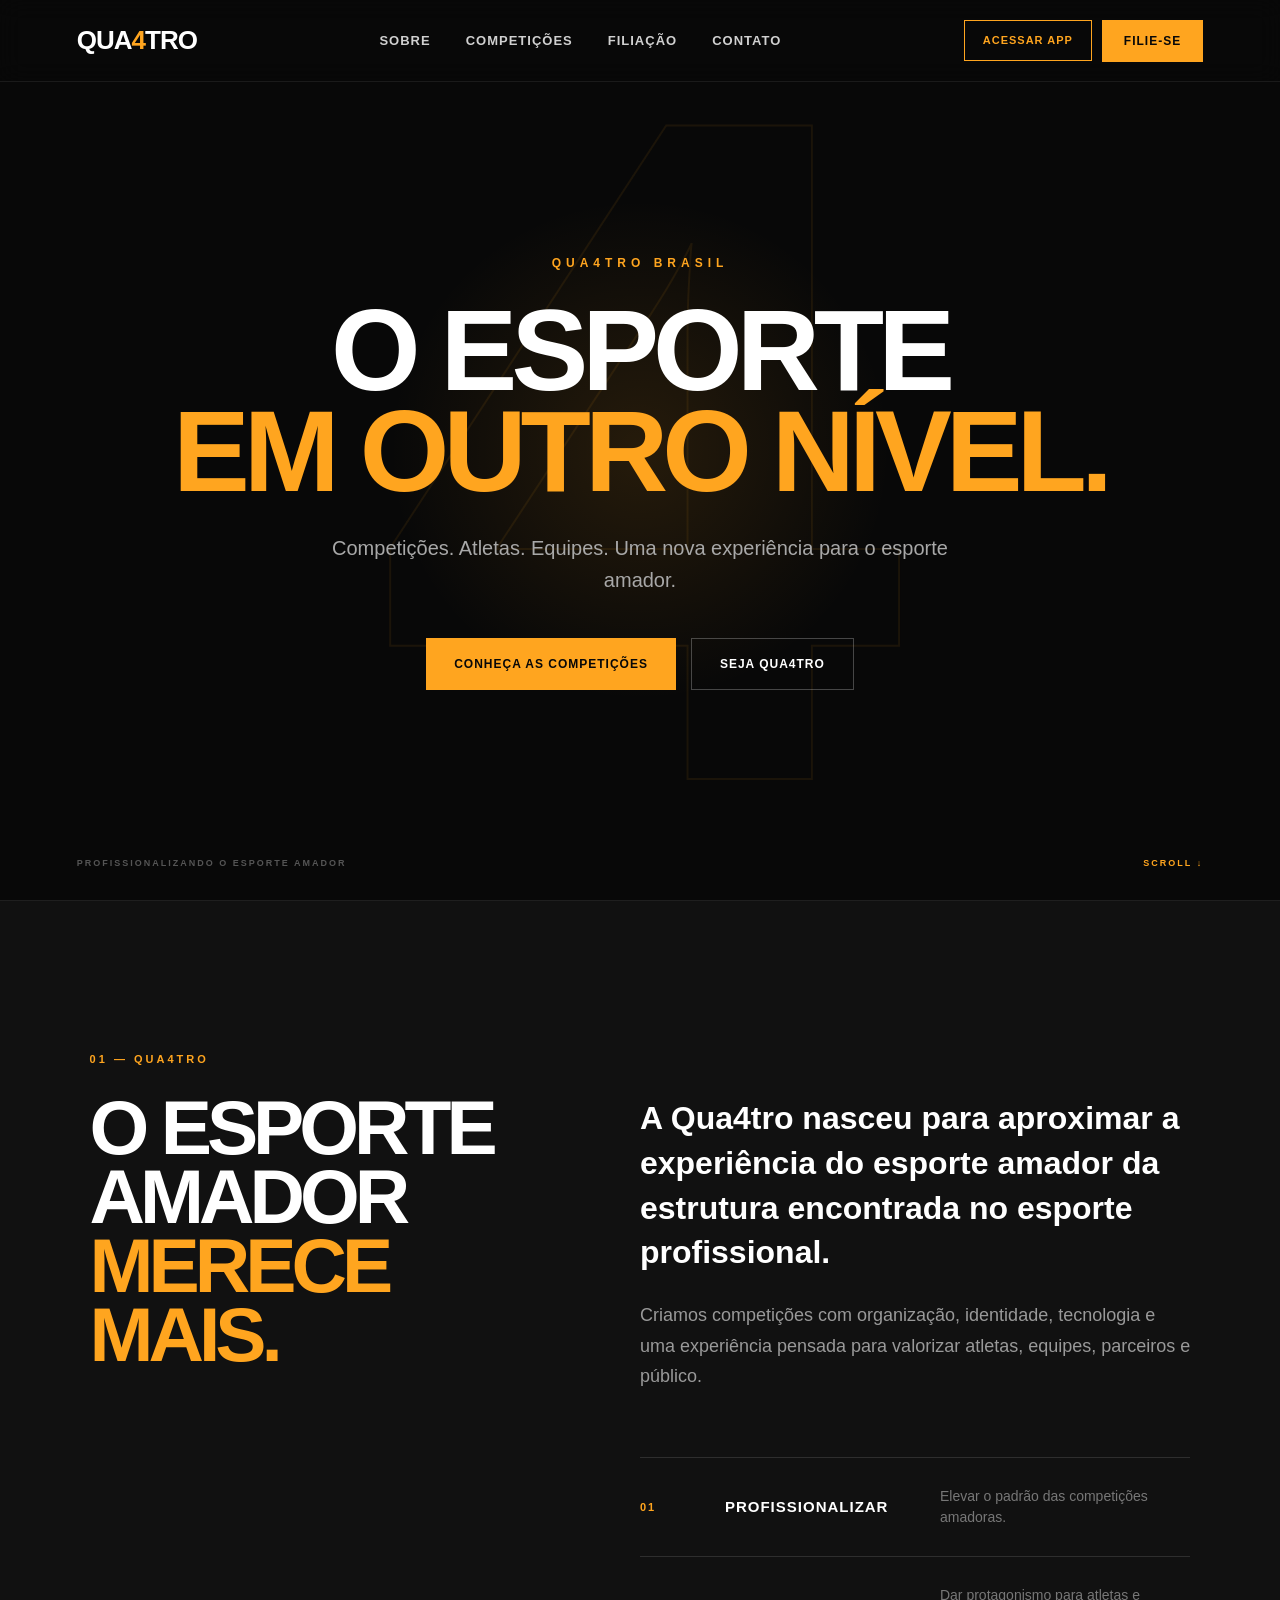
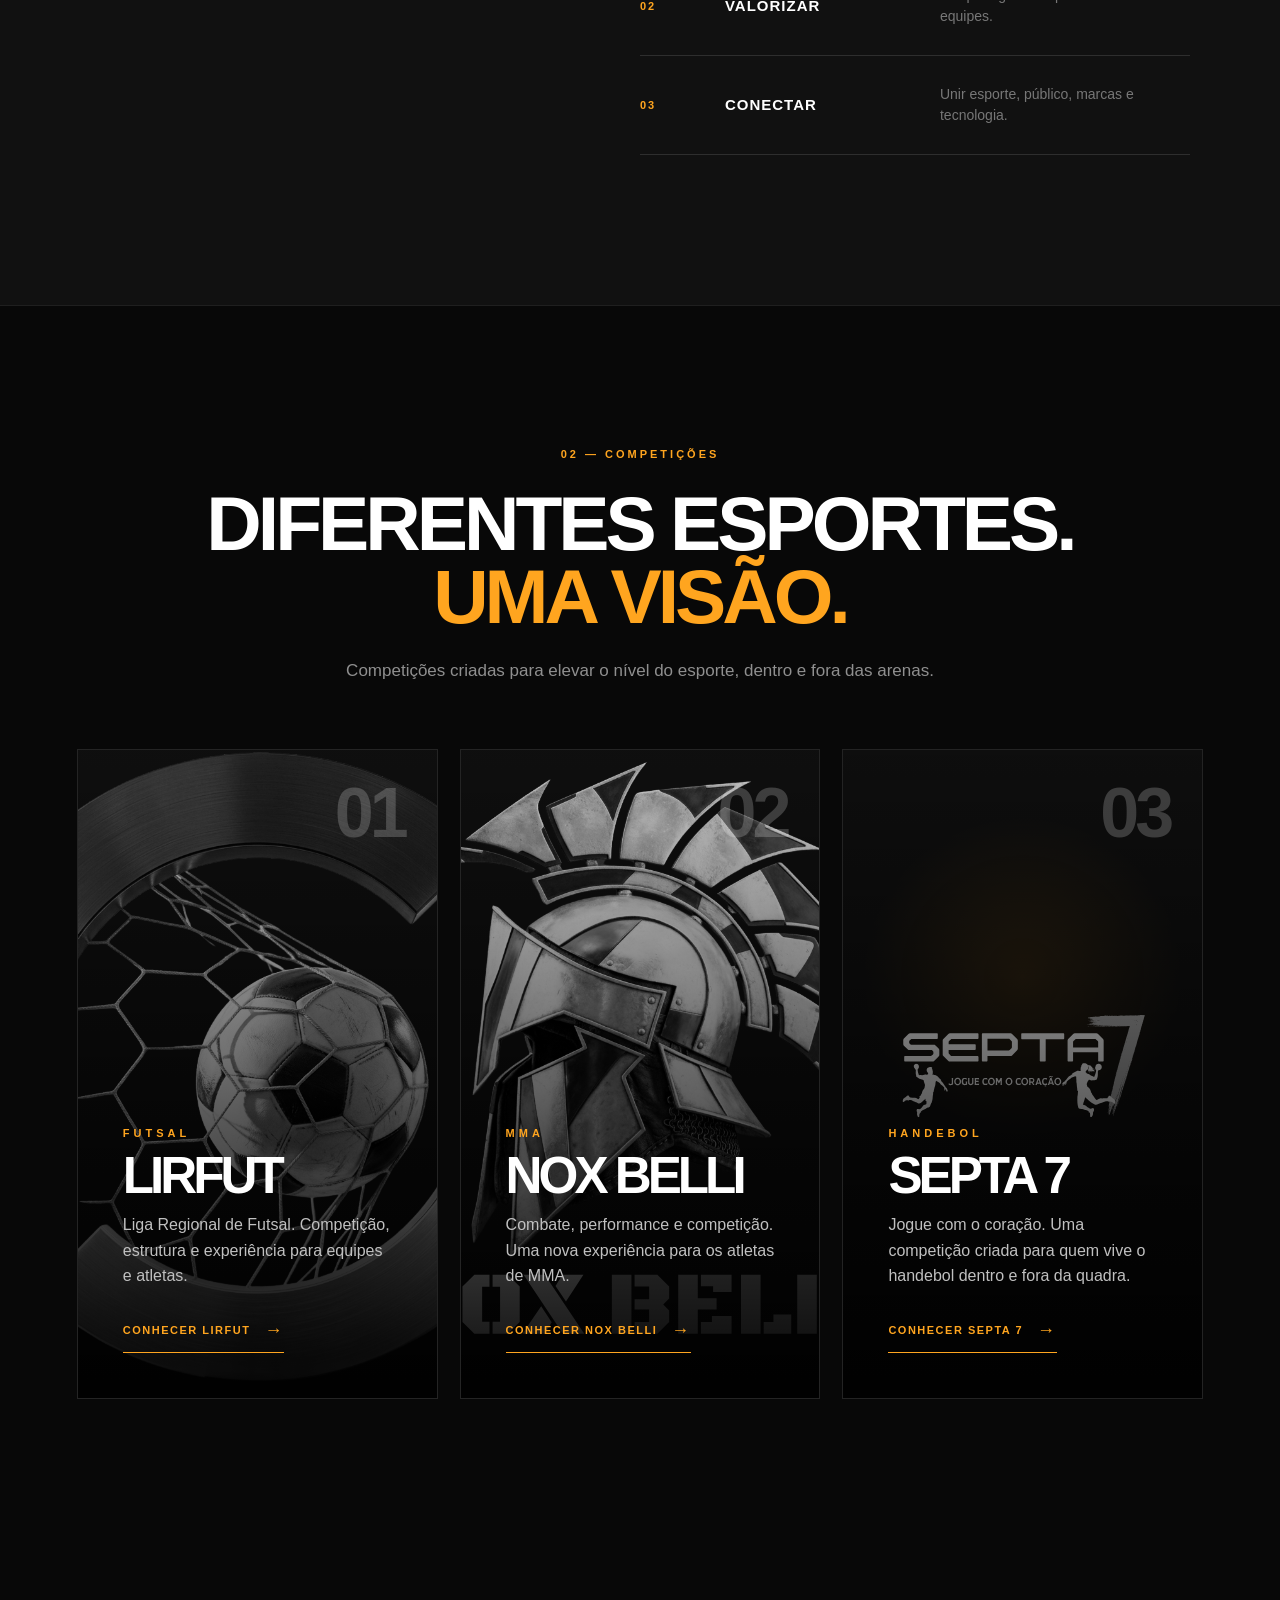
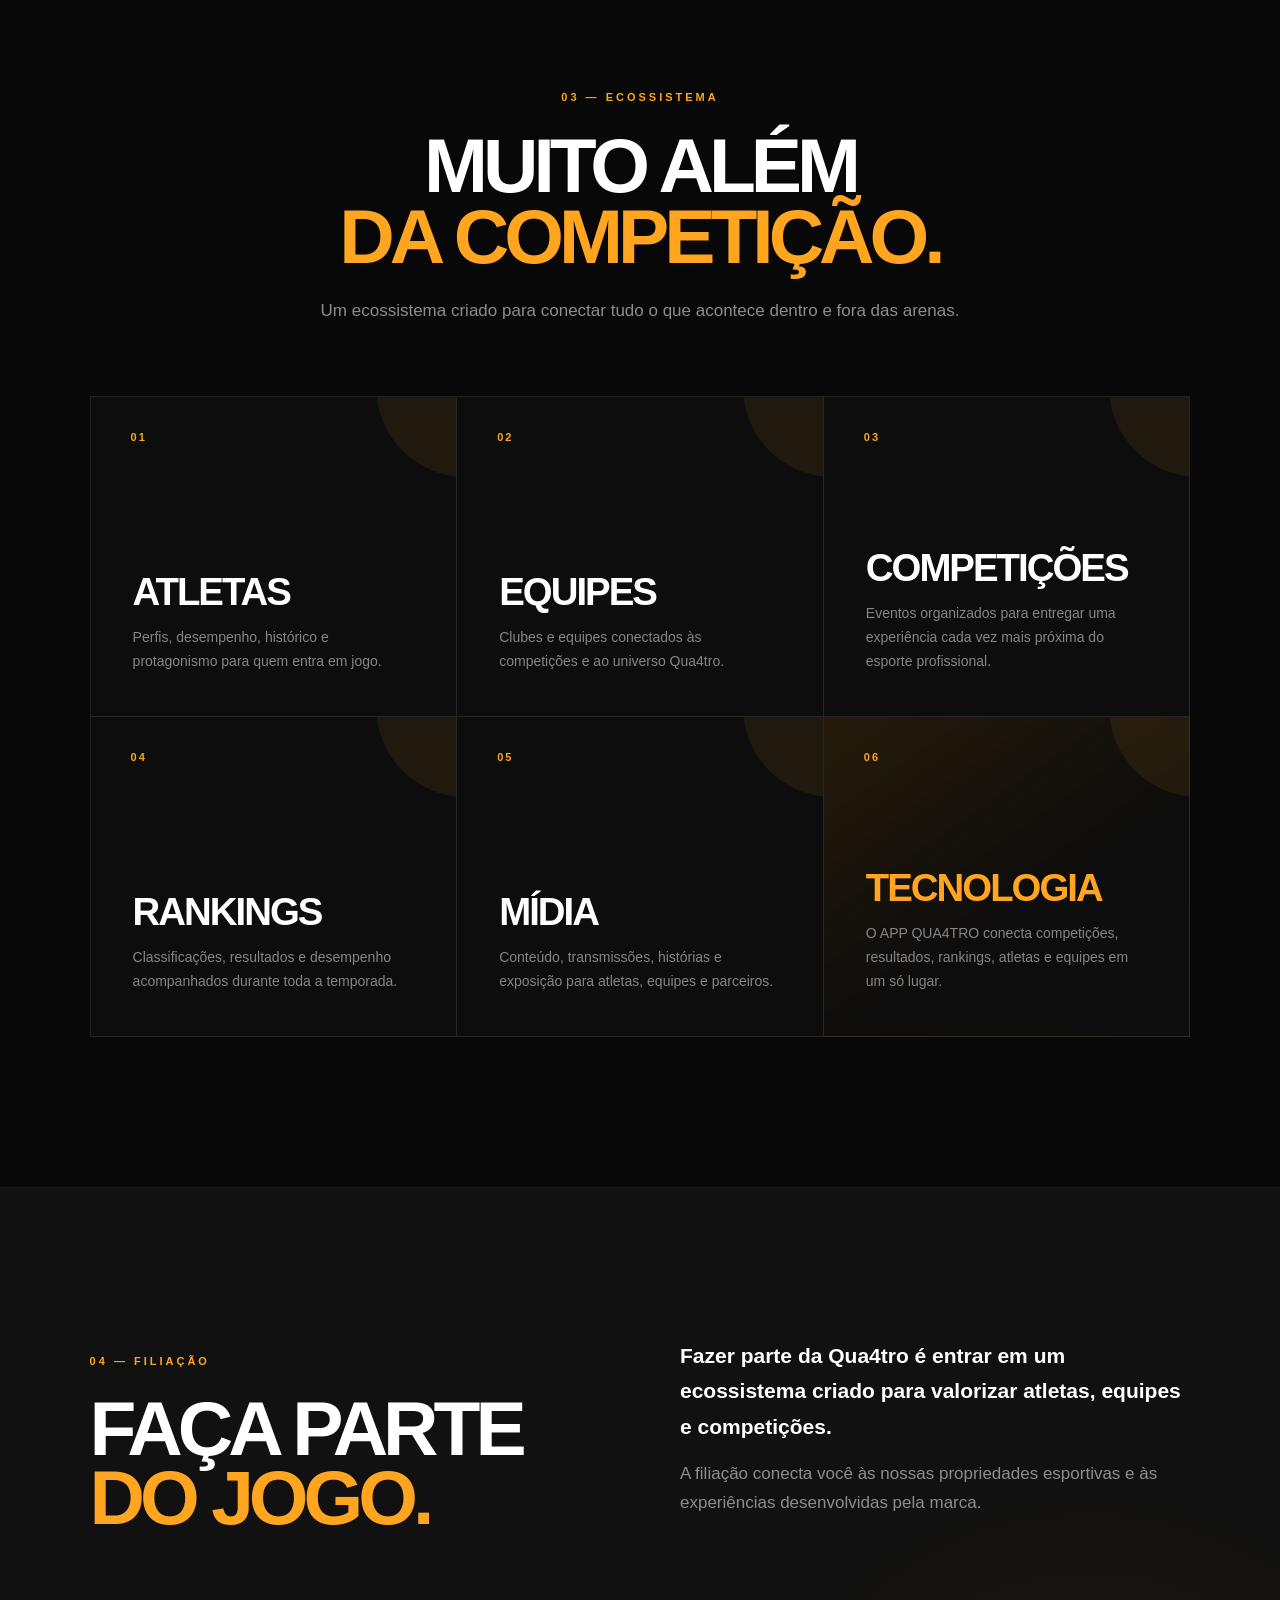
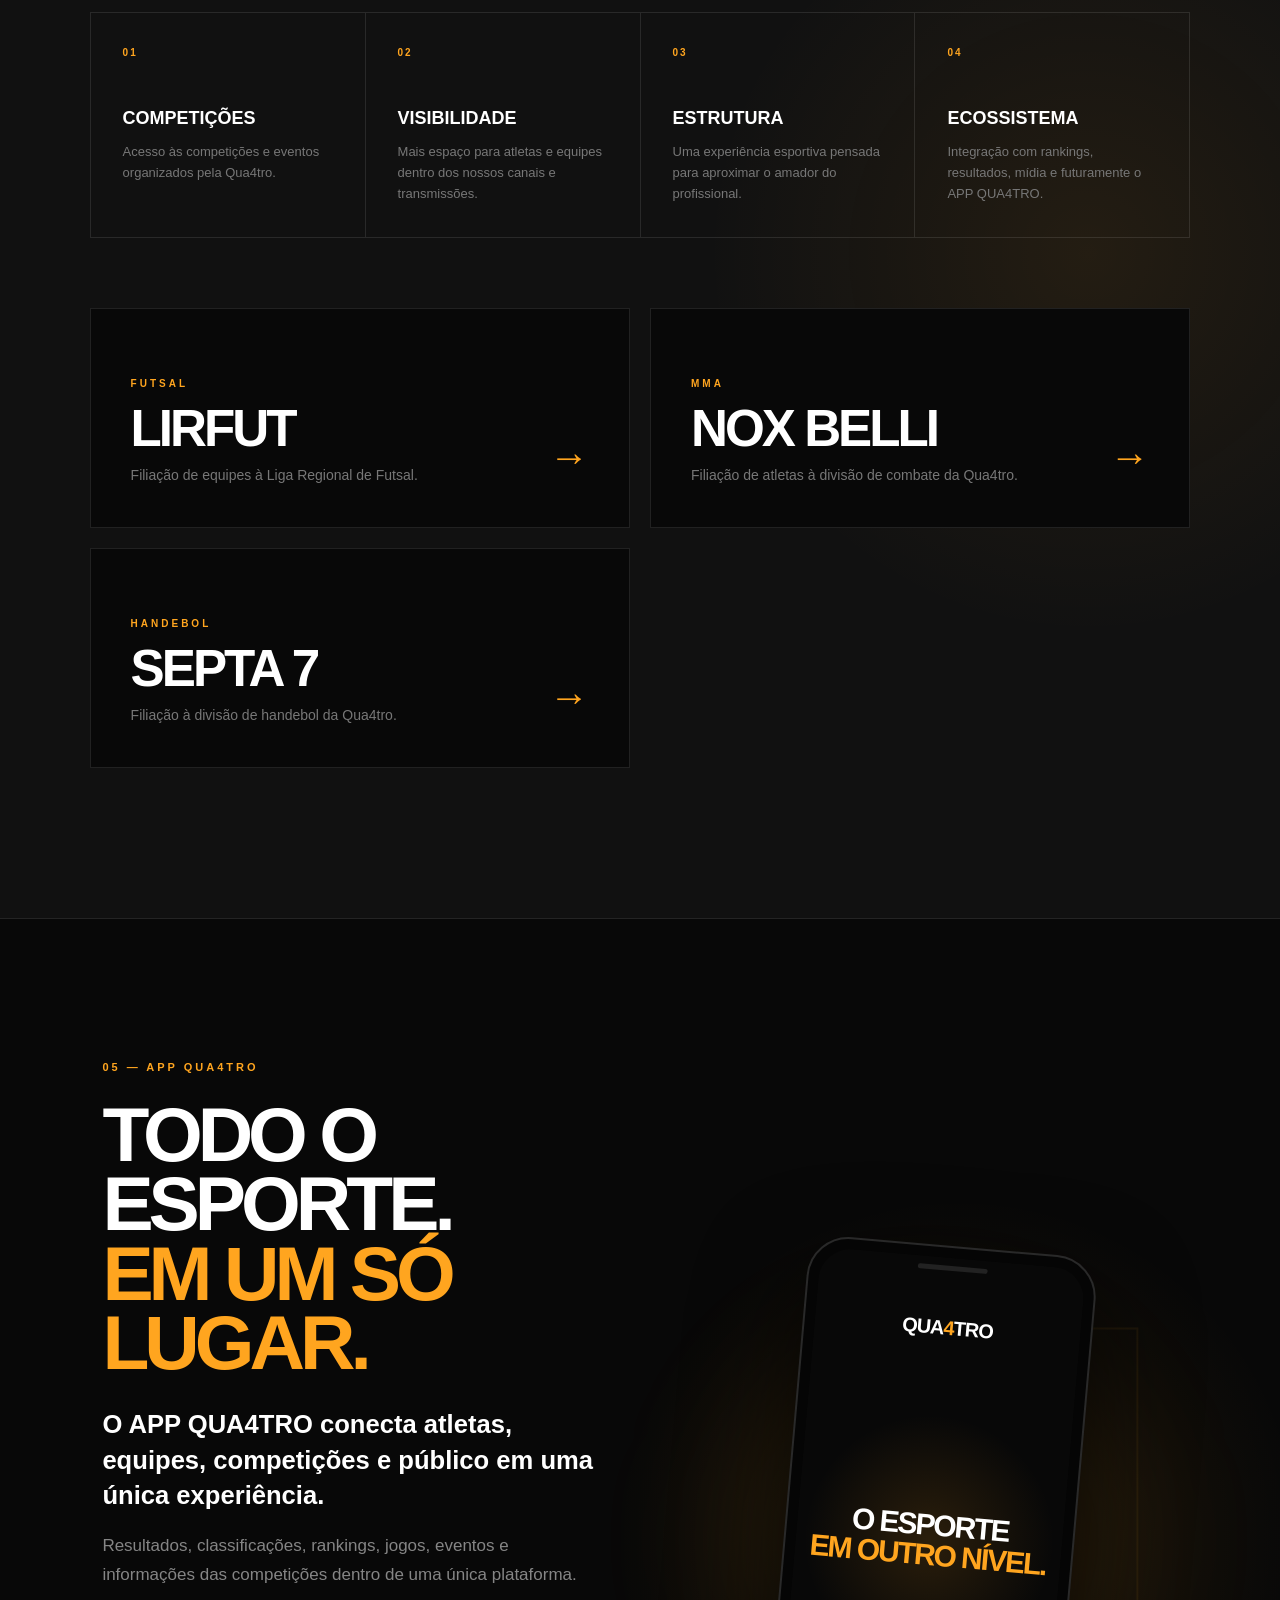
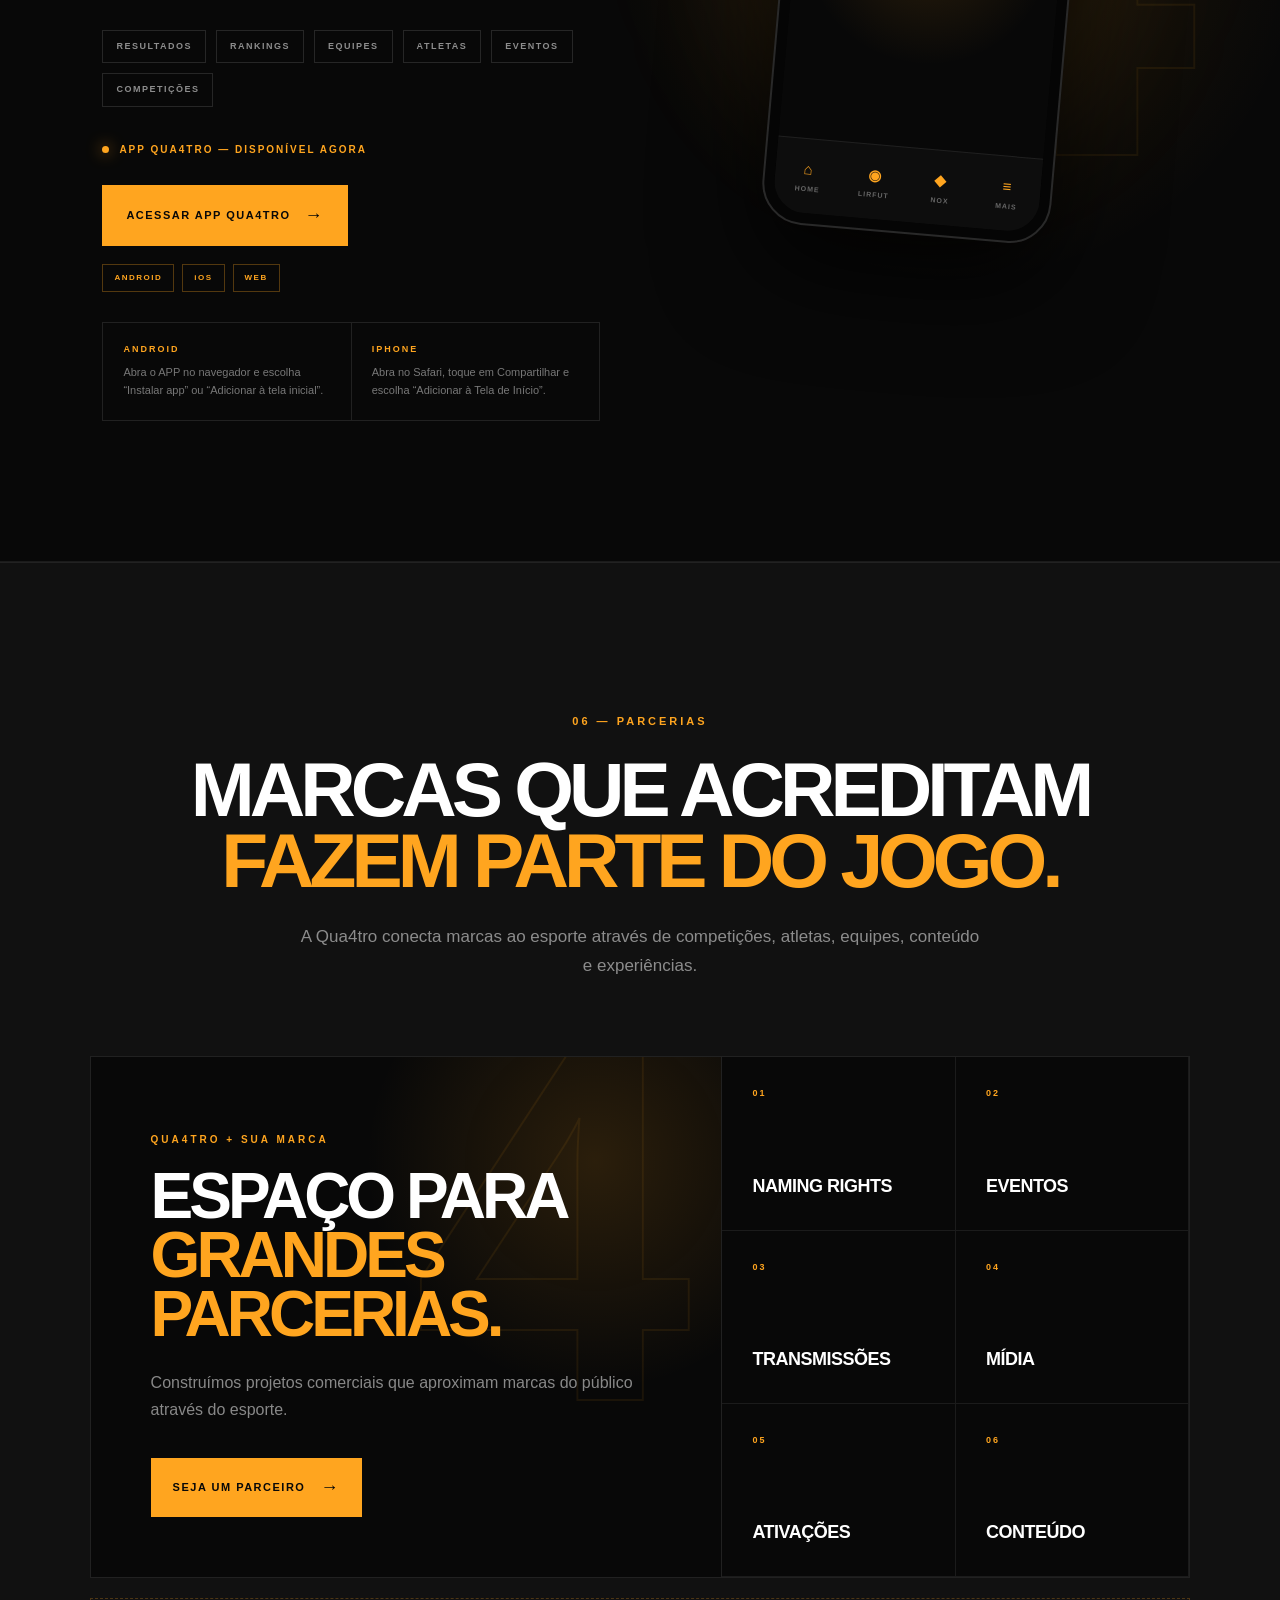
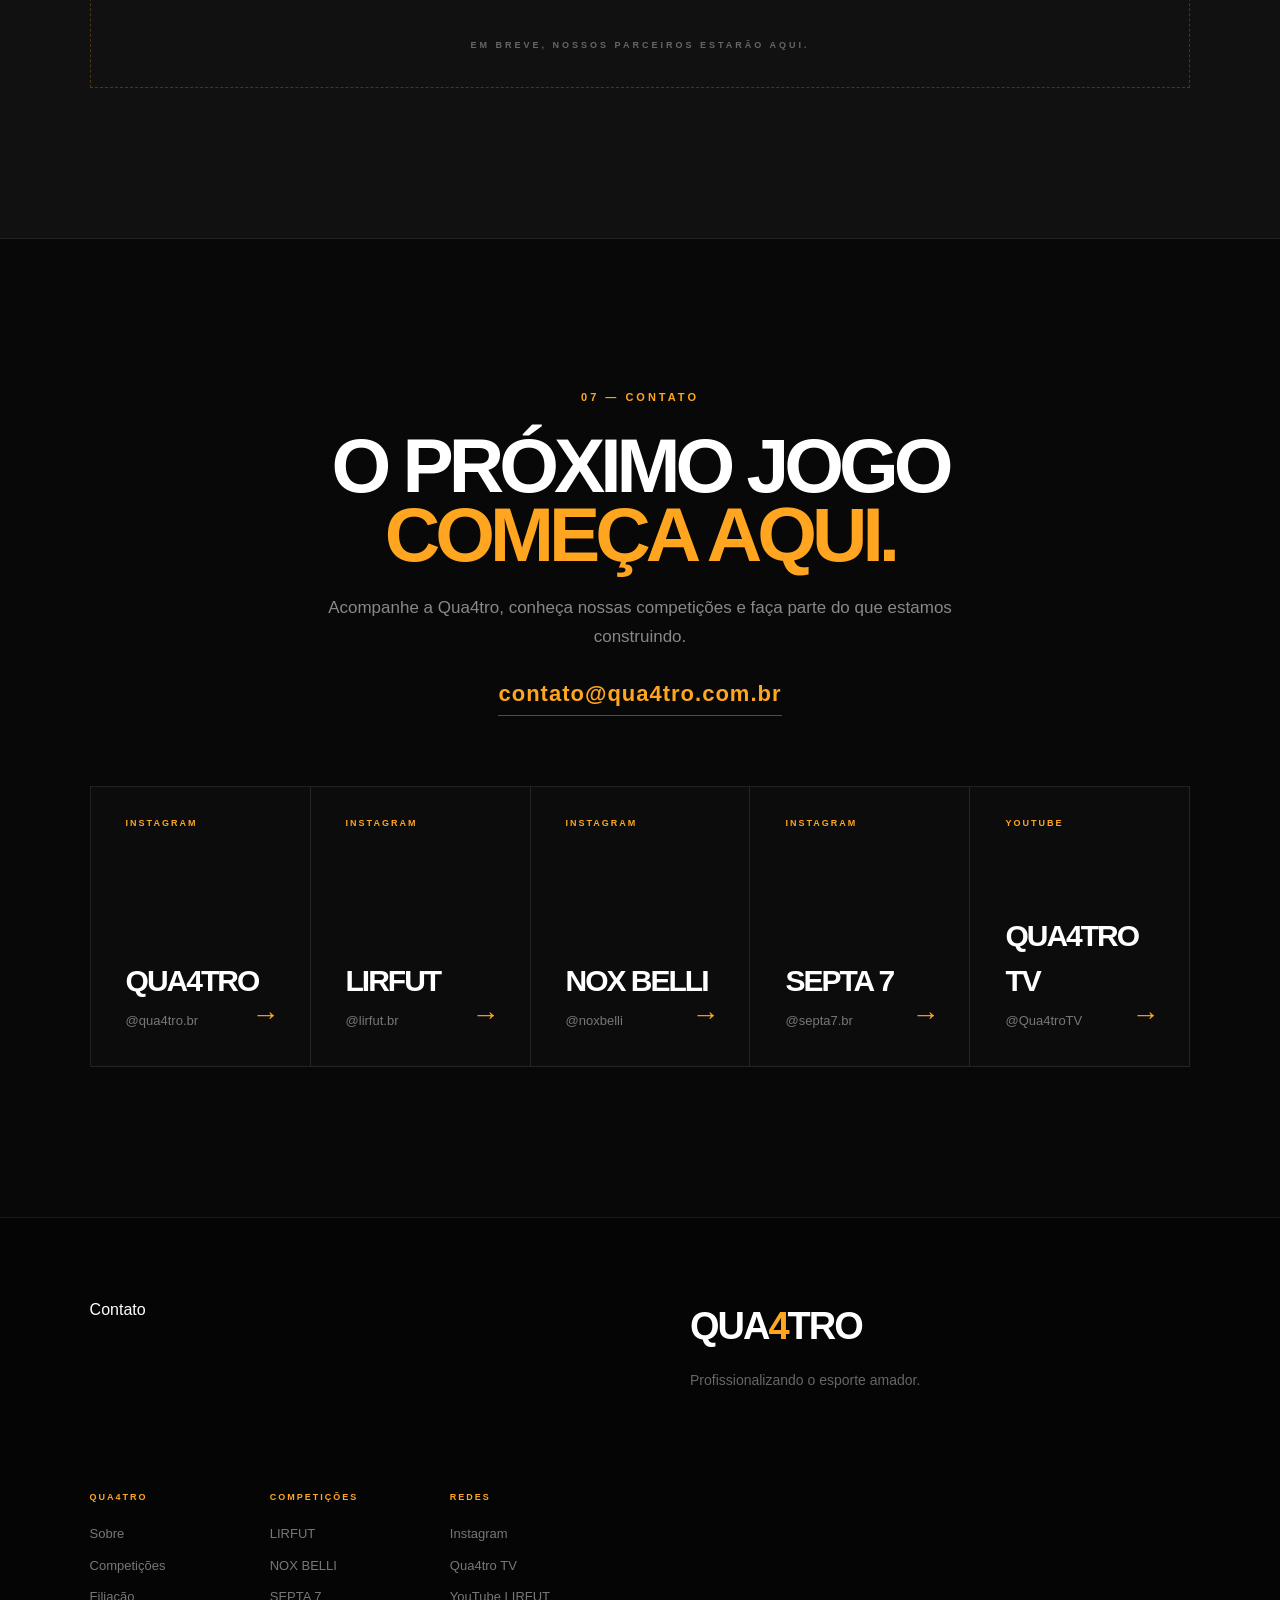
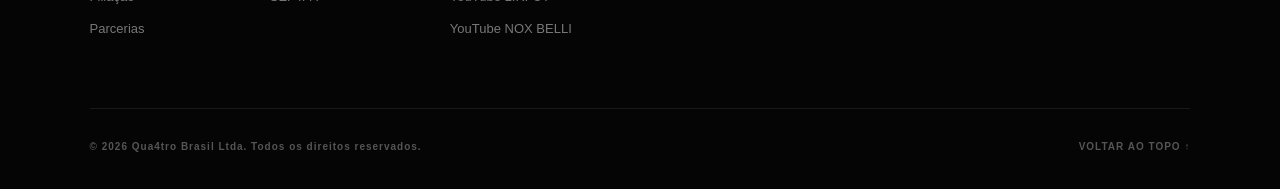
==== index.html @ bdc30b6c "Update index.html" ====
<!DOCTYPE html>
<html lang="pt-BR">

<head>
    <!-- Google tag (gtag.js) -->
<script async src="https://www.googletagmanager.com/gtag/js?id=G-982VR130YJ"></script>

<script>
    window.dataLayer = window.dataLayer || [];

    function gtag() {
        dataLayer.push(arguments);
    }

    gtag('js', new Date());

    gtag('config', 'G-982VR130YJ');
    unction trackQua4tro(eventName, locationName) {
    gtag('event', eventName, {
        cta_location: locationName
    });
}
</script>
    <meta charset="UTF-8">
    <meta name="viewport" content="width=device-width, initial-scale=1.0">

    <title>Qua4tro | Profissionalizando o esporte amador</title>

    <meta name="description"
        content="Qua4tro — Profissionalizando o esporte amador através de competições, atletas, equipes e experiências esportivas.">

<link rel="stylesheet" href="css/style.css?v=19">
</head>

<body>

    <!-- ==============================
         MENU
         ============================== -->

    <header class="header">

        <a href="#" class="logo">
            QUA<span>4</span>TRO
        </a>

        <nav class="nav">
            <a href="#sobre">Sobre</a>
            <a href="#competicoes">Competições</a>
            <a href="#filiacao">Filiação</a>
            <a href="#contato">Contato</a>
        </nav>

        <div class="header-actions">

    <a
        href="https://qua4tro.expo.app/"
        target="_blank"
        rel="noopener"
        class="nav-app-button"
        onclick="trackQua4tro('acessar_app', 'header')"
    >
        ACESSAR APP
    </a>

    <a
        href="#filiacao"
        class="nav-button"
        onclick="trackQua4tro('filie_se', 'header')"
    >
        FILIE-SE
    </a>

</div>
        </header>

    <!-- ==============================
         HERO
         ============================== -->

    <main>

<section class="hero">

    <div class="hero-background-number">
        4
    </div>

    <div class="hero-lines"></div>

    <div class="hero-content">

        <div class="hero-tag">
            QUA4TRO BRASIL
        </div>

        <h1>
            O ESPORTE
            <span>EM OUTRO NÍVEL.</span>
        </h1>

        <p class="hero-description">
            Competições. Atletas. Equipes.
            Uma nova experiência para o esporte amador.
        </p>

        <div class="hero-buttons">

            <a href="#competicoes" class="button button-primary">
                CONHEÇA AS COMPETIÇÕES
            </a>

            <a href="#filiacao" class="button button-secondary">
                SEJA QUA4TRO
            </a>

        </div>

    </div>

    <div class="hero-bottom">

        <span>
            PROFISSIONALIZANDO O ESPORTE AMADOR
        </span>

        <span class="hero-scroll">
            SCROLL ↓
        </span>

    </div>

</section>


        <!-- ==============================
             SOBRE
             ============================== -->
        
<section id="sobre" class="about-section">

    <div class="about-left">

        <div class="section-label">
            01 — QUA4TRO
        </div>

        <h2>
            O ESPORTE AMADOR
            <span>MERECE MAIS.</span>
        </h2>

    </div>


    <div class="about-right">

        <p class="about-intro">
            A Qua4tro nasceu para aproximar a experiência
            do esporte amador da estrutura encontrada
            no esporte profissional.
        </p>

        <p>
            Criamos competições com organização, identidade,
            tecnologia e uma experiência pensada para valorizar
            atletas, equipes, parceiros e público.
        </p>


        <div class="about-pillars">

            <div class="about-pillar">
                <span>01</span>
                <h3>PROFISSIONALIZAR</h3>
                <p>
                    Elevar o padrão das competições amadoras.
                </p>
            </div>

            <div class="about-pillar">
                <span>02</span>
                <h3>VALORIZAR</h3>
                <p>
                    Dar protagonismo para atletas e equipes.
                </p>
            </div>

            <div class="about-pillar">
                <span>03</span>
                <h3>CONECTAR</h3>
                <p>
                    Unir esporte, público, marcas e tecnologia.
                </p>
            </div>

        </div>

    </div>

</section>

        <!-- ==============================
             COMPETIÇÕES
             ============================== -->

<section id="competicoes" class="competitions-section">

    <div class="competitions-heading">

        <div class="section-label">
            02 — COMPETIÇÕES
        </div>

        <h2>
            DIFERENTES ESPORTES.
            <span>UMA VISÃO.</span>
        </h2>

        <p>
            Competições criadas para elevar o nível do esporte,
            dentro e fora das arenas.
        </p>

    </div>


    <div class="division-grid">


        <!-- ==============================
             LIRFUT
             ============================== -->

        <article class="division-card">

            <img
                src="images/Logo Lirfut.svg"
                alt="LIRFUT — Liga Regional de Futsal"
                class="division-image"
            >

            <div class="division-overlay"></div>

            <div class="division-number">
                01
            </div>

            <div class="division-content">

                <div class="division-category">
                    FUTSAL
                </div>

                <h3>
                    LIRFUT
                </h3>

                <p>
                    Liga Regional de Futsal.
                    Competição, estrutura e experiência
                    para equipes e atletas.
                </p>

                <a
                   href="https://www.instagram.com/lirfut.br/"
                   target="_blank"
                   rel="noopener"
                   class="division-button"
                   onclick="trackQua4tro('conhecer_lirfut', 'competicoes')"
                  >
                   CONHECER LIRFUT
                   <span>→</span>
                </a>

            </div>

        </article>


        <!-- ==============================
             NOX BELLI
             ============================== -->

        <article class="division-card">

            <img
                src="images/Logo Noxbelli.svg"
                alt="NOX BELLI — divisão de MMA da Qua4tro"
                class="division-image"
            >

            <div class="division-overlay"></div>

            <div class="division-number">
                02
            </div>

            <div class="division-content">

                <div class="division-category">
                    MMA
                </div>

                <h3>
                    NOX BELLI
                </h3>

                <p>
                    Combate, performance e competição.
                    Uma nova experiência para os atletas
                    de MMA.
                </p>

                <a
    href="https://www.instagram.com/noxbelli/"
    target="_blank"
    rel="noopener"
    class="division-button"
    onclick="trackQua4tro('conhecer_nox_belli', 'competicoes')"
>
    CONHECER NOX BELLI
    <span>→</span>
</a>

            </div>

        </article>

        
<!-- ==============================
     SEPTA 7
     ============================== -->

<article class="division-card septa-card">

   <img
    src="images/Logo Septa7.svg"
    alt="SEPTA 7 — Handebol"
    class="division-image septa-logo"
>

    <div class="division-overlay"></div>

    <div class="division-number">
        03
    </div>

    <div class="division-content">

        <div class="division-category">
            HANDEBOL
        </div>

        <h3>
            SEPTA 7
        </h3>

        <p>
            Jogue com o coração.
            Uma competição criada para quem vive
            o handebol dentro e fora da quadra.
        </p>

        <a
    href="https://www.instagram.com/septa7.br/"
    target="_blank"
    rel="noopener"
    class="division-button"
    onclick="trackQua4tro('conhecer_septa7', 'competicoes')"
>
    CONHECER SEPTA 7
    <span>→</span>
</a>

    </div>

</article>

    </div>

</section>
        <!-- ==============================
             FILIAÇÃO
             ============================== -->

   <!-- ==============================
     ECOSSISTEMA QUA4TRO
     ============================== -->

<section class="ecosystem-section">

    <div class="ecosystem-heading">

        <div class="section-label">
            03 — ECOSSISTEMA
        </div>

        <h2>
            MUITO ALÉM
            <span>DA COMPETIÇÃO.</span>
        </h2>

        <p>
            Um ecossistema criado para conectar tudo o que
            acontece dentro e fora das arenas.
        </p>

    </div>


    <div class="ecosystem-grid">

        <div class="ecosystem-card">
            <span class="ecosystem-number">01</span>

            <h3>ATLETAS</h3>

            <p>
                Perfis, desempenho, histórico e protagonismo
                para quem entra em jogo.
            </p>
        </div>


        <div class="ecosystem-card">
            <span class="ecosystem-number">02</span>

            <h3>EQUIPES</h3>

            <p>
                Clubes e equipes conectados às competições
                e ao universo Qua4tro.
            </p>
        </div>


        <div class="ecosystem-card">
            <span class="ecosystem-number">03</span>

            <h3>COMPETIÇÕES</h3>

            <p>
                Eventos organizados para entregar uma experiência
                cada vez mais próxima do esporte profissional.
            </p>
        </div>


        <div class="ecosystem-card">
            <span class="ecosystem-number">04</span>

            <h3>RANKINGS</h3>

            <p>
                Classificações, resultados e desempenho
                acompanhados durante toda a temporada.
            </p>
        </div>


        <div class="ecosystem-card">
            <span class="ecosystem-number">05</span>

            <h3>MÍDIA</h3>

            <p>
                Conteúdo, transmissões, histórias e exposição
                para atletas, equipes e parceiros.
            </p>
        </div>


        <div class="ecosystem-card ecosystem-card-featured">
            <span class="ecosystem-number">06</span>

         
            <h3>TECNOLOGIA</h3>

            <p>
                O APP QUA4TRO conecta competições, resultados,
                rankings, atletas e equipes em um só lugar.
            </p>
        </div>

    </div>

</section>
        
<section id="filiacao" class="affiliation-section">

    <div class="affiliation-top">

        <div class="affiliation-heading">

            <div class="section-label">
                04 — FILIAÇÃO
            </div>

            <h2>
                FAÇA PARTE
                <span>DO JOGO.</span>
            </h2>

        </div>

        <div class="affiliation-intro">

            <p>
                Fazer parte da Qua4tro é entrar em um ecossistema
                criado para valorizar atletas, equipes e competições.
            </p>

            <p>
                A filiação conecta você às nossas propriedades
                esportivas e às experiências desenvolvidas pela marca.
            </p>

        </div>

    </div>


    <div class="benefits-grid">

        <div class="benefit">
            <span>01</span>
            <h3>COMPETIÇÕES</h3>
            <p>
                Acesso às competições e eventos organizados
                pela Qua4tro.
            </p>
        </div>

        <div class="benefit">
            <span>02</span>
            <h3>VISIBILIDADE</h3>
            <p>
                Mais espaço para atletas e equipes dentro
                dos nossos canais e transmissões.
            </p>
        </div>

        <div class="benefit">
            <span>03</span>
            <h3>ESTRUTURA</h3>
            <p>
                Uma experiência esportiva pensada para aproximar
                o amador do profissional.
            </p>
        </div>

        <div class="benefit">
            <span>04</span>
            <h3>ECOSSISTEMA</h3>
            <p>
                Integração com rankings, resultados, mídia
                e futuramente o APP QUA4TRO.
            </p>
        </div>

    </div>


    <div class="affiliation-options">

        <a
            href="https://forms.gle/EaRvEnEHtddZzC7U7"
            target="_blank"
            class="affiliation-option"
            onclick="trackQua4tro('filiacao_lirfut', 'filiacao')"
        >

            <div>
                <span class="option-category">
                    FUTSAL
                </span>

                <h3>
                    LIRFUT
                </h3>

                <p>
                    Filiação de equipes à Liga Regional de Futsal.
                </p>
            </div>

            <span class="option-arrow">
                →
            </span>

        </a>


        <a
            href="https://forms.gle/BhDsDBAVzpL3pBuFA"
            target="_blank"
            class="affiliation-option"
            onclick="trackQua4tro('filiacao_nox_belli', 'filiacao')"
        >

            <div>
                <span class="option-category">
                    MMA
                </span>

                <h3>
                    NOX BELLI
                </h3>

                <p>
                    Filiação de atletas à divisão de combate da Qua4tro.
                </p>
            </div>

            <span class="option-arrow">
                →
            </span>

        </a>
<a
    href="https://forms.gle/gKg9cev3rkhZyomo6"
    target="_blank"
    rel="noopener"
    class="affiliation-option"
     onclick="trackQua4tro('filiacao_septa7', 'filiacao')"
>

    <div>

        <span class="option-category">
            HANDEBOL
        </span>

        <h3>
            SEPTA 7
        </h3>

        <p>
            Filiação à divisão de handebol da Qua4tro.
        </p>

    </div>

    <span class="option-arrow">
        →
    </span>

</a>
        
    </div>

</section>
        <!-- ==============================
             APP
             ============================== -->
<section class="app-showcase">

    <!-- LADO ESQUERDO -->

    <div class="app-info">

        <div class="section-label">
            05 — APP QUA4TRO
        </div>

        <h2>
            TODO O ESPORTE.
            <span>EM UM SÓ LUGAR.</span>
        </h2>

        <p class="app-intro">
            O APP QUA4TRO conecta atletas, equipes,
            competições e público em uma única experiência.
        </p>

        <p>
            Resultados, classificações, rankings, jogos, eventos
            e informações das competições dentro de uma única plataforma.
        </p>

        <div class="app-features">

            <span>RESULTADOS</span>
            <span>RANKINGS</span>
            <span>EQUIPES</span>
            <span>ATLETAS</span>
            <span>EVENTOS</span>
            <span>COMPETIÇÕES</span>

        </div>


        <div class="app-status">

            <span class="app-status-dot"></span>

            APP QUA4TRO — DISPONÍVEL AGORA

        </div>


        <a
            href="https://qua4tro.expo.app/"
            target="_blank"
            rel="noopener"
            class="app-download-button"
            onclick="trackQua4tro('acessar_app', 'secao_app')"
        >
            ACESSAR APP QUA4TRO
            <span>→</span>
        </a>


        <div class="app-platforms">

            <span>ANDROID</span>
            <span>iOS</span>
            <span>WEB</span>

        </div>


        <div class="app-install-guide">

            <div>
                <strong>ANDROID</strong>

                <p>
                    Abra o APP no navegador e escolha
                    “Instalar app” ou “Adicionar à tela inicial”.
                </p>
            </div>

            <div>
                <strong>IPHONE</strong>

                <p>
                    Abra no Safari, toque em Compartilhar
                    e escolha “Adicionar à Tela de Início”.
                </p>
            </div>

        </div>

    </div>


    <!-- LADO DIREITO -->

    <div class="app-visual">

        <div class="phone-glow"></div>

        <div class="phone">

            <div class="phone-top">
                <div class="phone-speaker"></div>
            </div>

            <div class="phone-screen">

                <div class="phone-logo">
                    QUA<span>4</span>TRO
                </div>

                <div class="phone-message">
                    O ESPORTE<br>
                    <strong>EM OUTRO NÍVEL.</strong>
                </div>

                <div class="phone-nav">

                    <div>
                        <span>⌂</span>
                        HOME
                    </div>

                    <div>
                        <span>◉</span>
                        LIRFUT
                    </div>

                    <div>
                        <span>◆</span>
                        NOX
                    </div>

                    <div>
                        <span>≡</span>
                        MAIS
                    </div>

                </div>

            </div>

        </div>

        <div class="app-background-number">
            4
        </div>

    </div>

</section>
        
        <!-- ==============================
             CONTATO
             ============================== -->
<!-- ==============================
     PATROCINADORES
     ============================== -->

<section id="patrocinadores" class="partners-section">

    <div class="partners-heading">

        <div class="section-label">
            06 — PARCERIAS
        </div>

        <h2>
            MARCAS QUE ACREDITAM
            <span>FAZEM PARTE DO JOGO.</span>
        </h2>

        <p>
            A Qua4tro conecta marcas ao esporte através de
            competições, atletas, equipes, conteúdo e experiências.
        </p>

    </div>


    <div class="partners-showcase">

        <div class="partners-main">

            <span class="partners-small">
                QUA4TRO + SUA MARCA
            </span>

            <h3>
                ESPAÇO PARA
                <strong>GRANDES PARCERIAS.</strong>
            </h3>

            <p>
                Construímos projetos comerciais que aproximam marcas
                do público através do esporte.
            </p>

            <a href="#contato" class="partners-button">
                SEJA UM PARCEIRO
                <span>→</span>
            </a>

        </div>


        <div class="partners-properties">

            <div class="partner-property">
                <span>01</span>
                <h4>NAMING RIGHTS</h4>
            </div>

            <div class="partner-property">
                <span>02</span>
                <h4>EVENTOS</h4>
            </div>

            <div class="partner-property">
                <span>03</span>
                <h4>TRANSMISSÕES</h4>
            </div>

            <div class="partner-property">
                <span>04</span>
                <h4>MÍDIA</h4>
            </div>

            <div class="partner-property">
                <span>05</span>
                <h4>ATIVAÇÕES</h4>
            </div>

            <div class="partner-property">
                <span>06</span>
                <h4>CONTEÚDO</h4>
            </div>

        </div>

    </div>


    <div class="partners-logos">

        <span>
            EM BREVE, NOSSOS PARCEIROS ESTARÃO AQUI.
        </span>

    </div>

</section>

        <section id="contato" class="contact-section">

    <div class="contact-heading">

        <div class="section-label">
            07 — CONTATO
        </div>

        <h2>
            O PRÓXIMO JOGO
            <span>COMEÇA AQUI.</span>
        </h2>

        <p>
            Acompanhe a Qua4tro, conheça nossas competições
            e faça parte do que estamos construindo.
        </p>
        <a
    href="mailto:contato@qua4tro.com.br"
    class="contact-email"
    onclick="trackQua4tro('email_contato', 'contato')"
>
    contato@qua4tro.com.br
</a>

    </div>


<div class="social-grid">

    <a
        href="https://www.instagram.com/qua4tro.br/"
        target="_blank"
        class="social-card"
        onclick="trackQua4tro('instagram_qua4tro', 'redes')"
    >
        <span class="social-type">INSTAGRAM</span>
        <h3>QUA4TRO</h3>
        <p>@qua4tro.br</p>
        <span class="social-arrow">→</span>
    </a>

    <a
        href="https://www.instagram.com/lirfut.br/"
        target="_blank"
        class="social-card"
        onclick="trackQua4tro('instagram_lirfut', 'redes')"
    >
        <span class="social-type">INSTAGRAM</span>
        <h3>LIRFUT</h3>
        <p>@lirfut.br</p>
        <span class="social-arrow">→</span>
    </a>

    <a
        href="https://www.instagram.com/noxbelli/"
        target="_blank"
        class="social-card"
        onclick="trackQua4tro('instagram_nox_belli', 'redes')"
    >
        <span class="social-type">INSTAGRAM</span>
        <h3>NOX BELLI</h3>
        <p>@noxbelli</p>
        <span class="social-arrow">→</span>
    </a>

    <a
        href="https://www.instagram.com/septa7.br/"
        target="_blank"
        class="social-card"
        onclick="trackQua4tro('instagram_septa7', 'redes')"
    >
        <span class="social-type">INSTAGRAM</span>
        <h3>SEPTA 7</h3>
        <p>@septa7.br</p>
        <span class="social-arrow">→</span>
    </a>

    <a
        href="https://www.youtube.com/@Qua4troTV"
        target="_blank"
        class="social-card"
        onclick="trackQua4tro('youtube_qua4trotv', 'redes')"
    >
        <span class="social-type">YOUTUBE</span>
        <h3>QUA4TRO TV</h3>
        <p>@Qua4troTV</p>
        <span class="social-arrow">→</span>
    </a>

</div>

</section>

    </main>


    <!-- ==============================
         FOOTER
         ============================== -->

  <footer class="footer-final">

    <div class="footer-top">

        <a href="mailto:contato@qua4tro.com.br">
    Contato
</a>
        <div class="footer-brand">

            <div class="footer-logo">
                QUA<span>4</span>TRO
            </div>

            <p>
                Profissionalizando o esporte amador.
            </p>

        </div>


        <div class="footer-links">

            <div>
                <span>QUA4TRO</span>

                <a href="#sobre">Sobre</a>
                <a href="#competicoes">Competições</a>
                <a href="#filiacao">Filiação</a>
                <a href="#patrocinadores">Parcerias</a>
            </div>


            <div>
                <span>COMPETIÇÕES</span>

                <a href="#competicoes">LIRFUT</a>
                <a href="#competicoes">NOX BELLI</a>
                <a href="#competicoes">SEPTA 7</a>
            </div>


            <div>
                <span>REDES</span>

    <a
        href="https://www.instagram.com/qua4tro.br/"
        target="_blank"
    >
        Instagram
    </a>

    <a
        href="https://www.youtube.com/@Qua4troTV"
        target="_blank"
    >
        Qua4tro TV
    </a>

    <a
        href="https://youtube.com/@lirfut"
        target="_blank"
    >
        YouTube LIRFUT
    </a>

    <a
        href="https://www.youtube.com/@NoxBelli"
        target="_blank"
    >
        YouTube NOX BELLI
    </a>
</div>

</div>

</div>

    <div class="footer-bottom">

        <p>
            © 2026 Qua4tro Brasil Ltda. Todos os direitos reservados.
        </p>

        <a href="#">
            VOLTAR AO TOPO ↑
        </a>

    </div>

</footer>

</body>

</html>
---- css/style.css ----
:root {
    --black: #080808;
    --black-soft: #111111;
    --white: #ffffff;
    --gray: #a5a5a5;
    --orange: #ffa51f;
}


/* =========================================
   RESET
   ========================================= */

* {
    margin: 0;
    padding: 0;
    box-sizing: border-box;
}

html {
    scroll-behavior: smooth;
}

body {
    font-family: Arial, Helvetica, sans-serif;
    background: var(--black);
    color: var(--white);
    line-height: 1.5;
}

a {
    color: inherit;
    text-decoration: none;
}


/* =========================================
   HEADER
   ========================================= */

.header {
    position: fixed;
    top: 0;
    left: 0;

    width: 100%;
    height: 82px;

    padding: 0 6%;

    display: flex;
    align-items: center;
    justify-content: space-between;

    background: rgba(8, 8, 8, 0.88);
    backdrop-filter: blur(12px);

    border-bottom: 1px solid rgba(255, 255, 255, 0.08);

    z-index: 1000;
}

.logo {
    font-size: 26px;
    font-weight: 900;
    letter-spacing: -1px;
}

.logo span,
.footer-logo span {
    color: var(--orange);
}

.nav {
    display: flex;
    align-items: center;
    gap: 35px;
}

.nav a {
    font-size: 13px;
    font-weight: 700;
    letter-spacing: 1px;
    text-transform: uppercase;
    color: #d0d0d0;
    transition: 0.3s;
}

.nav a:hover {
    color: var(--orange);
}

.nav-button {
    padding: 12px 22px;
    background: var(--orange);
    color: var(--black);

    font-size: 12px;
    font-weight: 900;
    letter-spacing: 1px;

    transition: 0.3s;
}

.nav-button:hover {
    transform: translateY(-2px);
}


/* =========================================
   HERO
   ========================================= */

.hero {
    min-height: 100vh;

    position: relative;
    overflow: hidden;

    display: flex;
    align-items: center;
    justify-content: center;

    text-align: center;

    padding: 140px 7% 100px;

    background:
        radial-gradient(
            circle at 50% 50%,
            rgba(255, 165, 31, 0.12),
            transparent 32%
        ),
        #080808;
}

.hero-background-number {
    position: absolute;

    top: 50%;
    left: 50%;

    transform: translate(-50%, -50%);

    font-size: min(75vw, 950px);

    font-weight: 900;

    line-height: 0.8;

    color: transparent;

    -webkit-text-stroke: 2px rgba(255, 165, 31, 0.08);

    user-select: none;

    z-index: 0;

    pointer-events: none;
}

.hero-lines {
    position: absolute;

    top: 0;
    left: 0;

    width: 100%;
    height: 100%;

    opacity: 0.25;

    background-image:
        linear-gradient(
            90deg,
            transparent 49.9%,
            rgba(255, 255, 255, 0.04) 50%,
            transparent 50.1%
        ),
        linear-gradient(
            transparent 49.9%,
            rgba(255, 255, 255, 0.04) 50%,
            transparent 50.1%
        );

    background-size: 100px 100px;

    z-index: 0;

    pointer-events: none;
}

.hero-content {
    position: relative;
    z-index: 2;

    max-width: 1200px;

    animation: heroAppear 1s ease forwards;
}

.hero-tag {
    display: inline-block;

    margin-bottom: 28px;

    color: var(--orange);

    font-size: 12px;
    font-weight: 900;

    letter-spacing: 5px;
}

.hero h1 {
    margin-bottom: 30px;

    font-size: clamp(55px, 9vw, 125px);

    font-weight: 900;

    line-height: 0.88;

    letter-spacing: -6px;

    text-transform: uppercase;
}

.hero h1 span {
    display: block;
    color: var(--orange);
}

.hero-description {
    max-width: 650px;

    margin: 0 auto 42px;

    color: #a8a8a8;

    font-size: clamp(16px, 2vw, 20px);

    line-height: 1.6;
}

.hero-buttons {
    display: flex;

    justify-content: center;
    align-items: center;

    gap: 15px;

    flex-wrap: wrap;
}

.hero-bottom {
    position: absolute;

    left: 6%;
    right: 6%;
    bottom: 30px;

    display: flex;

    justify-content: space-between;
    align-items: center;

    color: #555;

    font-size: 9px;

    font-weight: 900;

    letter-spacing: 2px;

    z-index: 5;
}

.hero-scroll {
    color: var(--orange);
}


/* =========================================
   ANIMAÇÃO
   ========================================= */

@keyframes heroAppear {

    from {
        opacity: 0;
        transform: translateY(25px);
    }

    to {
        opacity: 1;
        transform: translateY(0);
    }

}


/* =========================================
   BOTÕES
   ========================================= */

.button {
    display: inline-flex;

    align-items: center;
    justify-content: center;

    min-height: 52px;

    padding: 0 28px;

    font-size: 12px;

    font-weight: 900;

    letter-spacing: 1px;

    transition: 0.3s;
}

.button-primary {
    background: var(--orange);
    color: var(--black);
}

.button-primary:hover {
    transform: translateY(-3px);

    box-shadow:
        0 10px 35px rgba(255, 165, 31, 0.2);
}

.button-secondary {
    border: 1px solid rgba(255, 255, 255, 0.25);

    color: var(--white);
}

.button-secondary:hover {
    border-color: var(--orange);
    color: var(--orange);
}


/* =========================================
   COMPETIÇÕES
   ========================================= */

.competitions-section {
    position: relative;

    padding: 140px 6%;

    background: var(--black);

    overflow: hidden;
}


/* Cabeçalho */

.competitions-heading {
    max-width: 1000px;

    margin: 0 auto 65px;

    text-align: center;
}

.section-label {
    color: var(--orange);

    font-size: 11px;

    font-weight: 900;

    letter-spacing: 3px;

    margin-bottom: 25px;
}

.competitions-heading h2 {
    margin-bottom: 25px;

    font-size: clamp(42px, 6vw, 80px);

    line-height: 0.95;

    letter-spacing: -4px;

    font-weight: 900;
}

.competitions-heading h2 span {
    display: block;

    color: var(--orange);
}

.competitions-heading p {
    max-width: 650px;

    margin: 0 auto;

    color: #8f8f8f;

    font-size: 17px;
}


/* =========================================
   GRID — AQUI ESTÁ A CORREÇÃO
   ========================================= */

.division-grid {
    width: 100%;
    max-width: 1500px;

    margin: 0 auto;

    display: grid;

    grid-template-columns: repeat(2, minmax(0, 1fr));

    gap: 22px;
}


/* =========================================
   CARDS
   ========================================= */

.division-card {
    position: relative;

    width: 100%;
    min-width: 0;

    height: 650px;

    overflow: hidden;

    background: #111111;

    border: 1px solid rgba(255, 255, 255, 0.08);

    isolation: isolate;

    cursor: pointer;

    transition:
        transform 0.5s ease,
        border-color 0.5s ease;
}

.division-card:hover {
    transform: translateY(-8px);

    border-color: rgba(255, 165, 31, 0.45);
}


/* Imagem */

.division-image {
    position: absolute;

    inset: 0;

    width: 100%;
    height: 100%;

    object-fit: cover;

    z-index: -3;

    filter: grayscale(100%);

    transform: scale(1.02);

    transition:
        transform 0.8s ease,
        filter 0.8s ease;
}

.division-card:hover .division-image {
    transform: scale(1.08);

    filter: grayscale(0%);
}


/* Overlay */

.division-overlay {
    position: absolute;

    inset: 0;

    z-index: -2;

    background:
        linear-gradient(
            to top,
            rgba(0, 0, 0, 0.96) 0%,
            rgba(0, 0, 0, 0.65) 42%,
            rgba(0, 0, 0, 0.15) 100%
        );
}


/* Número */

.division-number {
    position: absolute;

    top: 28px;
    right: 32px;

    color: rgba(255, 255, 255, 0.2);

    font-size: 70px;

    font-weight: 900;

    line-height: 1;

    letter-spacing: -4px;
}


/* Conteúdo */

.division-content {
    position: absolute;

    left: 45px;
    right: 45px;
    bottom: 45px;

    z-index: 2;
}

.division-category {
    margin-bottom: 12px;

    color: var(--orange);

    font-size: 11px;

    font-weight: 900;

    letter-spacing: 4px;
}

.division-content h3 {
    margin-bottom: 15px;

    font-size: clamp(55px, 6vw, 90px);

    font-weight: 900;

    line-height: 0.85;

    letter-spacing: -4px;
}

.division-content p {
    max-width: 500px;

    margin-bottom: 28px;

    color: #c0c0c0;

    font-size: 16px;

    line-height: 1.6;
}


/* Botão */

.division-button {
    display: inline-flex;

    align-items: center;

    gap: 14px;

    padding-bottom: 8px;

    border-bottom: 1px solid var(--orange);

    color: var(--orange);

    font-size: 11px;

    font-weight: 900;

    letter-spacing: 1.5px;
}

.division-button span {
    font-size: 18px;
}


/* =========================================
   FILIAÇÃO / APP / CONTATO
   ========================================= */

.section {
    padding: 130px 8%;

    position: relative;

    text-align: center;
}

.section h2 {
    font-size: clamp(38px, 5vw, 70px);

    line-height: 1;

    letter-spacing: -3px;

    text-transform: uppercase;

    margin-bottom: 30px;
}

.section h2 span {
    color: var(--orange);
}

.section p {
    max-width: 760px;

    margin: 0 auto 20px;

    color: var(--gray);

    font-size: 18px;
}

.about,
.affiliation,
.contact {
    background: var(--black-soft);
}

.app-section {
    background: var(--black);
}

.app-coming {
    display: inline-block;

    margin-top: 35px;

    padding: 12px 25px;

    border: 1px solid var(--orange);

    color: var(--orange);

    font-size: 11px;

    font-weight: 900;

    letter-spacing: 3px;
}


/* =========================================
   FOOTER
   ========================================= */

.footer {
    padding: 50px 8%;

    display: flex;

    justify-content: space-between;
    align-items: center;

    gap: 20px;

    border-top: 1px solid rgba(255, 255, 255, 0.08);

    background: #050505;
}

.footer-logo {
    font-size: 24px;

    font-weight: 900;
}

.footer p {
    color: #666;

    font-size: 12px;
}


/* =========================================
   DESKTOP
   ========================================= */

@media (min-width: 901px) {

    .division-grid {
        display: grid;

        grid-template-columns:
            minmax(0, 1fr)
            minmax(0, 1fr);

        gap: 22px;
    }

}


/* =========================================
   TABLET
   ========================================= */

@media (max-width: 900px) {

    .nav {
        display: none;
    }

    .division-grid {
        display: grid;

        grid-template-columns: 1fr;

        gap: 22px;
    }

    .division-card {
        height: 580px;
    }

}


/* =========================================
   CELULAR
   ========================================= */

@media (max-width: 600px) {

    .header {
        height: 70px;

        padding: 0 20px;
    }

    .nav-button {
        padding: 10px 15px;
    }

    .hero {
        padding: 120px 20px 100px;
    }

    .hero-background-number {
        font-size: 100vw;
    }

    .hero h1 {
        font-size: clamp(48px, 14vw, 80px);

        letter-spacing: -4px;
    }

    .hero-description {
        font-size: 16px;
    }

    .hero-bottom {
        left: 20px;
        right: 20px;
    }

    .hero-bottom span:first-child {
        max-width: 180px;
    }

    .button {
        width: 100%;
    }

    .hero-buttons {
        width: 100%;
    }

    .competitions-section {
        padding: 90px 18px;
    }

    .competitions-heading h2 {
        letter-spacing: -2px;
    }

    .division-card {
        height: 520px;
    }

    .division-content {
        left: 28px;
        right: 28px;
        bottom: 30px;
    }

    .division-content h3 {
        font-size: 55px;

        letter-spacing: -3px;
    }

    .division-number {
        top: 22px;
        right: 22px;

        font-size: 55px;
    }

    .footer {
        flex-direction: column;

        text-align: center;
    }

    }
/* =========================================
   SOBRE A QUA4TRO
   ========================================= */

.about-section {
    padding: 150px 7%;

    display: grid;
    grid-template-columns: 0.9fr 1.1fr;

    gap: 100px;

    align-items: start;

    background: #111111;

    border-top: 1px solid rgba(255,255,255,0.06);
    border-bottom: 1px solid rgba(255,255,255,0.06);
}


/* LADO ESQUERDO */

.about-left {
    position: sticky;
    top: 140px;
}

.about-left h2 {
    max-width: 650px;

    font-size: clamp(50px, 6vw, 90px);

    line-height: 0.9;

    letter-spacing: -5px;

    font-weight: 900;
}

.about-left h2 span {
    display: block;

    color: #ffa51f;
}


/* LADO DIREITO */

.about-right {
    padding-top: 45px;
}

.about-right > p {
    max-width: 700px;

    color: #999999;

    font-size: 18px;

    line-height: 1.7;

    margin-bottom: 25px;
}

.about-right .about-intro {
    color: #ffffff;

    font-size: clamp(22px, 2.5vw, 32px);

    font-weight: 700;

    line-height: 1.4;
}


/* PILARES */

.about-pillars {
    margin-top: 65px;

    border-top: 1px solid rgba(255,255,255,0.12);
}

.about-pillar {
    display: grid;

    grid-template-columns: 60px 190px 1fr;

    gap: 25px;

    align-items: center;

    padding: 28px 0;

    border-bottom: 1px solid rgba(255,255,255,0.12);

    transition: 0.3s ease;
}

.about-pillar:hover {
    padding-left: 12px;
}

.about-pillar > span {
    color: #ffa51f;

    font-size: 11px;

    font-weight: 900;

    letter-spacing: 2px;
}

.about-pillar h3 {
    font-size: 15px;

    font-weight: 900;

    letter-spacing: 1px;
}

.about-pillar p {
    color: #777777;

    font-size: 14px;

    margin: 0;
}


/* =========================================
   SOBRE — RESPONSIVO
   ========================================= */

@media (max-width: 900px) {

    .about-section {
        grid-template-columns: 1fr;

        gap: 40px;

        padding: 100px 25px;
    }

    .about-left {
        position: static;
    }

    .about-right {
        padding-top: 0;
    }

}


@media (max-width: 600px) {

    .about-section {
        padding: 90px 20px;
    }

    .about-left h2 {
        font-size: 52px;

        letter-spacing: -3px;
    }

    .about-pillar {
        grid-template-columns: 35px 1fr;

        gap: 15px;
    }

    .about-pillar p {
        grid-column: 2;
    }

}
/* =========================================
   ECOSSISTEMA QUA4TRO
   ========================================= */

.ecosystem-section {
    padding: 150px 7%;

    background: #080808;

    border-bottom: 1px solid rgba(255,255,255,0.07);
}


/* CABEÇALHO */

.ecosystem-heading {
    max-width: 950px;

    margin: 0 auto 70px;

    text-align: center;
}

.ecosystem-heading h2 {
    font-size: clamp(48px, 6vw, 85px);

    line-height: 0.92;

    letter-spacing: -5px;

    font-weight: 900;

    margin-bottom: 25px;
}

.ecosystem-heading h2 span {
    display: block;

    color: #ffa51f;
}

.ecosystem-heading > p {
    max-width: 650px;

    margin: 0 auto;

    color: #8c8c8c;

    font-size: 17px;

    line-height: 1.7;
}


/* =========================================
   GRID
   ========================================= */

.ecosystem-grid {
    max-width: 1500px;

    margin: 0 auto;

    display: grid;

    grid-template-columns: repeat(3, minmax(0, 1fr));

    border-top: 1px solid rgba(255,255,255,0.1);

    border-left: 1px solid rgba(255,255,255,0.1);
}


/* =========================================
   CARDS
   ========================================= */

.ecosystem-card {
    position: relative;

    min-height: 320px;

    padding: 42px;

    display: flex;

    flex-direction: column;

    justify-content: flex-end;

    background: #0d0d0d;

    border-right: 1px solid rgba(255,255,255,0.1);

    border-bottom: 1px solid rgba(255,255,255,0.1);

    overflow: hidden;

    transition: 0.4s ease;
}

.ecosystem-card::before {
    content: "";

    position: absolute;

    width: 180px;
    height: 180px;

    top: -100px;
    right: -100px;

    border-radius: 50%;

    background: rgba(255,165,31,0.08);

    transition: 0.5s ease;
}

.ecosystem-card:hover {
    background: #141414;

    transform: translateY(-5px);
}

.ecosystem-card:hover::before {
    transform: scale(1.8);
}


/* NÚMEROS */

.ecosystem-number {
    position: absolute;

    top: 32px;
    left: 40px;

    color: #ffa51f;

    font-size: 11px;

    font-weight: 900;

    letter-spacing: 2px;
}


/* TÍTULOS */

.ecosystem-card h3 {
    position: relative;

    margin-bottom: 15px;

    font-size: clamp(28px, 3vw, 42px);

    line-height: 1;

    letter-spacing: -2px;

    font-weight: 900;
}


/* TEXTO */

.ecosystem-card p {
    position: relative;

    max-width: 360px;

    color: #858585;

    font-size: 14px;

    line-height: 1.7;
}


/* =========================================
   CARD TECNOLOGIA
   ========================================= */

.ecosystem-card-featured {
    background:
        linear-gradient(
            145deg,
            rgba(255,165,31,0.12),
            #0d0d0d 60%
        );
}

.ecosystem-card-featured h3 {
    color: #ffa51f;
}

.ecosystem-badge {
    position: absolute;

    top: 28px;
    right: 28px;

    padding: 7px 12px;

    border: 1px solid rgba(255,165,31,0.5);

    color: #ffa51f;

    font-size: 8px;

    font-weight: 900;

    letter-spacing: 2px;
}


/* =========================================
   RESPONSIVO
   ========================================= */

@media (max-width: 1000px) {

    .ecosystem-grid {
        grid-template-columns: repeat(2, minmax(0, 1fr));
    }

}


@media (max-width: 650px) {

    .ecosystem-section {
        padding: 90px 18px;
    }

    .ecosystem-heading h2 {
        letter-spacing: -3px;
    }

    .ecosystem-grid {
        grid-template-columns: 1fr;
    }

    .ecosystem-card {
        min-height: 270px;

        padding: 32px;
    }

    .ecosystem-number {
        top: 25px;
        left: 30px;
    }

}
/* =========================================
   FILIAÇÃO QUA4TRO
   ========================================= */

.affiliation-section {
    padding: 150px 7%;

    background:
        radial-gradient(
            circle at 85% 50%,
            rgba(255,165,31,0.08),
            transparent 30%
        ),
        #111111;

    border-bottom: 1px solid rgba(255,255,255,0.08);
}


/* =========================================
   CABEÇALHO
   ========================================= */

.affiliation-top {
    max-width: 1500px;

    margin: 0 auto 80px;

    display: grid;

    grid-template-columns: 1fr 1fr;

    gap: 80px;

    align-items: end;
}

.affiliation-heading h2 {
    font-size: clamp(50px, 6vw, 90px);

    font-weight: 900;

    line-height: 0.9;

    letter-spacing: -5px;
}

.affiliation-heading h2 span {
    display: block;

    color: #ffa51f;
}

.affiliation-intro p {
    max-width: 600px;

    color: #8d8d8d;

    font-size: 17px;

    line-height: 1.7;

    margin-bottom: 15px;
}

.affiliation-intro p:first-child {
    color: #ffffff;

    font-size: 21px;

    font-weight: 700;
}


/* =========================================
   BENEFÍCIOS
   ========================================= */

.benefits-grid {
    max-width: 1500px;

    margin: 0 auto 70px;

    display: grid;

    grid-template-columns: repeat(4, minmax(0, 1fr));

    border-top: 1px solid rgba(255,255,255,0.1);

    border-left: 1px solid rgba(255,255,255,0.1);
}

.benefit {
    min-height: 220px;

    padding: 32px;

    border-right: 1px solid rgba(255,255,255,0.1);

    border-bottom: 1px solid rgba(255,255,255,0.1);

    transition: 0.3s ease;
}

.benefit:hover {
    background: rgba(255,165,31,0.05);
}

.benefit > span {
    display: block;

    margin-bottom: 45px;

    color: #ffa51f;

    font-size: 10px;

    font-weight: 900;

    letter-spacing: 2px;
}

.benefit h3 {
    margin-bottom: 10px;

    font-size: 18px;

    font-weight: 900;
}

.benefit p {
    color: #777777;

    font-size: 13px;

    line-height: 1.6;
}


/* =========================================
   OPÇÕES DE FILIAÇÃO
   ========================================= */

.affiliation-options {
    max-width: 1500px;

    margin: 0 auto;

    display: grid;

    grid-template-columns: repeat(2, minmax(0, 1fr));

    gap: 20px;
}

.affiliation-option {
    min-height: 220px;

    padding: 40px;

    display: flex;

    align-items: flex-end;

    justify-content: space-between;

    gap: 30px;

    background: #080808;

    border: 1px solid rgba(255,255,255,0.1);

    transition: 0.4s ease;
}

.affiliation-option:hover {
    transform: translateY(-6px);

    border-color: rgba(255,165,31,0.55);

    background: #0d0d0d;
}

.option-category {
    display: block;

    margin-bottom: 12px;

    color: #ffa51f;

    font-size: 10px;

    font-weight: 900;

    letter-spacing: 3px;
}

.affiliation-option h3 {
    margin-bottom: 10px;

    font-size: clamp(35px, 4vw, 55px);

    line-height: 1;

    font-weight: 900;

    letter-spacing: -3px;
}

.affiliation-option p {
    max-width: 430px;

    color: #777777;

    font-size: 14px;

    line-height: 1.6;
}

.option-arrow {
    color: #ffa51f;

    font-size: 40px;

    transition: 0.3s ease;
}

.affiliation-option:hover .option-arrow {
    transform: translateX(8px);
}


/* =========================================
   FILIAÇÃO — RESPONSIVO
   ========================================= */

@media (max-width: 1000px) {

    .benefits-grid {
        grid-template-columns: repeat(2, minmax(0, 1fr));
    }

}


@media (max-width: 800px) {

    .affiliation-top {
        grid-template-columns: 1fr;

        gap: 35px;
    }

    .affiliation-options {
        grid-template-columns: 1fr;
    }

}


@media (max-width: 600px) {

    .affiliation-section {
        padding: 90px 18px;
    }

    .affiliation-heading h2 {
        letter-spacing: -3px;
    }

    .benefits-grid {
        grid-template-columns: 1fr;
    }

    .benefit {
        min-height: 190px;
    }

    .affiliation-option {
        min-height: 200px;

        padding: 28px;
    }

}
/* =========================================
   APP QUA4TRO
   ========================================= */

.app-showcase {
    position: relative;

    min-height: 850px;

    padding: 140px 8%;

    display: grid;

    grid-template-columns: 1fr 1fr;

    align-items: center;

    gap: 80px;

    overflow: hidden;

    background:
        radial-gradient(
            circle at 75% 50%,
            rgba(255,165,31,0.10),
            transparent 30%
        ),
        #080808;

    border-bottom: 1px solid rgba(255,255,255,0.08);
}


/* =========================================
   TEXTO APP
   ========================================= */

.app-info {
    position: relative;

    z-index: 3;

    max-width: 700px;
}

.app-info h2 {
    margin-bottom: 30px;

    font-size: clamp(50px, 6vw, 90px);

    font-weight: 900;

    line-height: 0.9;

    letter-spacing: -5px;
}

.app-info h2 span {
    display: block;

    color: #ffa51f;
}

.app-info > p {
    max-width: 620px;

    margin-bottom: 18px;

    color: #858585;

    font-size: 17px;

    line-height: 1.7;
}

.app-info .app-intro {
    color: #ffffff;

    font-size: clamp(21px, 2vw, 28px);

    font-weight: 700;

    line-height: 1.4;
}


/* =========================================
   FUNCIONALIDADES
   ========================================= */

.app-features {
    margin-top: 40px;

    display: flex;

    flex-wrap: wrap;

    gap: 10px;
}

.app-features span {
    padding: 9px 13px;

    border: 1px solid rgba(255,255,255,0.12);

    color: #8d8d8d;

    font-size: 9px;

    font-weight: 900;

    letter-spacing: 1.5px;
}

.app-status {
    margin-top: 35px;

    display: flex;

    align-items: center;

    gap: 10px;

    color: #ffa51f;

    font-size: 10px;

    font-weight: 900;

    letter-spacing: 2px;
}

.app-status-dot {
    width: 7px;
    height: 7px;

    border-radius: 50%;

    background: #ffa51f;

    box-shadow:
        0 0 15px rgba(255,165,31,0.8);
}


/* =========================================
   VISUAL DO CELULAR
   ========================================= */

.app-visual {
    position: relative;

    min-height: 620px;

    display: flex;

    align-items: center;

    justify-content: center;
}

.phone {
    position: relative;

    width: 290px;
    height: 590px;

    padding: 10px;

    border: 2px solid #292929;

    border-radius: 42px;

    background: #050505;

    box-shadow:
        0 40px 100px rgba(0,0,0,0.8);

    z-index: 3;

    transform: rotate(5deg);

    transition: 0.5s ease;
}

.phone:hover {
    transform:
        rotate(0deg)
        translateY(-10px);
}

.phone-top {
    position: absolute;

    top: 18px;
    left: 50%;

    transform: translateX(-50%);

    z-index: 5;
}

.phone-speaker {
    width: 70px;
    height: 5px;

    border-radius: 10px;

    background: #222;
}

.phone-screen {
    position: relative;

    width: 100%;
    height: 100%;

    overflow: hidden;

    display: flex;

    flex-direction: column;

    justify-content: center;

    align-items: center;

    border-radius: 32px;

    background:
        radial-gradient(
            circle at center,
            rgba(255,165,31,0.14),
            transparent 40%
        ),
        #080808;
}

.phone-logo {
    position: absolute;

    top: 55px;

    font-size: 20px;

    font-weight: 900;

    letter-spacing: -1px;
}

.phone-logo span {
    color: #ffa51f;
}

.phone-message {
    text-align: center;

    color: #ffffff;

    font-size: 30px;

    font-weight: 900;

    line-height: 1;

    letter-spacing: -2px;
}

.phone-message strong {
    color: #ffa51f;
}

.phone-nav {
    position: absolute;

    bottom: 0;
    left: 0;

    width: 100%;

    height: 75px;

    display: grid;

    grid-template-columns: repeat(4,1fr);

    background: #0d0d0d;

    border-top: 1px solid rgba(255,255,255,0.08);
}

.phone-nav div {
    display: flex;

    flex-direction: column;

    align-items: center;

    justify-content: center;

    gap: 4px;

    color: #666;

    font-size: 7px;

    font-weight: 900;

    letter-spacing: 1px;
}

.phone-nav span {
    color: #ffa51f;

    font-size: 15px;
}


/* =========================================
   ELEMENTOS DE FUNDO
   ========================================= */

.phone-glow {
    position: absolute;

    width: 380px;
    height: 380px;

    border-radius: 50%;

    background: rgba(255,165,31,0.10);

    filter: blur(70px);

    z-index: 0;
}

.app-background-number {
    position: absolute;

    right: -20px;

    font-size: 620px;

    font-weight: 900;

    line-height: 1;

    color: transparent;

    -webkit-text-stroke:
        2px rgba(255,165,31,0.07);

    z-index: 1;

    pointer-events: none;
}


/* =========================================
   APP — RESPONSIVO
   ========================================= */

@media (max-width: 950px) {

    .app-showcase {
        grid-template-columns: 1fr;

        gap: 70px;

        padding: 100px 25px;
    }

    .app-info {
        margin: 0 auto;

        text-align: center;
    }

    .app-info > p {
        margin-left: auto;
        margin-right: auto;
    }

    .app-features,
    .app-status {
        justify-content: center;
    }

}


@media (max-width: 600px) {

    .app-showcase {
        padding: 90px 20px;
    }

    .app-info h2 {
        font-size: 52px;

        letter-spacing: -3px;
    }

    .app-visual {
        min-height: 520px;
    }

    .phone {
        width: 240px;
        height: 490px;
    }

    .phone-message {
        font-size: 25px;
    }

    .app-background-number {
        font-size: 430px;

        right: -150px;
    }

}
/* =========================================
   PATROCINADORES / PARCEIROS
   ========================================= */

.partners-section {
    padding: 150px 7%;

    background: #111111;

    border-top: 1px solid rgba(255,255,255,0.07);
    border-bottom: 1px solid rgba(255,255,255,0.07);
}


/* CABEÇALHO */

.partners-heading {
    max-width: 1050px;

    margin: 0 auto 75px;

    text-align: center;
}

.partners-heading h2 {
    margin-bottom: 28px;

    font-size: clamp(48px, 6vw, 85px);

    line-height: 0.92;

    letter-spacing: -5px;

    font-weight: 900;
}

.partners-heading h2 span {
    display: block;

    color: #ffa51f;
}

.partners-heading p {
    max-width: 680px;

    margin: 0 auto;

    color: #8c8c8c;

    font-size: 17px;

    line-height: 1.7;
}


/* =========================================
   ÁREA PRINCIPAL
   ========================================= */

.partners-showcase {
    max-width: 1500px;

    margin: 0 auto;

    display: grid;

    grid-template-columns: 1.15fr 0.85fr;

    border: 1px solid rgba(255,255,255,0.10);

    background: #080808;
}


/* BLOCO ESQUERDO */

.partners-main {
    position: relative;

    min-height: 520px;

    padding: 60px;

    display: flex;

    flex-direction: column;

    justify-content: flex-end;

    overflow: hidden;

    border-right: 1px solid rgba(255,255,255,0.10);

    background:
        radial-gradient(
            circle at 80% 20%,
            rgba(255,165,31,0.14),
            transparent 35%
        ),
        #080808;
}

.partners-main::before {
    content: "4";

    position: absolute;

    top: -80px;
    right: 30px;

    color: transparent;

    -webkit-text-stroke:
        2px rgba(255,165,31,0.08);

    font-size: 500px;

    font-weight: 900;

    line-height: 1;

    pointer-events: none;
}

.partners-small {
    position: relative;

    margin-bottom: 20px;

    color: #ffa51f;

    font-size: 10px;

    font-weight: 900;

    letter-spacing: 3px;
}

.partners-main h3 {
    position: relative;

    max-width: 750px;

    margin-bottom: 25px;

    font-size: clamp(45px, 5vw, 75px);

    line-height: 0.92;

    letter-spacing: -4px;

    font-weight: 900;
}

.partners-main h3 strong {
    display: block;

    color: #ffa51f;
}

.partners-main p {
    position: relative;

    max-width: 600px;

    margin-bottom: 35px;

    color: #888888;

    font-size: 16px;

    line-height: 1.7;
}


/* BOTÃO */

.partners-button {
    position: relative;

    width: fit-content;

    display: inline-flex;

    align-items: center;

    gap: 15px;

    padding: 16px 22px;

    background: #ffa51f;

    color: #080808;

    font-size: 11px;

    font-weight: 900;

    letter-spacing: 1.5px;

    transition: 0.3s ease;
}

.partners-button:hover {
    transform: translateY(-4px);
}

.partners-button span {
    font-size: 18px;
}


/* =========================================
   PROPRIEDADES COMERCIAIS
   ========================================= */

.partners-properties {
    display: grid;

    grid-template-columns: repeat(2, minmax(0, 1fr));
}

.partner-property {
    min-height: 170px;

    padding: 30px;

    display: flex;

    flex-direction: column;

    justify-content: space-between;

    border-right: 1px solid rgba(255,255,255,0.08);

    border-bottom: 1px solid rgba(255,255,255,0.08);

    transition: 0.3s ease;
}

.partner-property:hover {
    background: rgba(255,165,31,0.06);
}

.partner-property span {
    color: #ffa51f;

    font-size: 9px;

    font-weight: 900;

    letter-spacing: 2px;
}

.partner-property h4 {
    font-size: 18px;

    font-weight: 900;

    letter-spacing: -0.5px;
}


/* =========================================
   ÁREA DE LOGOS
   ========================================= */

.partners-logos {
    max-width: 1500px;

    margin: 20px auto 0;

    padding: 32px;

    text-align: center;

    border: 1px dashed rgba(255,165,31,0.25);
}

.partners-logos span {
    color: #666666;

    font-size: 9px;

    font-weight: 900;

    letter-spacing: 3px;
}


/* =========================================
   RESPONSIVO
   ========================================= */

@media (max-width: 950px) {

    .partners-showcase {
        grid-template-columns: 1fr;
    }

    .partners-main {
        border-right: none;

        border-bottom: 1px solid rgba(255,255,255,0.10);
    }

}


@media (max-width: 600px) {

    .partners-section {
        padding: 90px 18px;
    }

    .partners-heading h2 {
        letter-spacing: -3px;
    }

    .partners-main {
        min-height: 470px;

        padding: 35px 28px;
    }

    .partners-main h3 {
        letter-spacing: -3px;
    }

    .partners-main::before {
        font-size: 380px;

        right: -100px;
    }

    .partners-properties {
        grid-template-columns: 1fr;
    }

    .partner-property {
        min-height: 130px;
    }

}
/* =========================================
   CONTATO
   ========================================= */

.contact-section {
    padding: 150px 7%;

    background: #080808;
}


.contact-heading {
    max-width: 1000px;

    margin: 0 auto 70px;

    text-align: center;
}


.contact-heading h2 {
    margin-bottom: 25px;

    font-size: clamp(50px, 6vw, 90px);

    line-height: 0.9;

    letter-spacing: -5px;

    font-weight: 900;
}


.contact-heading h2 span {
    display: block;

    color: #ffa51f;
}


.contact-heading p {
    max-width: 650px;

    margin: 0 auto;

    color: #888888;

    font-size: 17px;

    line-height: 1.7;
}


/* =========================================
   REDES SOCIAIS
   ========================================= */

.social-grid {
    max-width: 1500px;

    margin: 0 auto;

    display: grid;

    grid-template-columns: repeat(4, minmax(0, 1fr));

    border-top: 1px solid rgba(255,255,255,0.10);

    border-left: 1px solid rgba(255,255,255,0.10);
}


.social-card {
    position: relative;

    min-height: 280px;

    padding: 35px;

    display: flex;

    flex-direction: column;

    justify-content: flex-end;

    border-right: 1px solid rgba(255,255,255,0.10);

    border-bottom: 1px solid rgba(255,255,255,0.10);

    background: #0c0c0c;

    transition: 0.4s ease;
}


.social-card:hover {
    background: #141414;

    transform: translateY(-6px);
}


.social-type {
    position: absolute;

    top: 30px;
    left: 35px;

    color: #ffa51f;

    font-size: 9px;

    font-weight: 900;

    letter-spacing: 2px;
}


.social-card h3 {
    margin-bottom: 8px;

    font-size: 30px;

    font-weight: 900;

    letter-spacing: -2px;
}


.social-card p {
    color: #777777;

    font-size: 13px;
}


.social-arrow {
    position: absolute;

    right: 30px;
    bottom: 30px;

    color: #ffa51f;

    font-size: 28px;

    transition: 0.3s ease;
}


.social-card:hover .social-arrow {
    transform: translateX(7px);
}


/* =========================================
   FOOTER FINAL
   ========================================= */

.footer-final {
    padding: 80px 7% 35px;

    background: #050505;

    border-top: 1px solid rgba(255,255,255,0.08);
}


.footer-top {
    max-width: 1500px;

    margin: 0 auto 70px;

    display: grid;

    grid-template-columns: 1fr 1fr;

    gap: 100px;
}


.footer-brand .footer-logo {
    margin-bottom: 15px;

    font-size: 38px;

    font-weight: 900;

    letter-spacing: -2px;
}


.footer-brand .footer-logo span {
    color: #ffa51f;
}


.footer-brand p {
    color: #666666;

    font-size: 14px;
}


.footer-links {
    display: grid;

    grid-template-columns: repeat(3, 1fr);

    gap: 40px;
}


.footer-links > div {
    display: flex;

    flex-direction: column;

    gap: 12px;
}


.footer-links span {
    margin-bottom: 8px;

    color: #ffa51f;

    font-size: 9px;

    font-weight: 900;

    letter-spacing: 2px;
}


.footer-links a {
    color: #777777;

    font-size: 13px;

    transition: 0.3s;
}


.footer-links a:hover {
    color: #ffffff;
}


.footer-bottom {
    max-width: 1500px;

    margin: 0 auto;

    padding-top: 30px;

    display: flex;

    justify-content: space-between;

    gap: 30px;

    border-top: 1px solid rgba(255,255,255,0.08);
}


.footer-bottom p,
.footer-bottom a {
    color: #555555;

    font-size: 10px;

    font-weight: 700;

    letter-spacing: 1px;
}


.footer-bottom a:hover {
    color: #ffa51f;
}


/* =========================================
   CONTATO / FOOTER RESPONSIVO
   ========================================= */

@media (max-width: 1000px) {

    .social-grid {
        grid-template-columns: repeat(2, minmax(0, 1fr));
    }

}


@media (max-width: 800px) {

    .footer-top {
        grid-template-columns: 1fr;

        gap: 50px;
    }

}


@media (max-width: 600px) {

    .contact-section {
        padding: 90px 18px;
    }

    .contact-heading h2 {
        letter-spacing: -3px;
    }

    .social-grid {
        grid-template-columns: 1fr;
    }

    .social-card {
        min-height: 220px;
    }

    .footer-final {
        padding: 65px 20px 30px;
    }

    .footer-links {
        grid-template-columns: 1fr 1fr;

        gap: 40px;
    }

    .footer-bottom {
        flex-direction: column;
    }

}
/* REDES — 3 CARDS POR LINHA */

.social-grid {
    grid-template-columns: repeat(3, minmax(0, 1fr));
}

@media (max-width: 1000px) {

    .social-grid {
        grid-template-columns: repeat(2, minmax(0, 1fr));
    }

}

@media (max-width: 600px) {

    .social-grid {
        grid-template-columns: 1fr;
    }

}
/* =========================================
   DOWNLOAD APP
   ========================================= */

.app-download-button {
    display: inline-flex;

    align-items: center;
    justify-content: center;

    gap: 14px;

    margin-top: 28px;

    padding: 17px 24px;

    background: #ffa51f;

    color: #080808;

    font-size: 11px;

    font-weight: 900;

    letter-spacing: 1.5px;

    transition: 0.3s ease;
}

.app-download-button:hover {
    transform: translateY(-4px);

    box-shadow:
        0 12px 35px rgba(255,165,31,0.20);
}

.app-download-button span {
    font-size: 18px;
}


@media (max-width: 950px) {

    .app-download-button {
        margin-left: auto;
        margin-right: auto;
    }

}


@media (max-width: 600px) {

    .app-download-button {
        width: 100%;
    }

}
/* =========================================
   AÇÕES DO HEADER
   ========================================= */

.header-actions {
    display: flex;
    align-items: center;
    gap: 10px;
}

.nav-app-button {
    padding: 11px 18px;

    border: 1px solid #ffa51f;

    color: #ffa51f;

    font-size: 11px;
    font-weight: 900;

    letter-spacing: 1px;

    transition: 0.3s ease;
}

.nav-app-button:hover {
    background: #ffa51f;
    color: #080808;
}


/* MOBILE */

@media (max-width: 600px) {

    .header-actions {
        gap: 6px;
    }

    .nav-app-button,
    .nav-button {
        padding: 9px 11px;

        font-size: 9px;
    }

}
/* iOS — EM BREVE */

.app-ios-note {
    margin-top: 16px;

    color: #777777;

    font-size: 10px;
    font-weight: 900;

    letter-spacing: 2px;
}
/* =========================================
   3 MODALIDADES
   ========================================= */

@media (min-width: 1001px) {

    .division-grid {
        grid-template-columns: repeat(3, minmax(0, 1fr));
    }

    .division-content h3 {
        font-size: clamp(42px, 4vw, 64px);
    }

}


/* =========================================
   SEPTA 7
   ========================================= */

.septa-card {
    background:
        radial-gradient(
            circle at 50% 35%,
            rgba(255,165,31,0.12),
            transparent 35%
        ),
        #101010;
}

.division-logo-image {
    position: absolute;

    top: 42%;
    left: 50%;

    width: 55%;
    max-width: 280px;
    height: auto;

    transform: translate(-50%, -50%);

    object-fit: contain;

    z-index: -1;

    /* VISUAL APAGADO */
    filter: grayscale(100%) brightness(0.65);
    opacity: 0.45;

    transition:
        transform 0.6s ease,
        filter 0.6s ease,
        opacity 0.6s ease;
}

septa-card:hover .division-logo-image,
.septa-card:focus-within .division-logo-image,
.septa-card:active .division-logo-image {
    transform:
        translate(-50%, -50%)
        scale(1.08);

    filter: grayscale(0%) brightness(1);

    opacity: 1;
}
/* =========================================
   LOGO SEPTA 7
   ========================================= */

.septa-logo {
    object-fit: contain !important;

    width: 70% !important;
    height: 70% !important;

    top: 15% !important;
    left: 15% !important;

    pointer-events: none;
}
/* =========================================
   REDES — 5 CARDS
   ========================================= */

.social-grid {
    grid-template-columns: repeat(5, minmax(0, 1fr));
}

@media (max-width: 1200px) {

    .social-grid {
        grid-template-columns: repeat(3, minmax(0, 1fr));
    }

}

@media (max-width: 800px) {

    .social-grid {
        grid-template-columns: repeat(2, minmax(0, 1fr));
    }

}

@media (max-width: 600px) {

    .social-grid {
        grid-template-columns: 1fr;
    }

}
/* =========================================
   APP — PWA / PLATAFORMAS
   ========================================= */

.app-platforms {
    margin-top: 18px;

    display: flex;

    align-items: center;

    gap: 8px;
}

.app-platforms span {
    padding: 7px 11px;

    border: 1px solid rgba(255,165,31,0.30);

    color: #ffa51f;

    font-size: 8px;

    font-weight: 900;

    letter-spacing: 1.5px;
}


/* GUIA DE INSTALAÇÃO */

.app-install-guide {
    max-width: 620px;

    margin-top: 30px;

    display: grid;

    grid-template-columns: repeat(2, minmax(0,1fr));

    border-top: 1px solid rgba(255,255,255,0.10);

    border-left: 1px solid rgba(255,255,255,0.10);
}

.app-install-guide > div {
    padding: 20px;

    border-right: 1px solid rgba(255,255,255,0.10);

    border-bottom: 1px solid rgba(255,255,255,0.10);
}

.app-install-guide strong {
    display: block;

    margin-bottom: 8px;

    color: #ffa51f;

    font-size: 9px;

    font-weight: 900;

    letter-spacing: 2px;
}

.app-install-guide p {
    margin: 0;

    color: #777777;

    font-size: 11px;

    line-height: 1.6;
}


/* MOBILE */

@media (max-width: 950px) {

    .app-platforms {
        justify-content: center;
    }

    .app-install-guide {
        margin-left: auto;
        margin-right: auto;

        text-align: left;
    }

}


@media (max-width: 600px) {

    .app-install-guide {
        grid-template-columns: 1fr;
    }

}
/* =========================================
   E-MAIL DE CONTATO
   ========================================= */

.contact-email {
    display: inline-block;

    margin-top: 25px;

    color: #ffa51f;

    font-size: clamp(16px, 2vw, 22px);

    font-weight: 900;

    letter-spacing: 1px;

    border-bottom: 1px solid rgba(255,165,31,0.4);

    padding-bottom: 5px;

    transition: 0.3s ease;
}

.contact-email:hover {
    color: #ffffff;
    border-color: #ffffff;
}
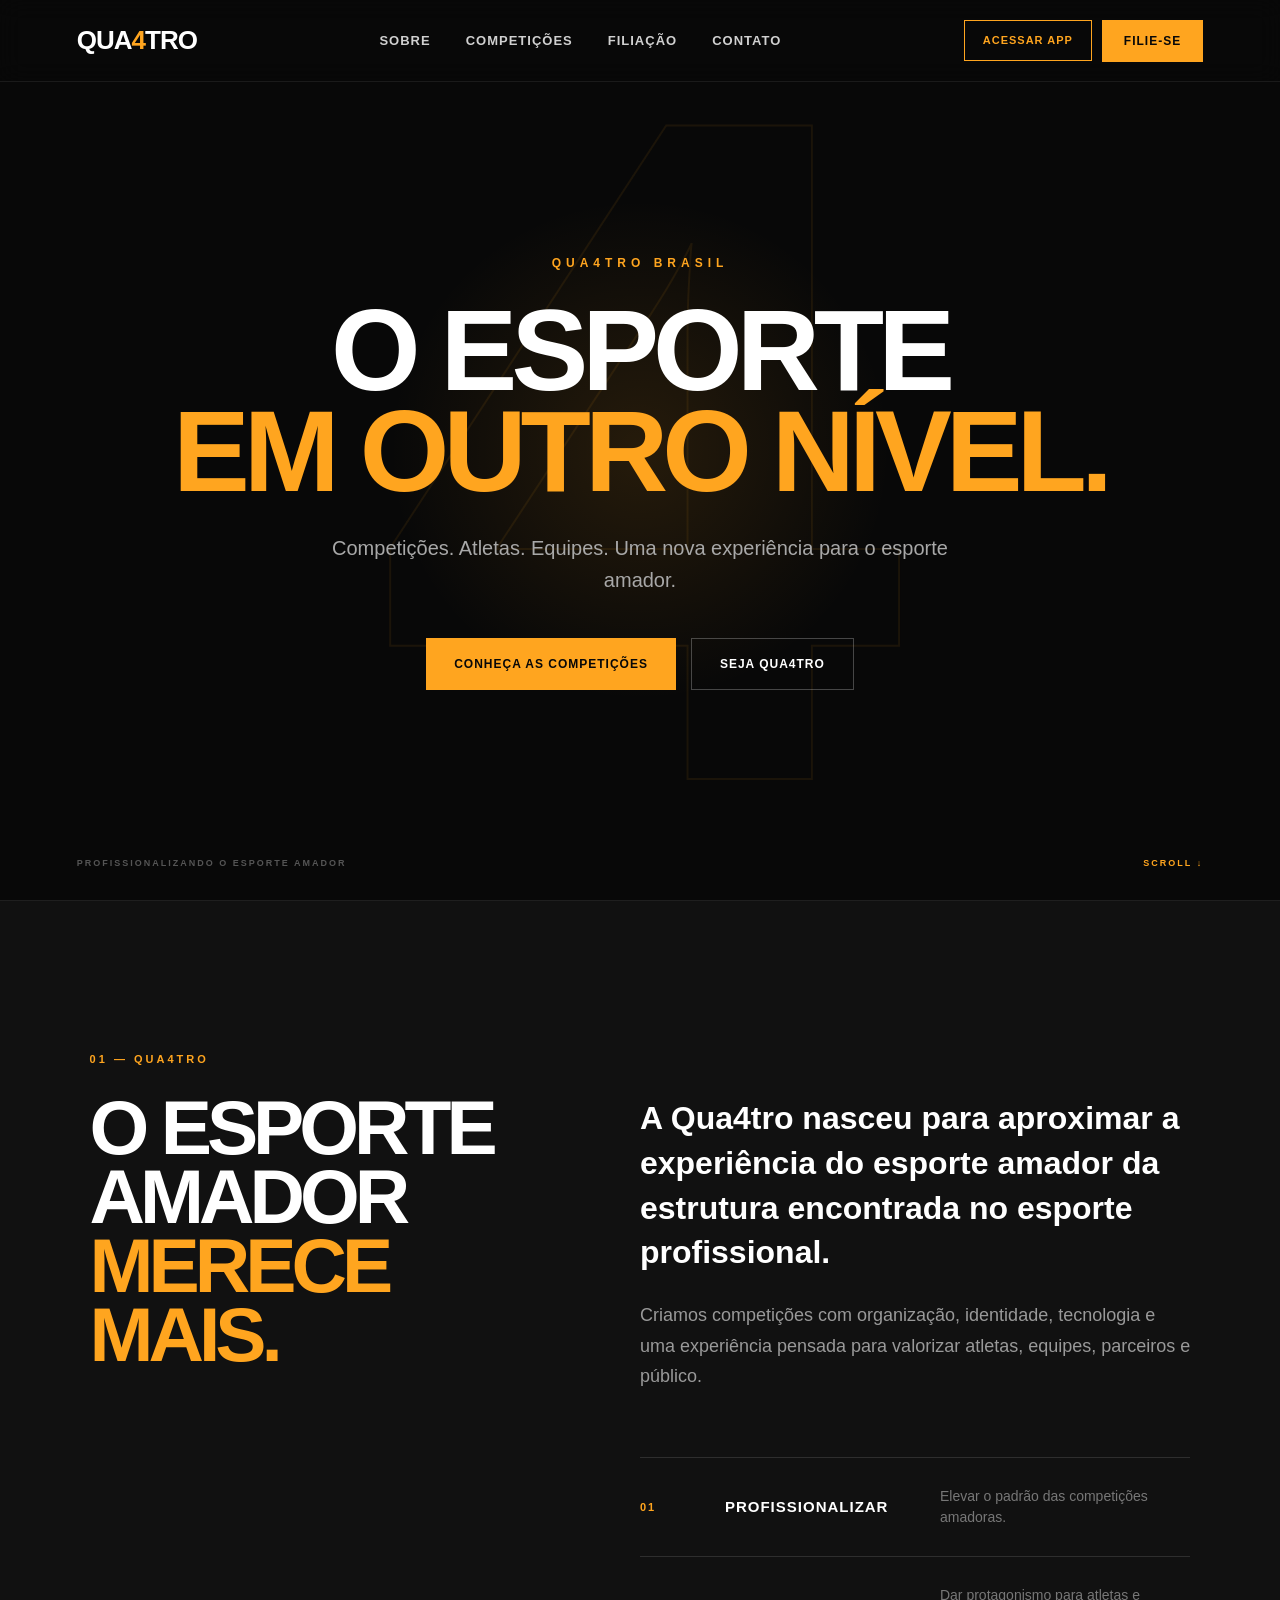
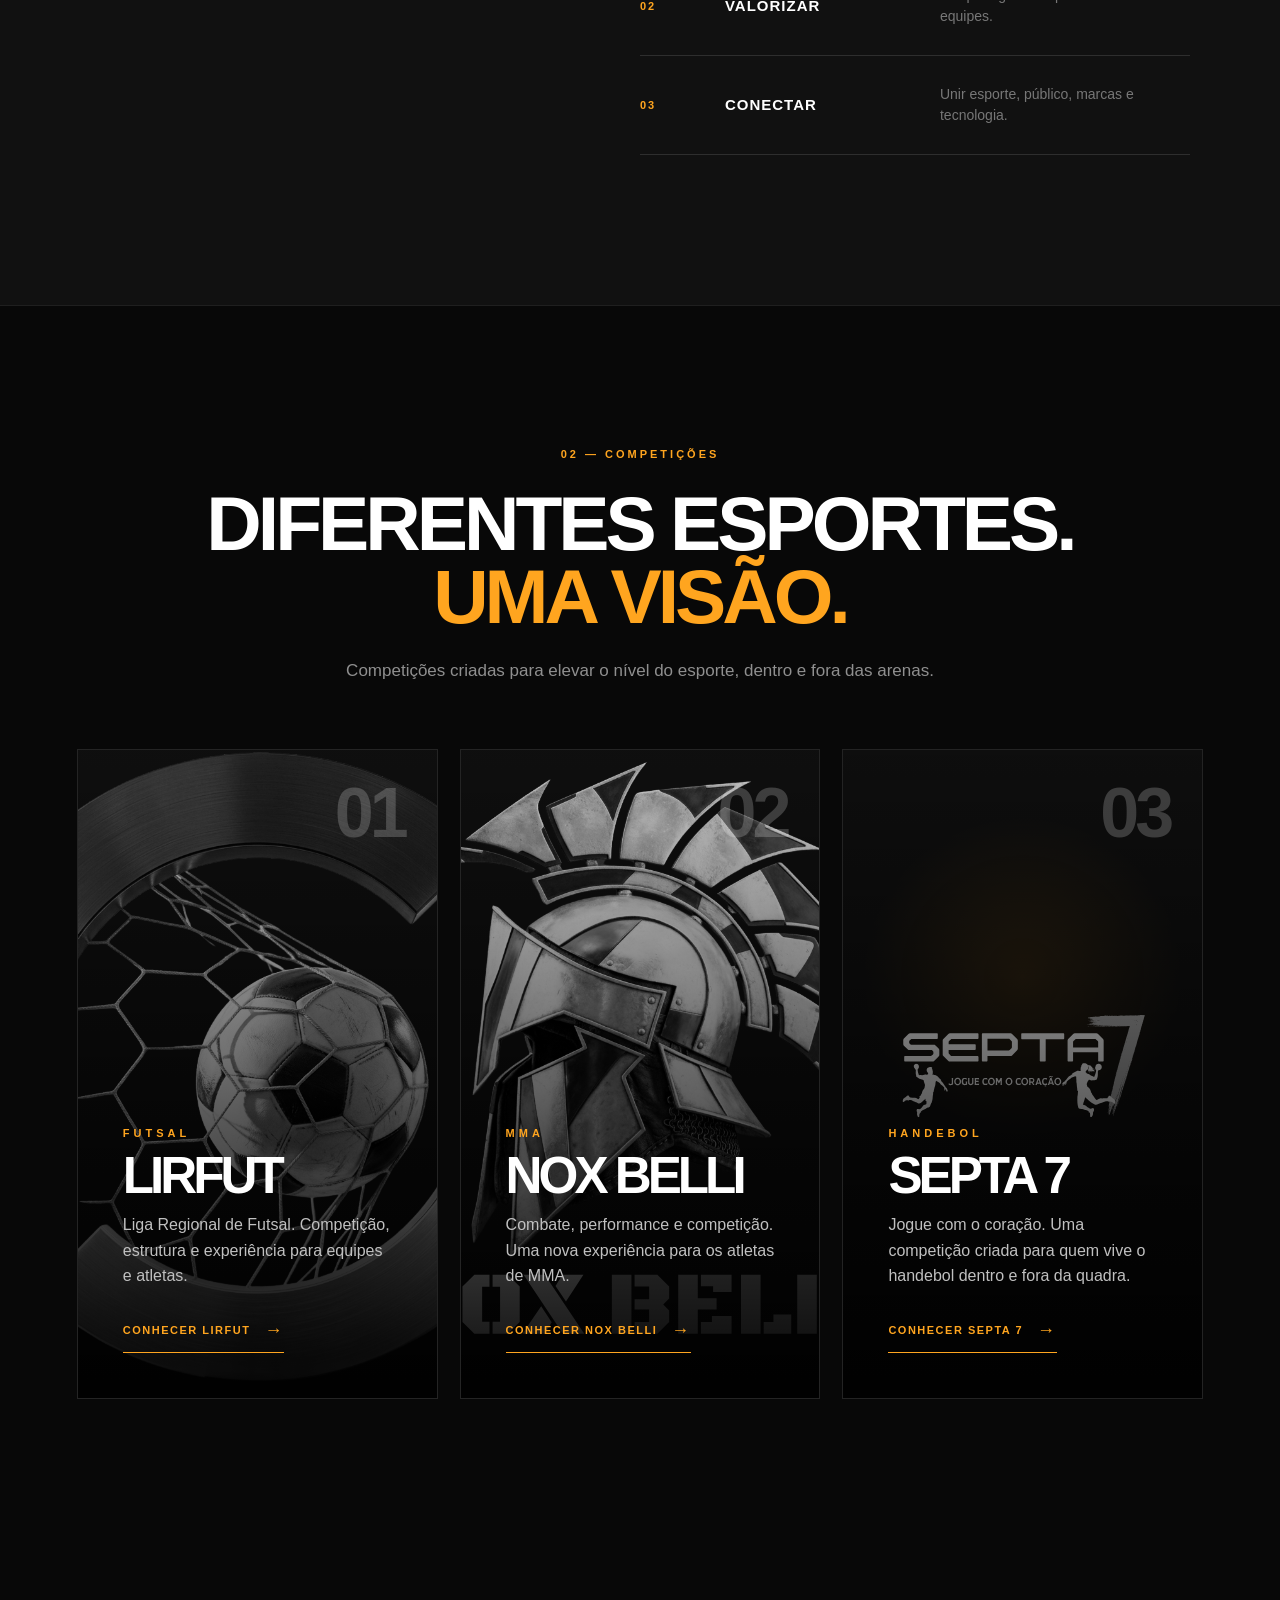
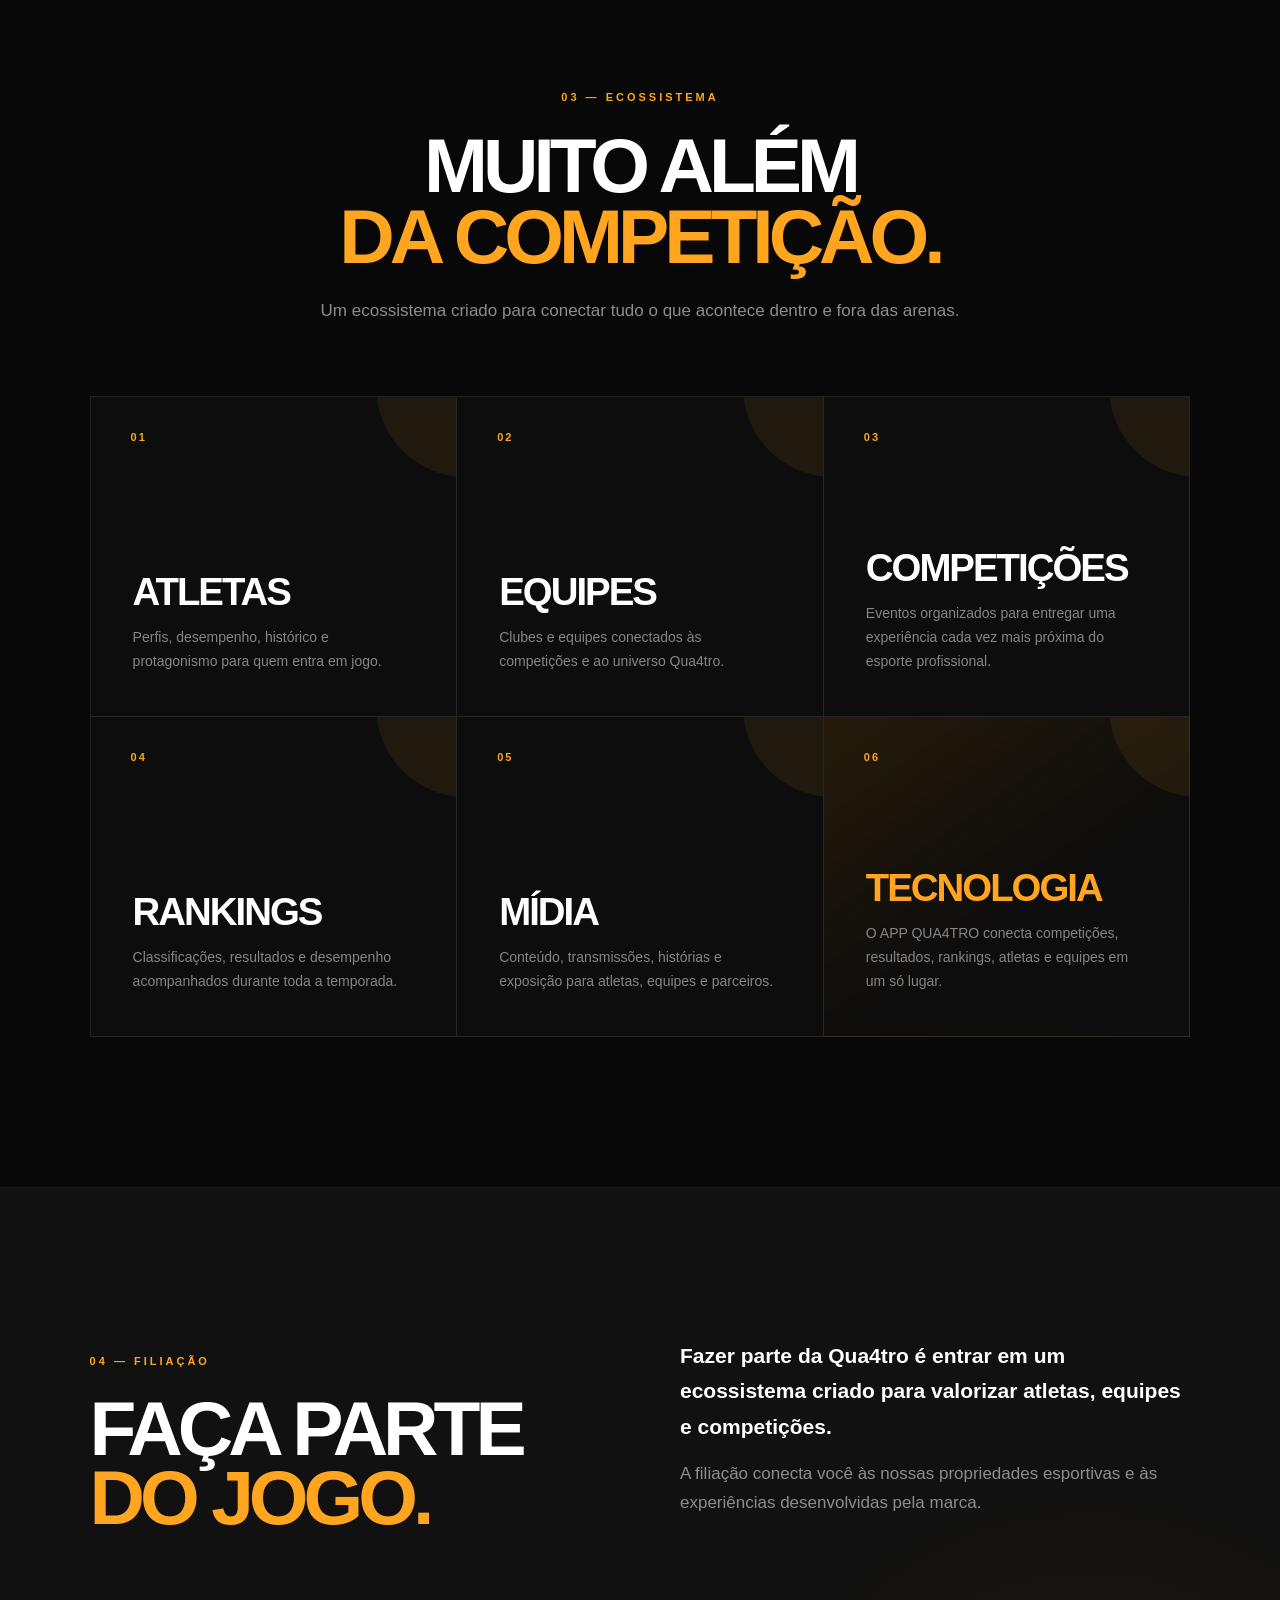
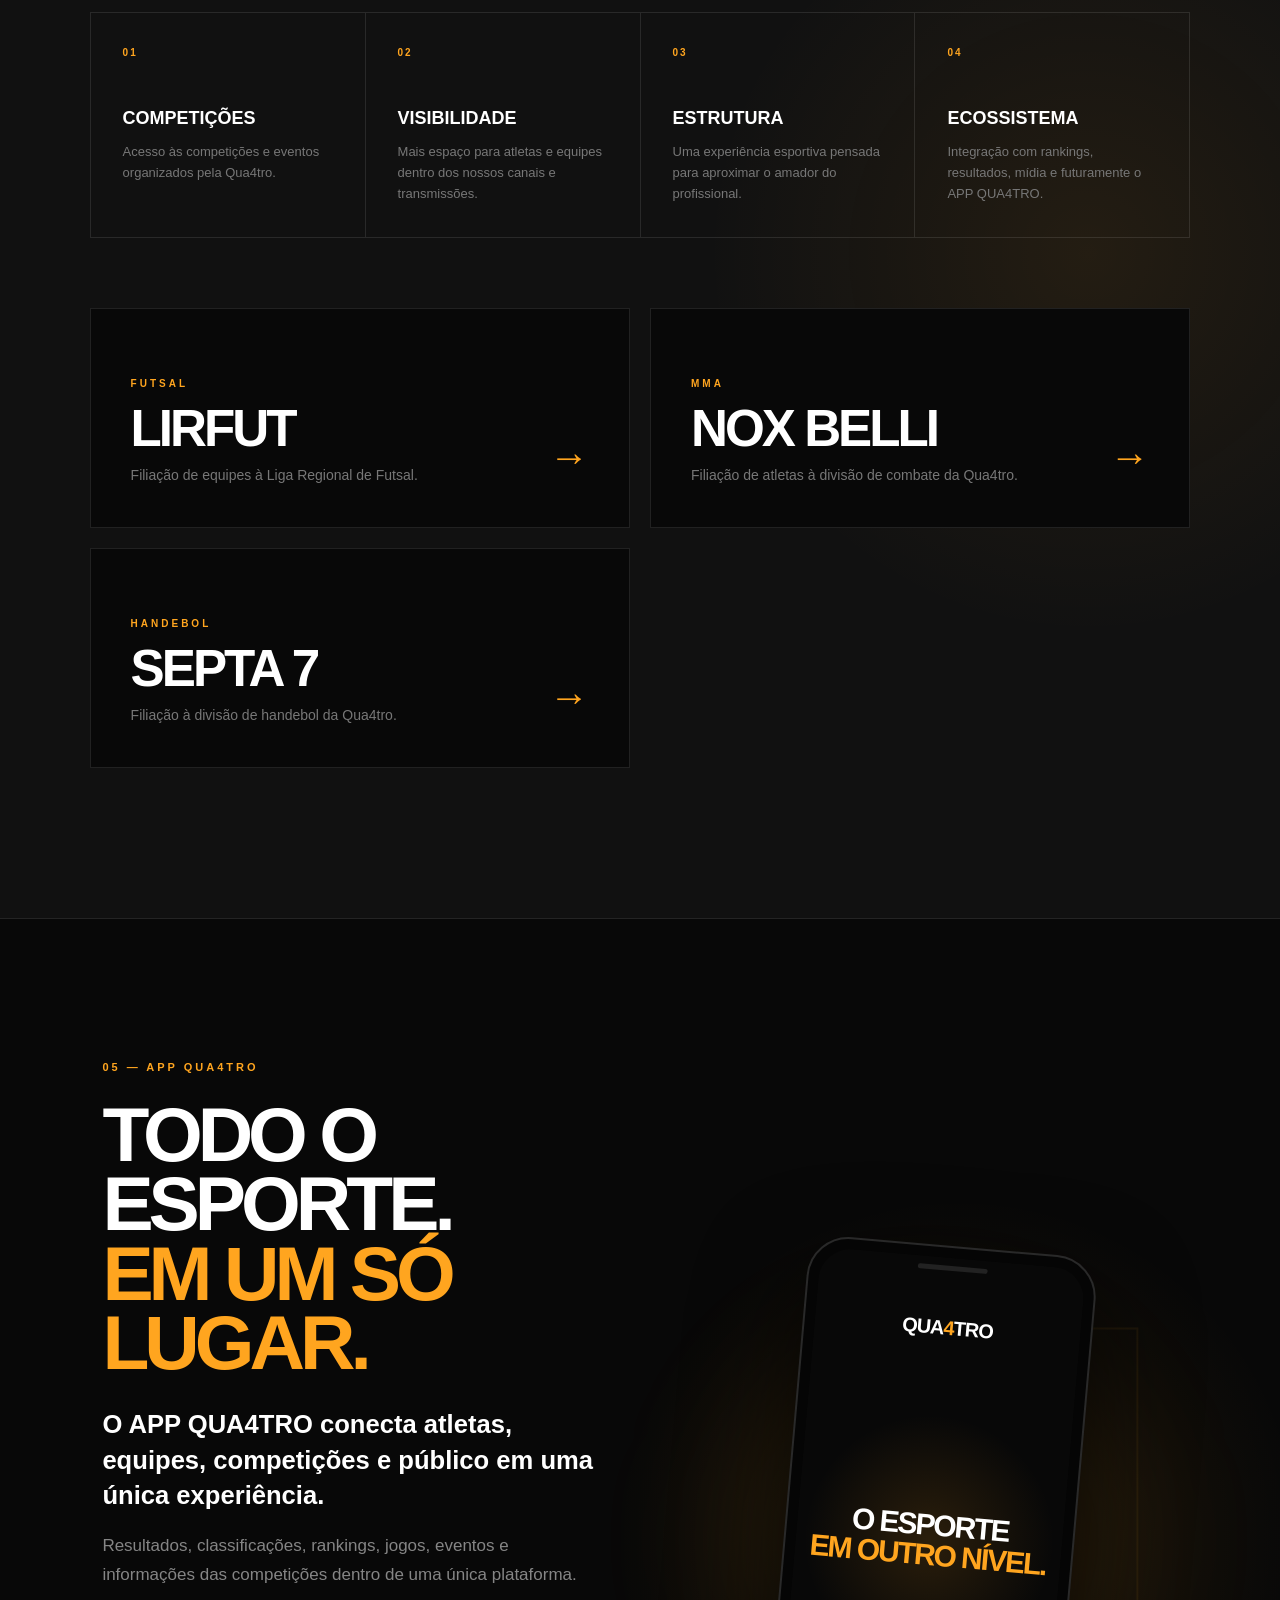
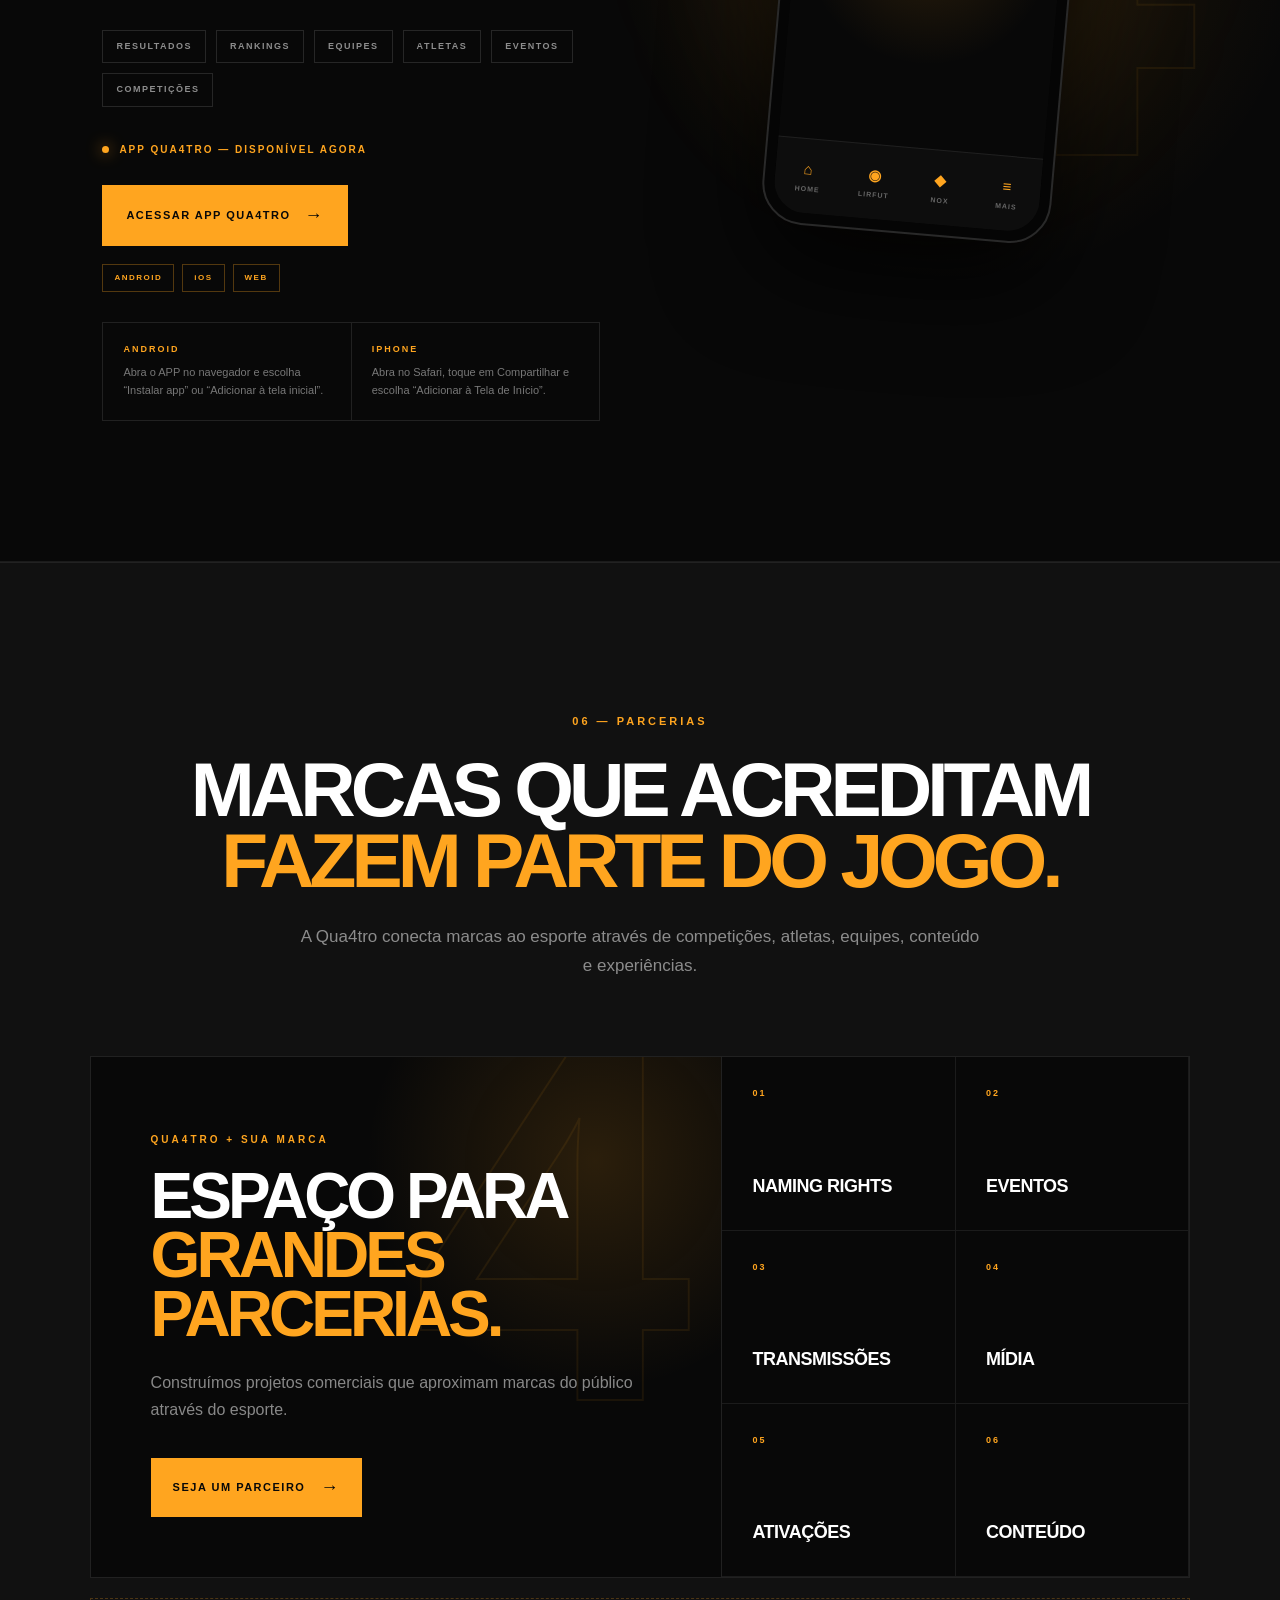
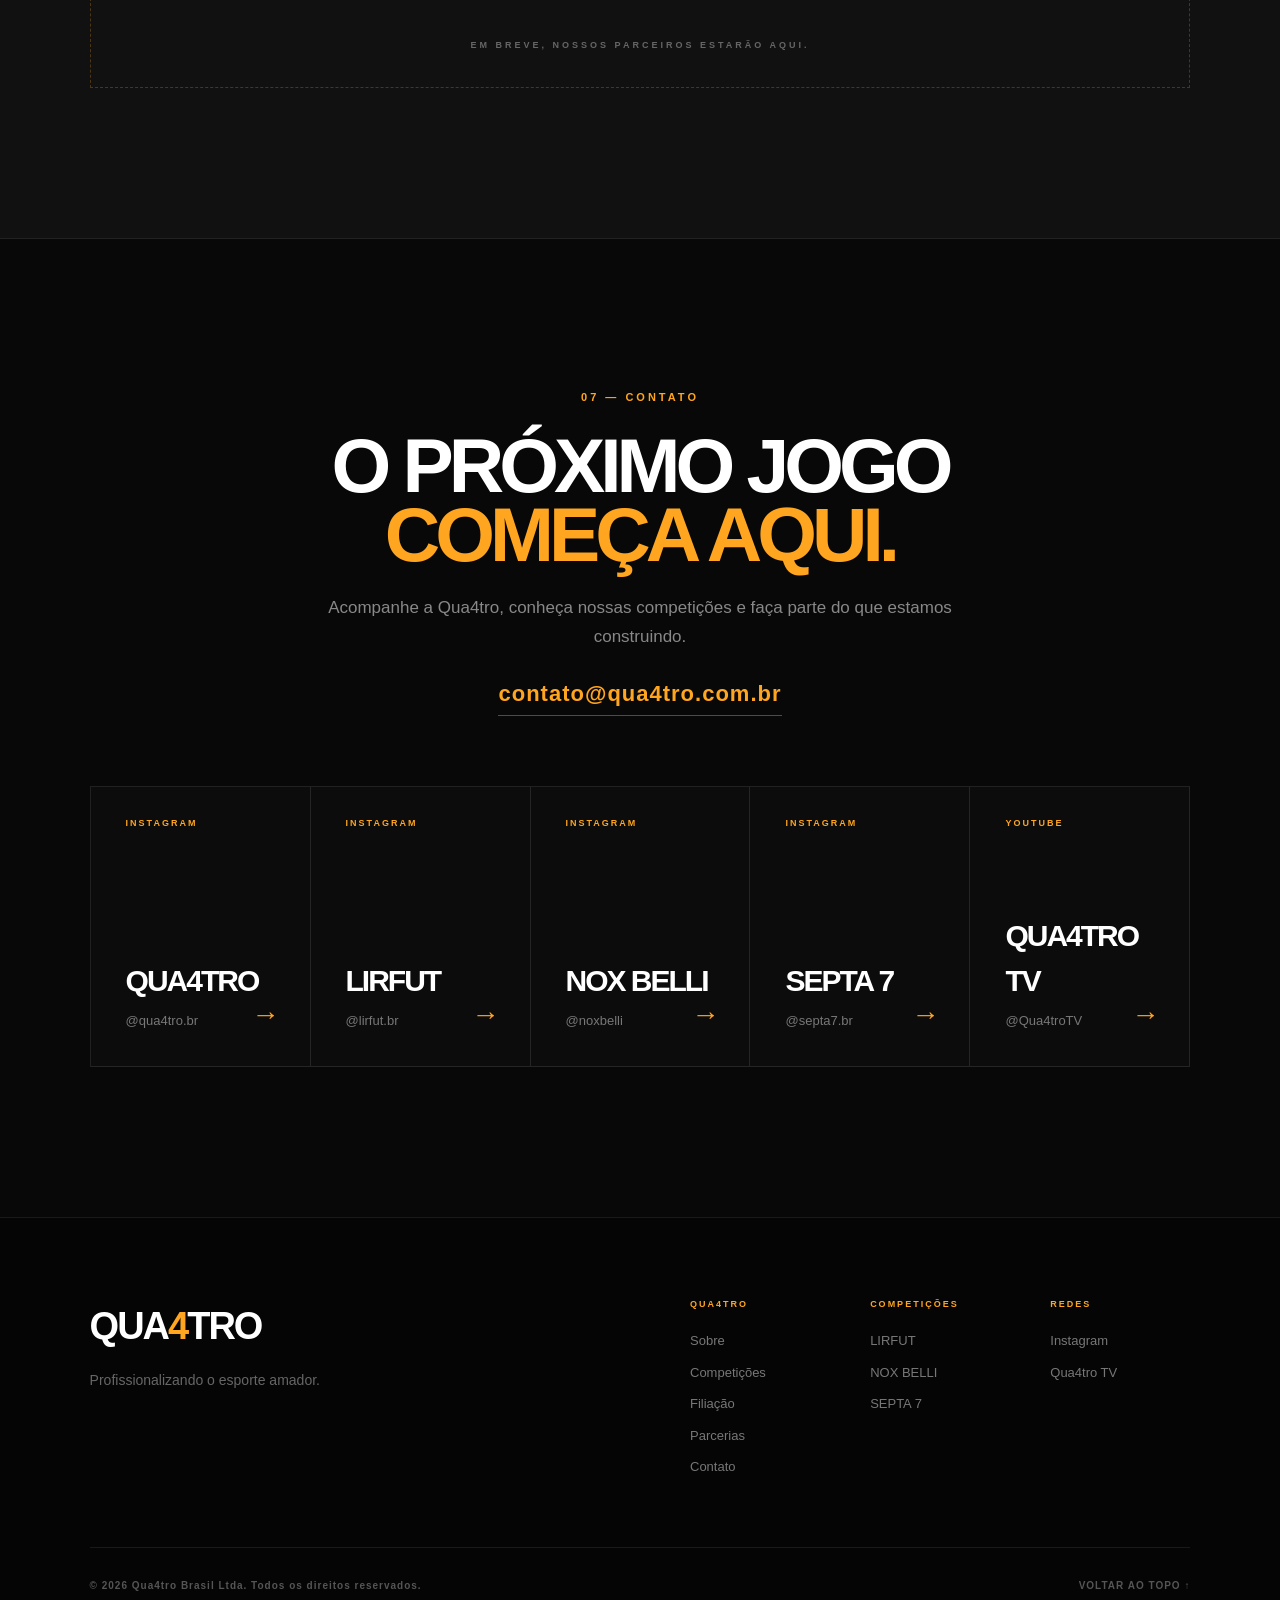
==== commit 90e397eb: "Update index.html" ====
--- a/index.html
+++ b/index.html
@@ -1007,13 +1007,10 @@
          FOOTER
          ============================== -->
 
-  <footer class="footer-final">
+ <footer class="footer-final">
 
     <div class="footer-top">
 
-        <a href="mailto:contato@qua4tro.com.br">
-    Contato
-</a>
         <div class="footer-brand">
 
             <div class="footer-logo">
@@ -1036,6 +1033,13 @@
                 <a href="#competicoes">Competições</a>
                 <a href="#filiacao">Filiação</a>
                 <a href="#patrocinadores">Parcerias</a>
+
+                <a
+                    href="mailto:contato@qua4tro.com.br"
+                    onclick="trackQua4tro('email_contato', 'footer')"
+                >
+                    Contato
+                </a>
             </div>
 
 
@@ -1051,38 +1055,28 @@
             <div>
                 <span>REDES</span>
 
-    <a
-        href="https://www.instagram.com/qua4tro.br/"
-        target="_blank"
-    >
-        Instagram
-    </a>
-
-    <a
-        href="https://www.youtube.com/@Qua4troTV"
-        target="_blank"
-    >
-        Qua4tro TV
-    </a>
-
-    <a
-        href="https://youtube.com/@lirfut"
-        target="_blank"
-    >
-        YouTube LIRFUT
-    </a>
-
-    <a
-        href="https://www.youtube.com/@NoxBelli"
-        target="_blank"
-    >
-        YouTube NOX BELLI
-    </a>
-</div>
-
-</div>
-
-</div>
+                <a
+                    href="https://www.instagram.com/qua4tro.br/"
+                    target="_blank"
+                    rel="noopener"
+                >
+                    Instagram
+                </a>
+
+             
+                <a
+                    href="https://www.youtube.com/@Qua4troTV"
+                    target="_blank"
+                    rel="noopener"
+                >
+                    Qua4tro TV
+                </a>
+            </div>
+
+        </div>
+
+    </div>
+
 
     <div class="footer-bottom">
 
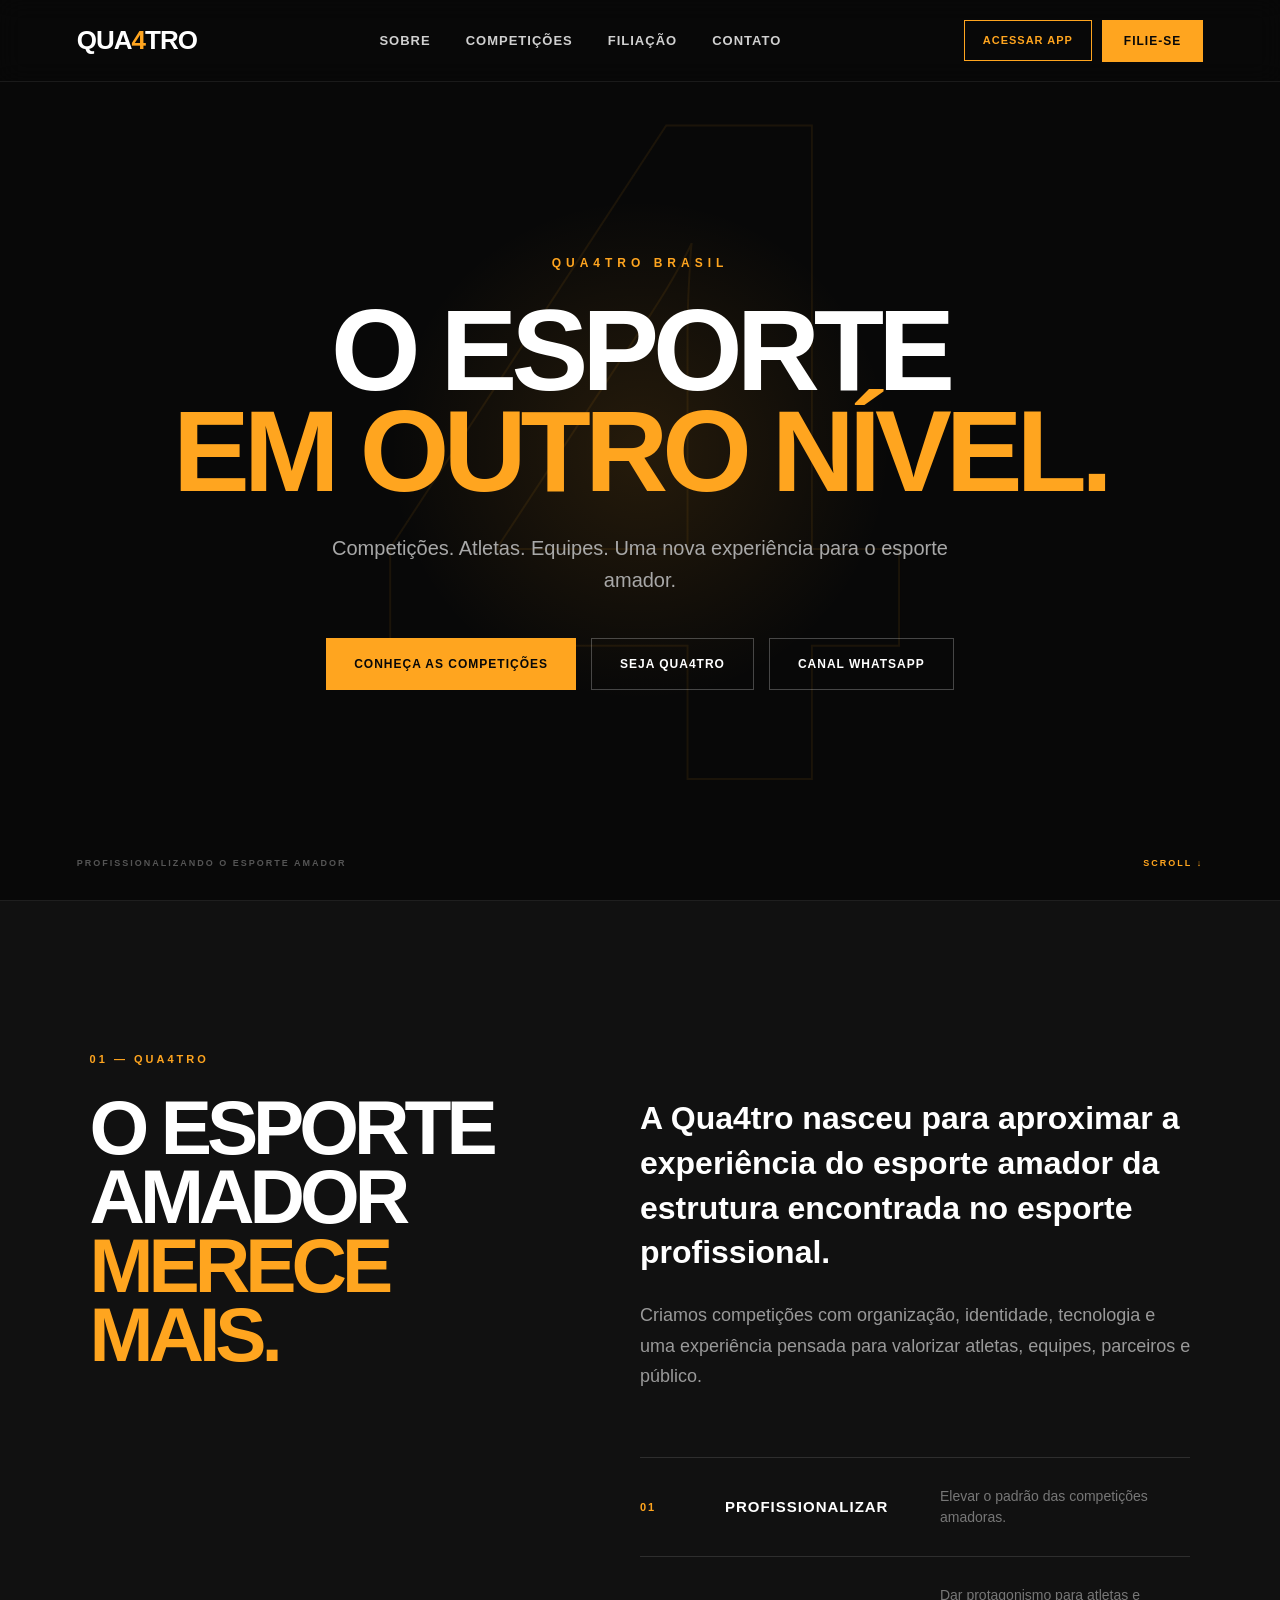
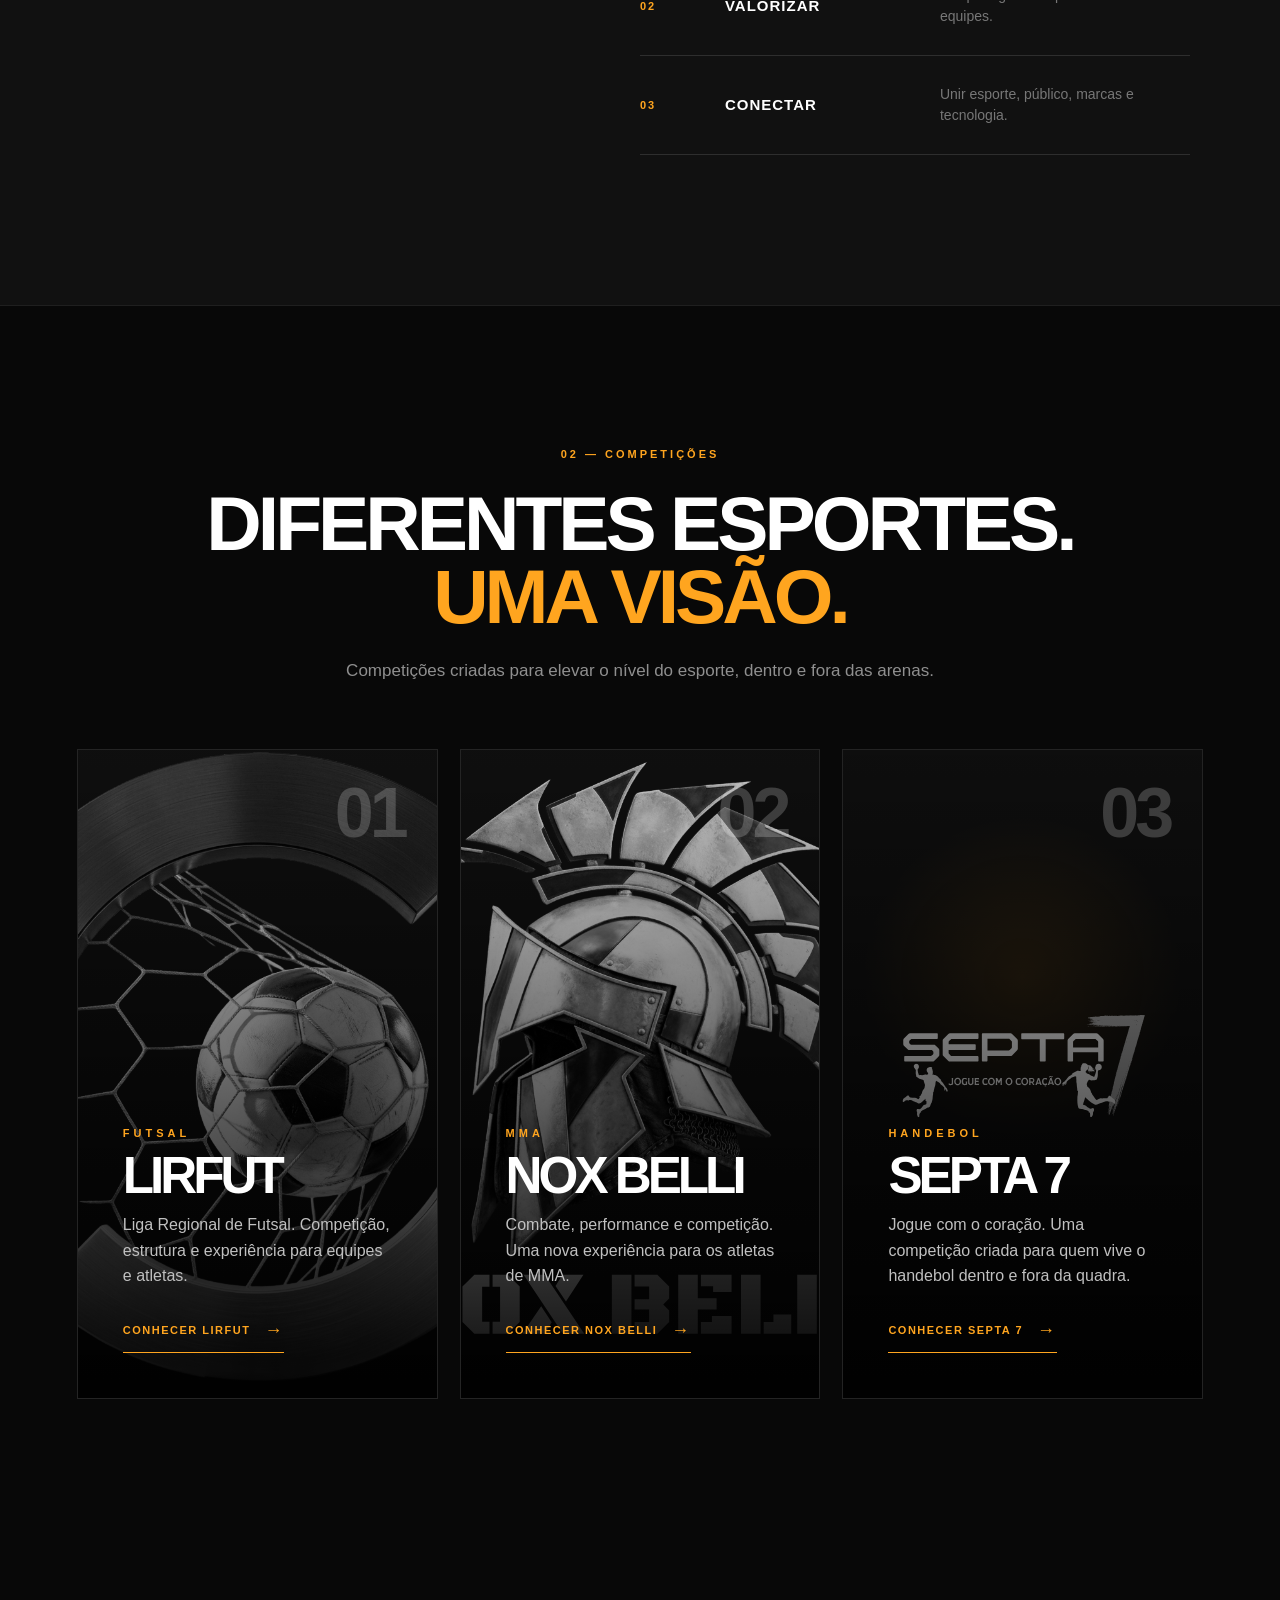
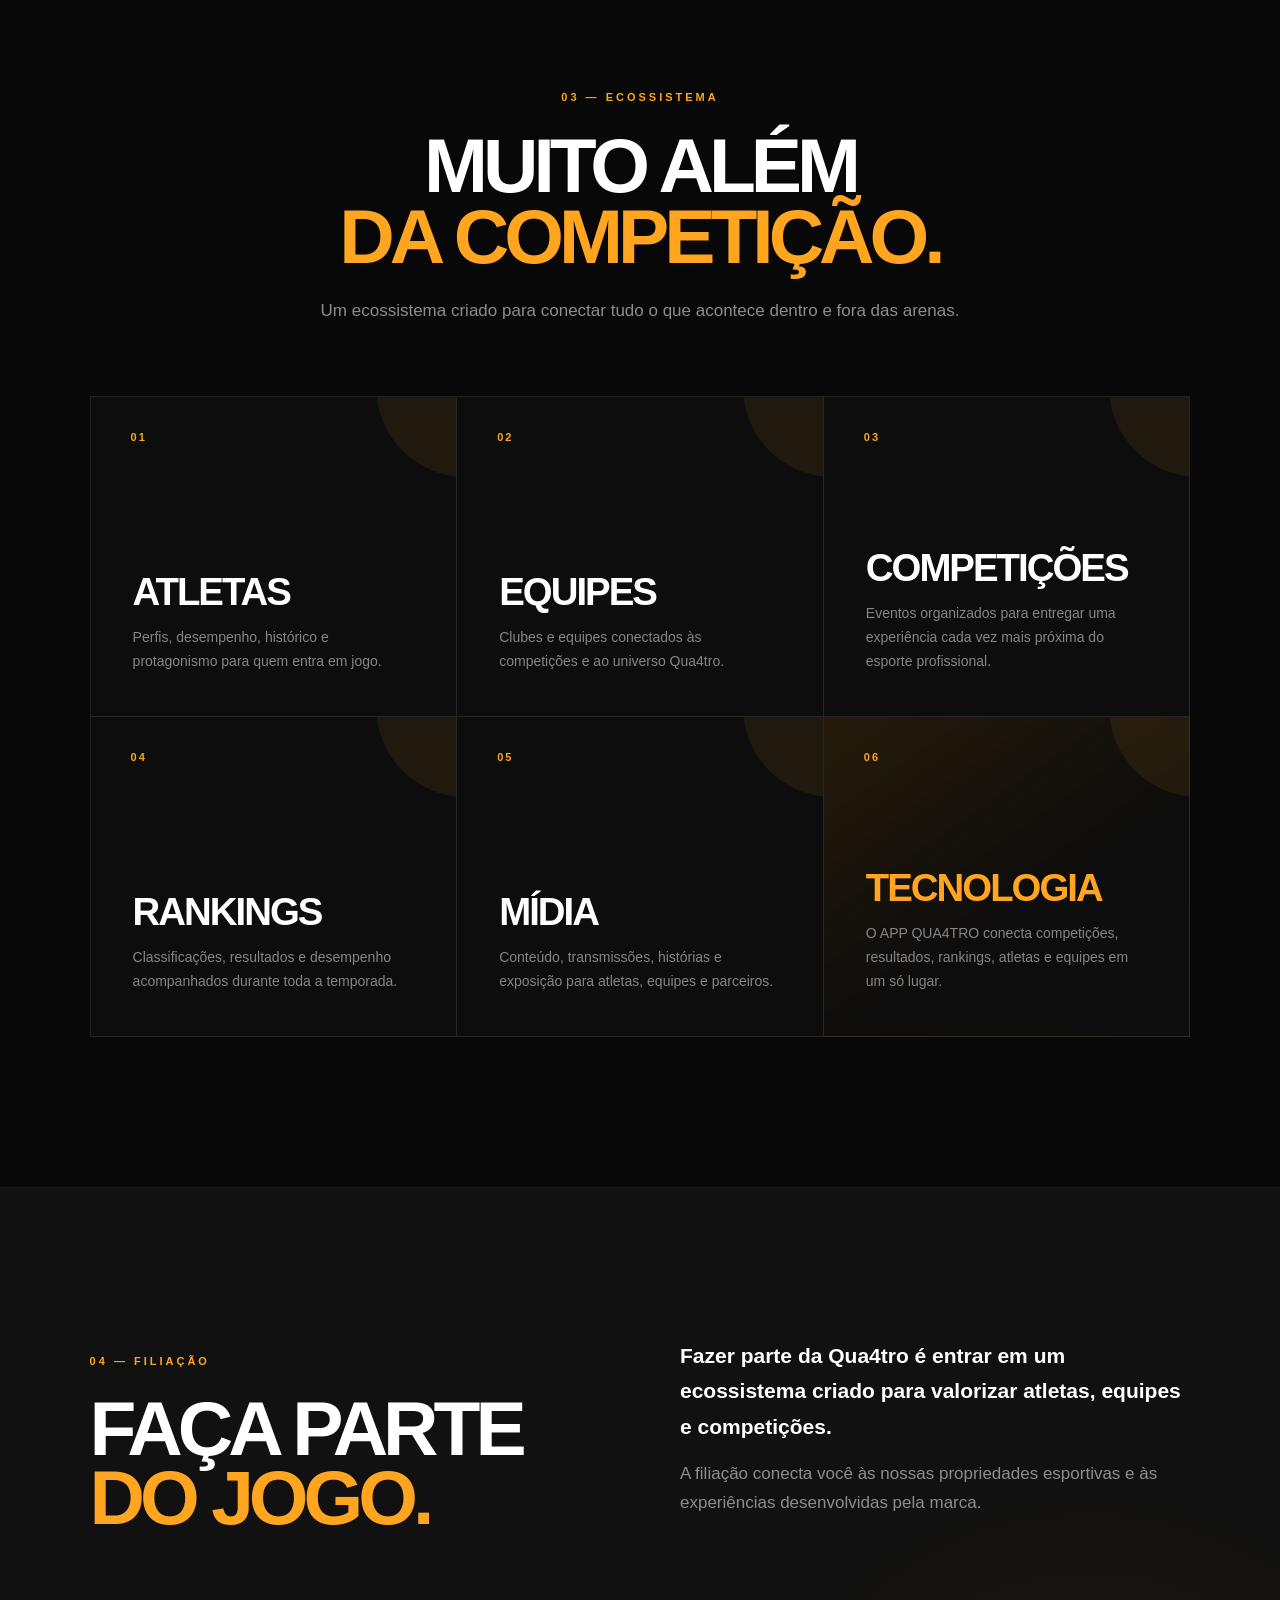
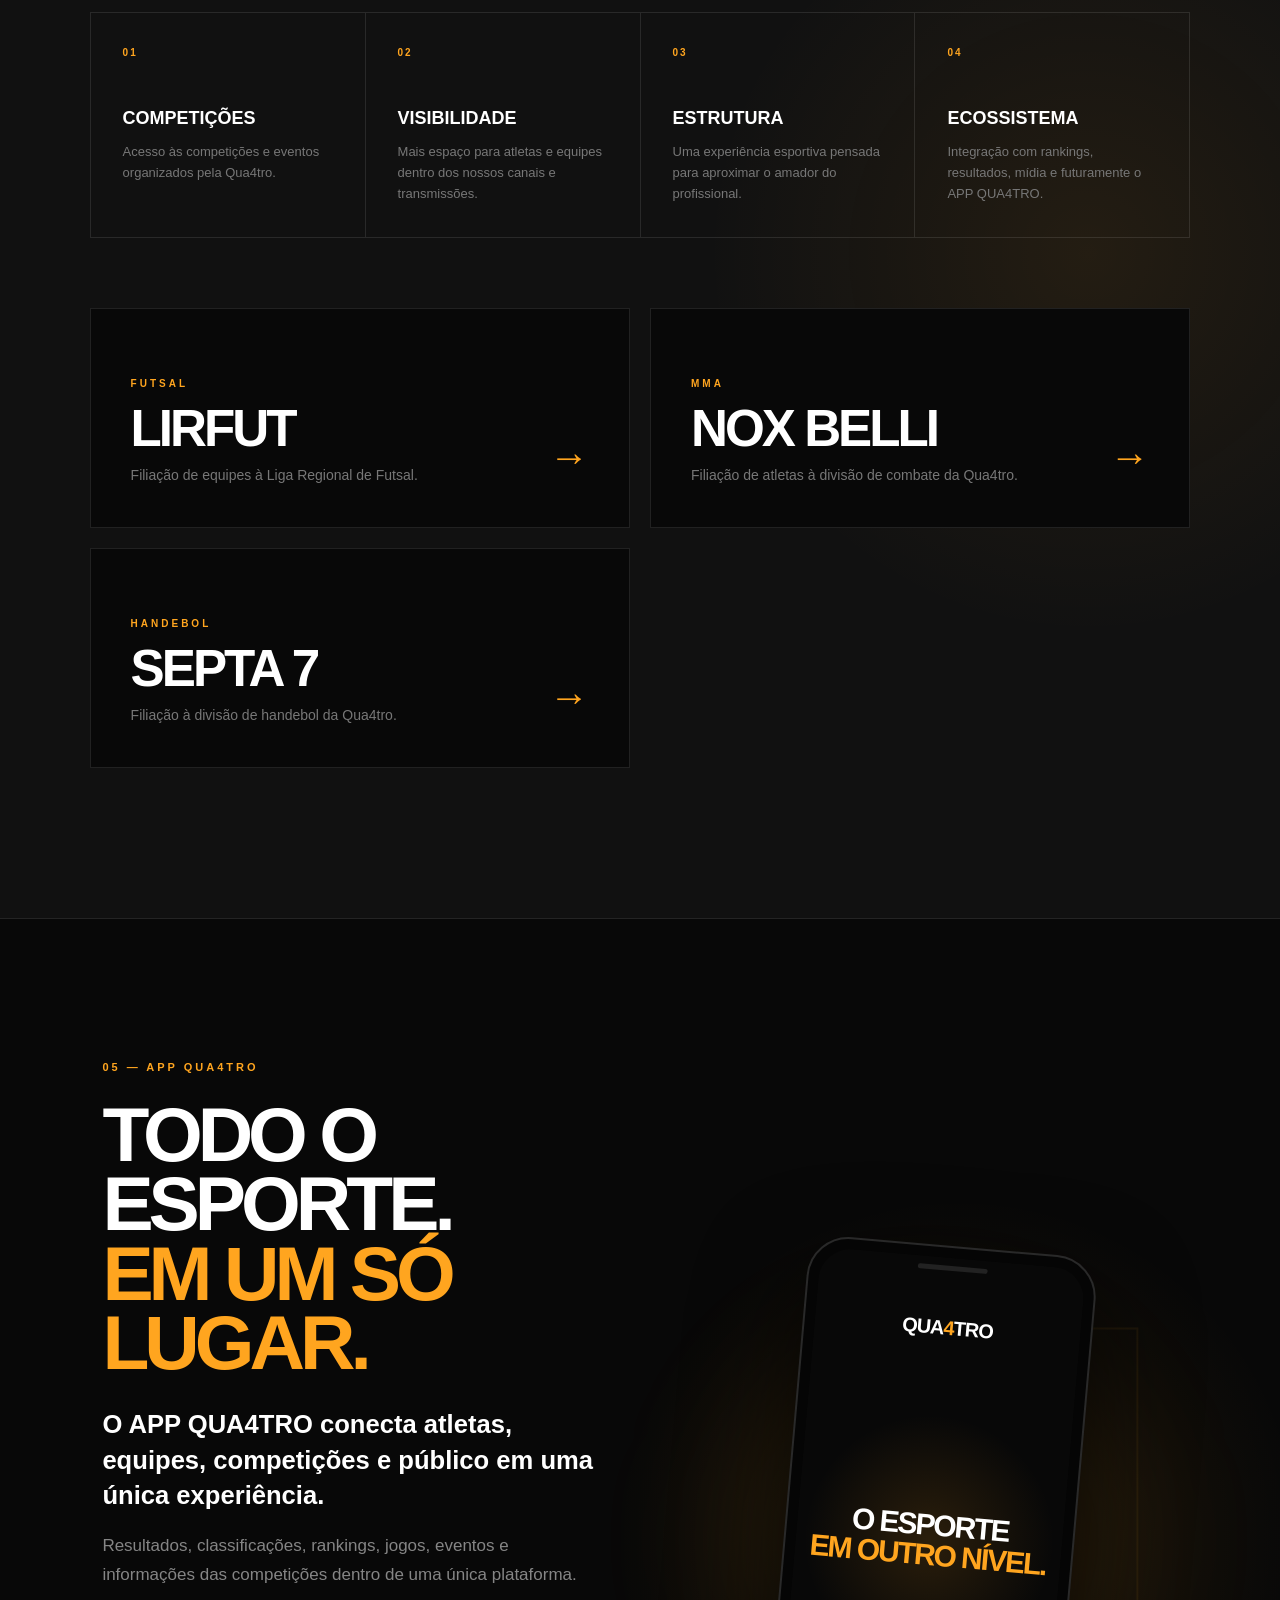
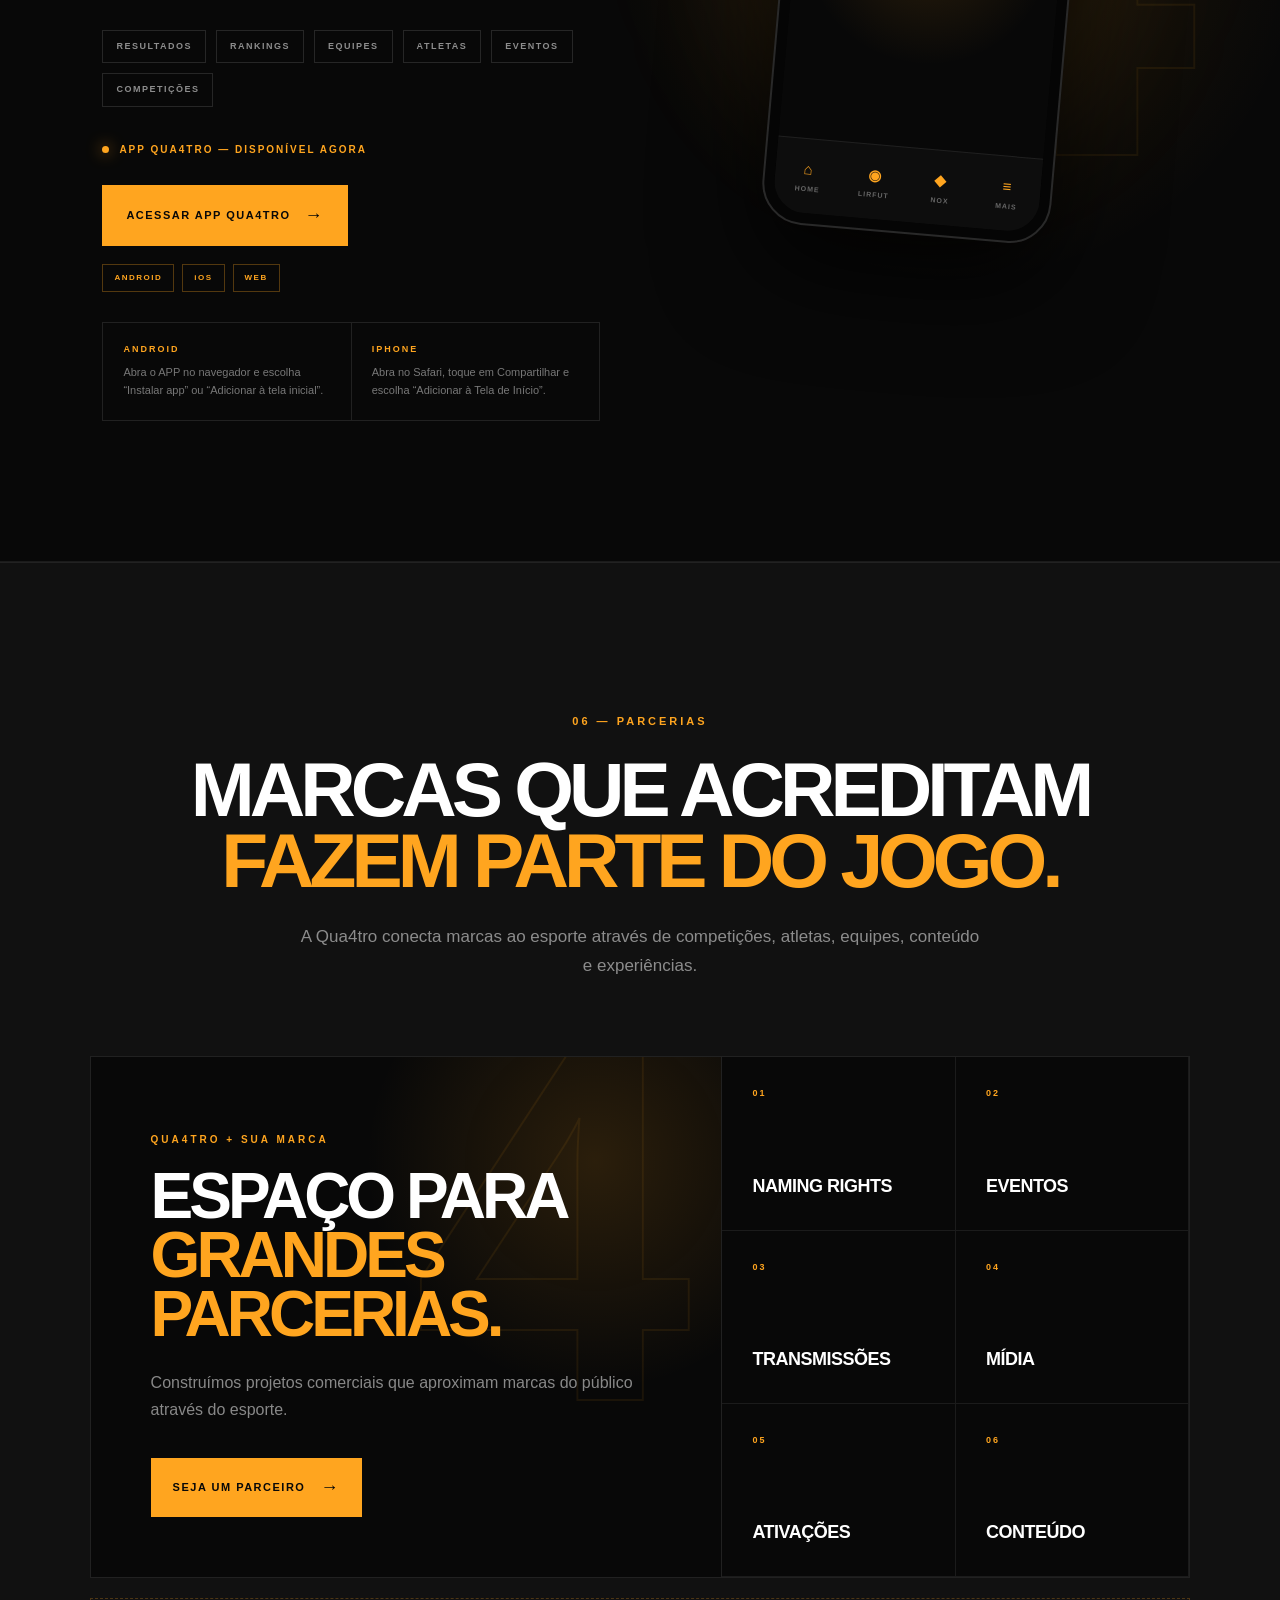
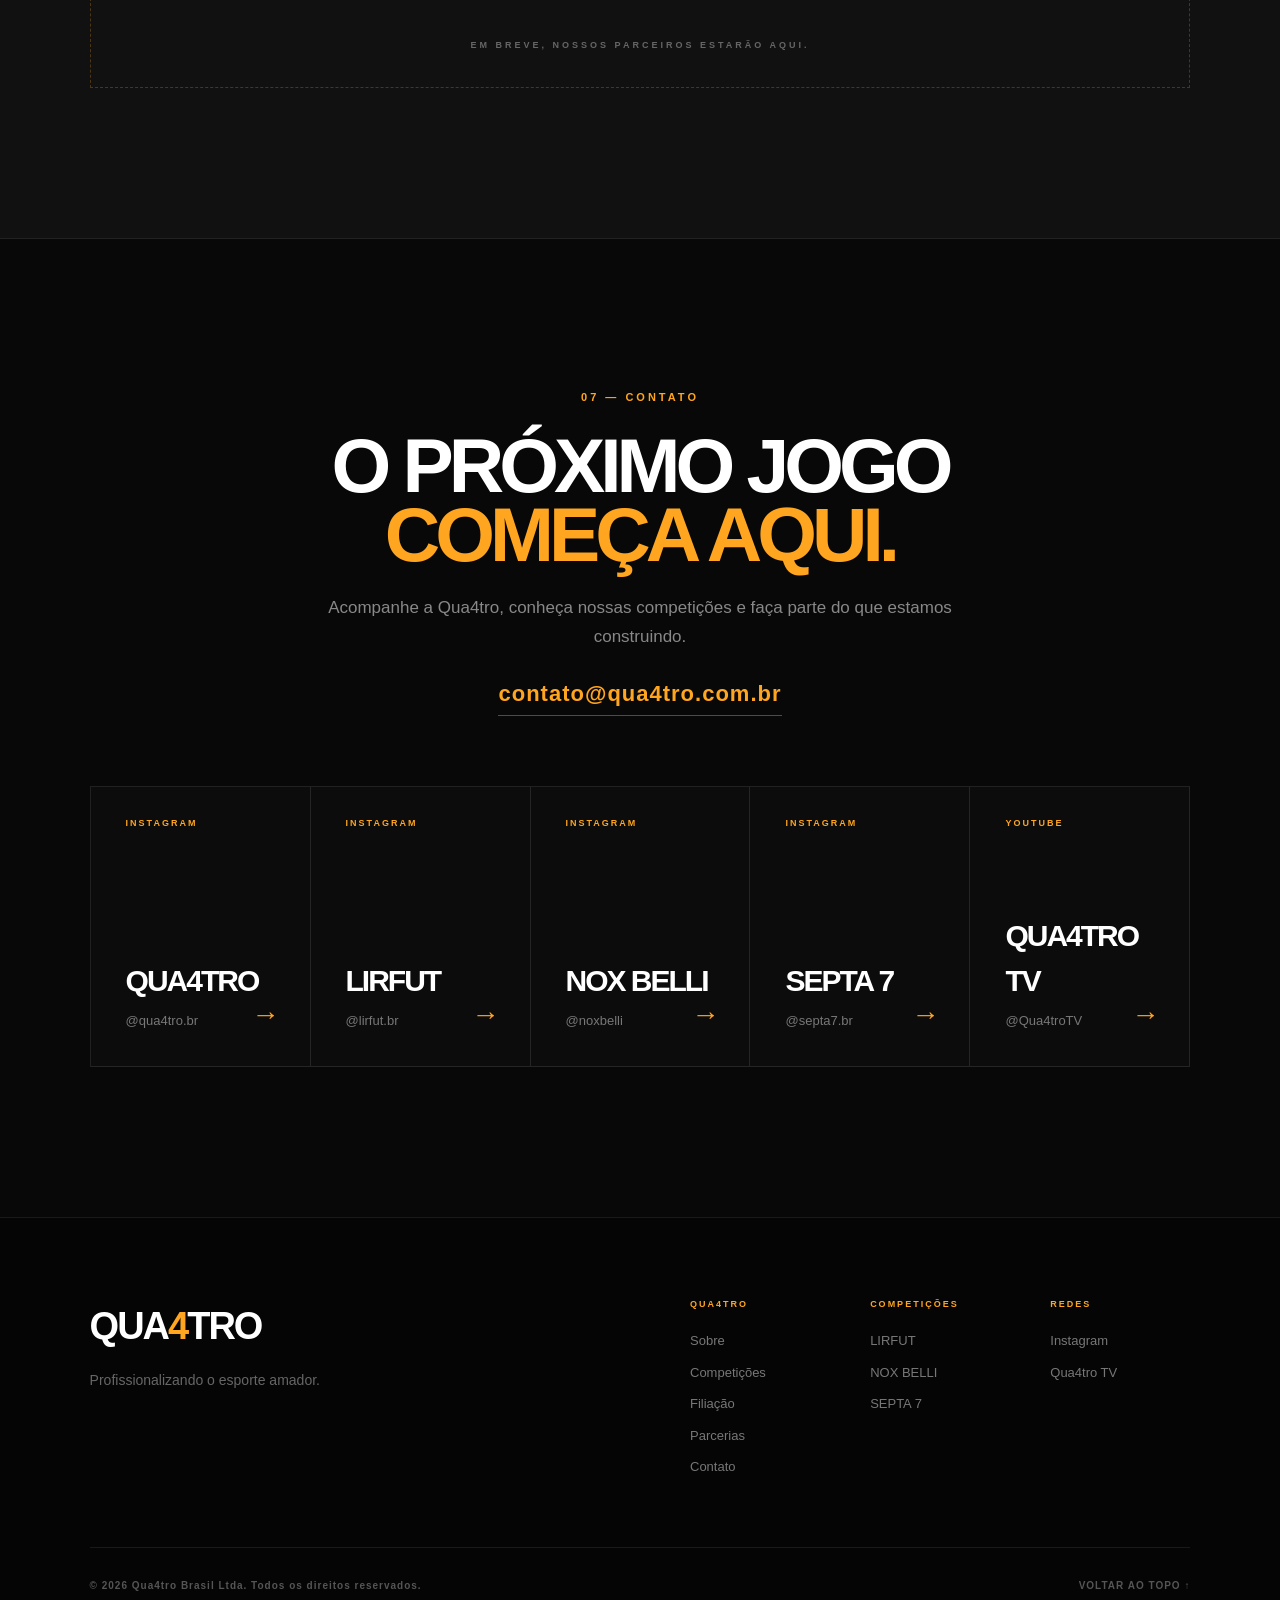
==== commit 873ebd3d: "Update index.html" ====
--- a/index.html
+++ b/index.html
@@ -106,15 +106,25 @@
 
         <div class="hero-buttons">
 
-            <a href="#competicoes" class="button button-primary">
-                CONHEÇA AS COMPETIÇÕES
-            </a>
-
-            <a href="#filiacao" class="button button-secondary">
-                SEJA QUA4TRO
-            </a>
-
-        </div>
+    <a href="#competicoes" class="button button-primary">
+        CONHEÇA AS COMPETIÇÕES
+    </a>
+
+    <a href="#filiacao" class="button button-secondary">
+        SEJA QUA4TRO
+    </a>
+
+    <a
+        href="https://whatsapp.com/channel/0029Vb8iElECBtxHHwyRXE1p"
+        target="_blank"
+        rel="noopener"
+        class="button button-secondary"
+        onclick="trackQua4tro('canal_whatsapp', 'hero')"
+    >
+        CANAL WHATSAPP
+    </a>
+
+</div>
 
     </div>
 
@@ -851,10 +861,16 @@
                 do público através do esporte.
             </p>
 
-            <a href="#contato" class="partners-button">
-                SEJA UM PARCEIRO
-                <span>→</span>
-            </a>
+           <a
+    href="https://wa.me/5519994895728?text=Ol%C3%A1%21%20Tenho%20interesse%20em%20conhecer%20as%20oportunidades%20de%20parceria%20e%20patroc%C3%ADnio%20da%20Qua4tro."
+    target="_blank"
+    rel="noopener"
+    class="partners-button"
+    onclick="trackQua4tro('seja_parceiro', 'parcerias')"
+>
+    SEJA UM PARCEIRO
+    <span>→</span>
+</a>
 
         </div>
 
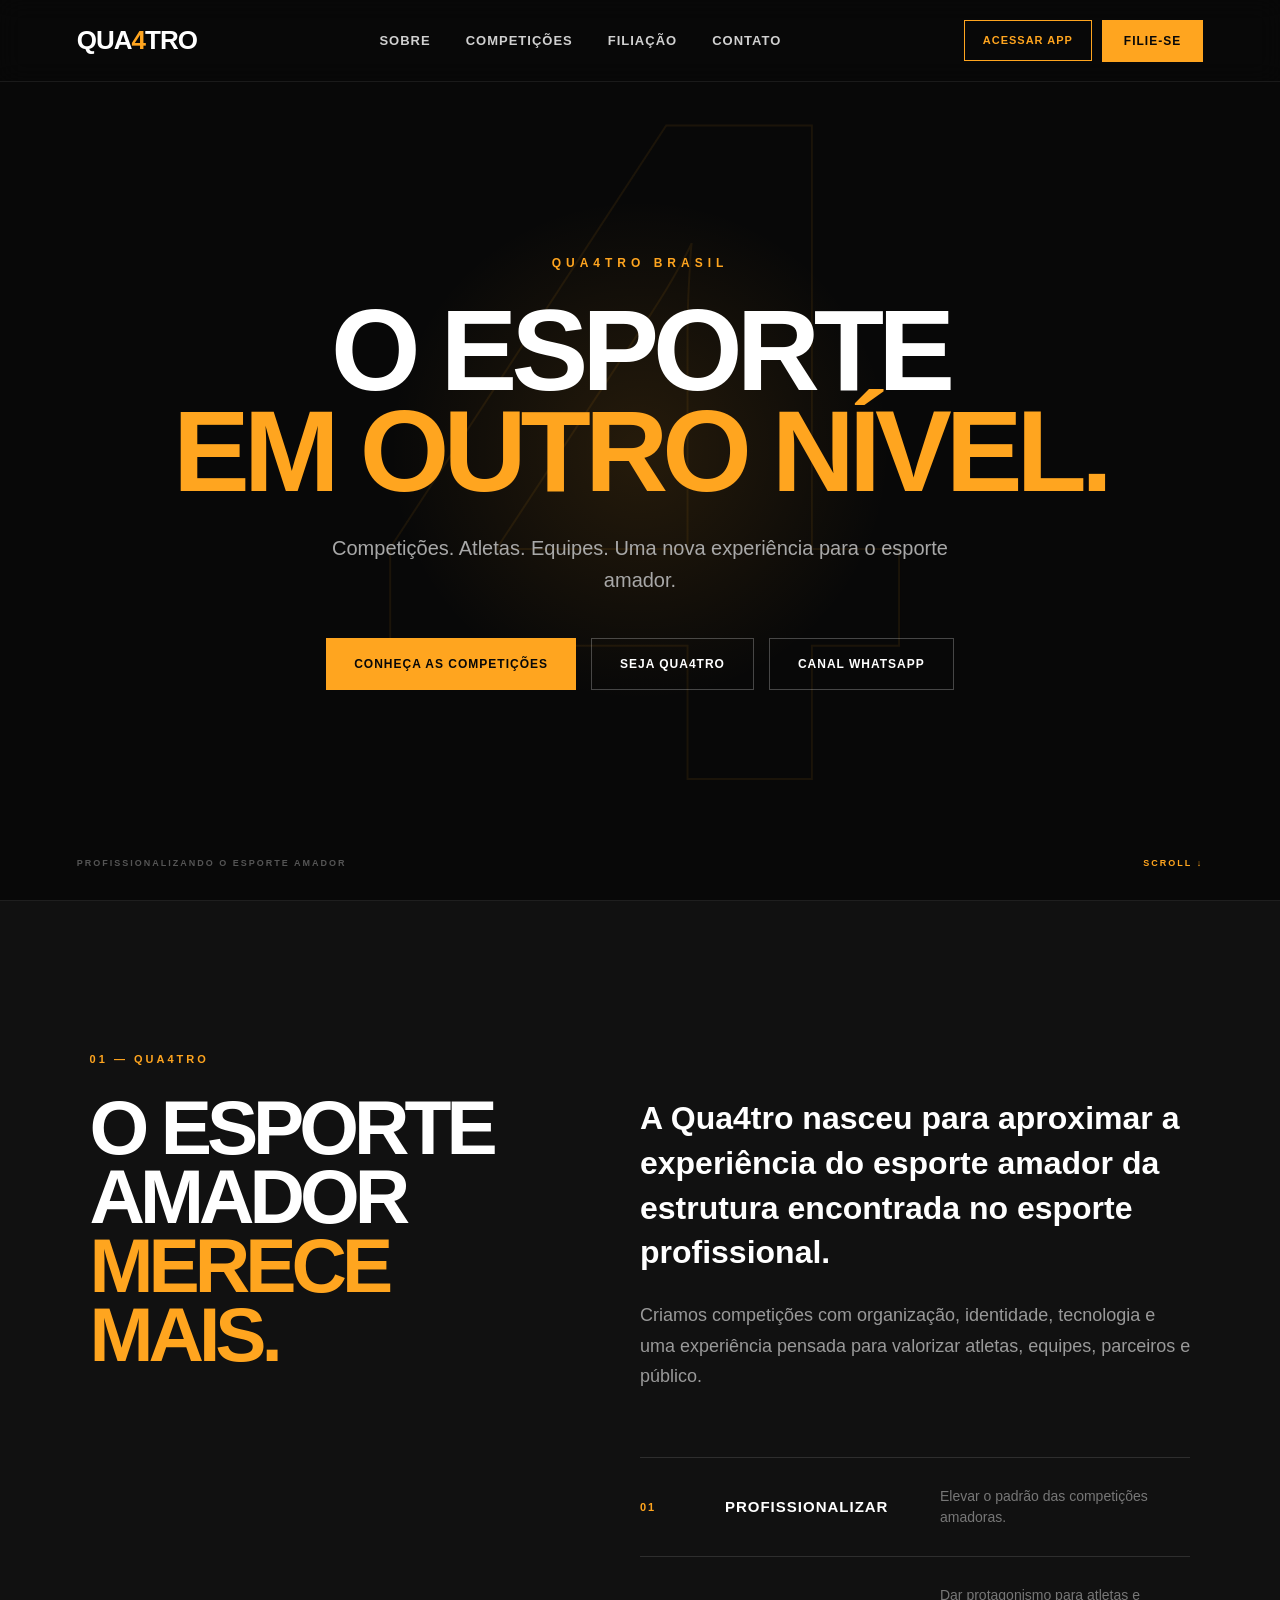
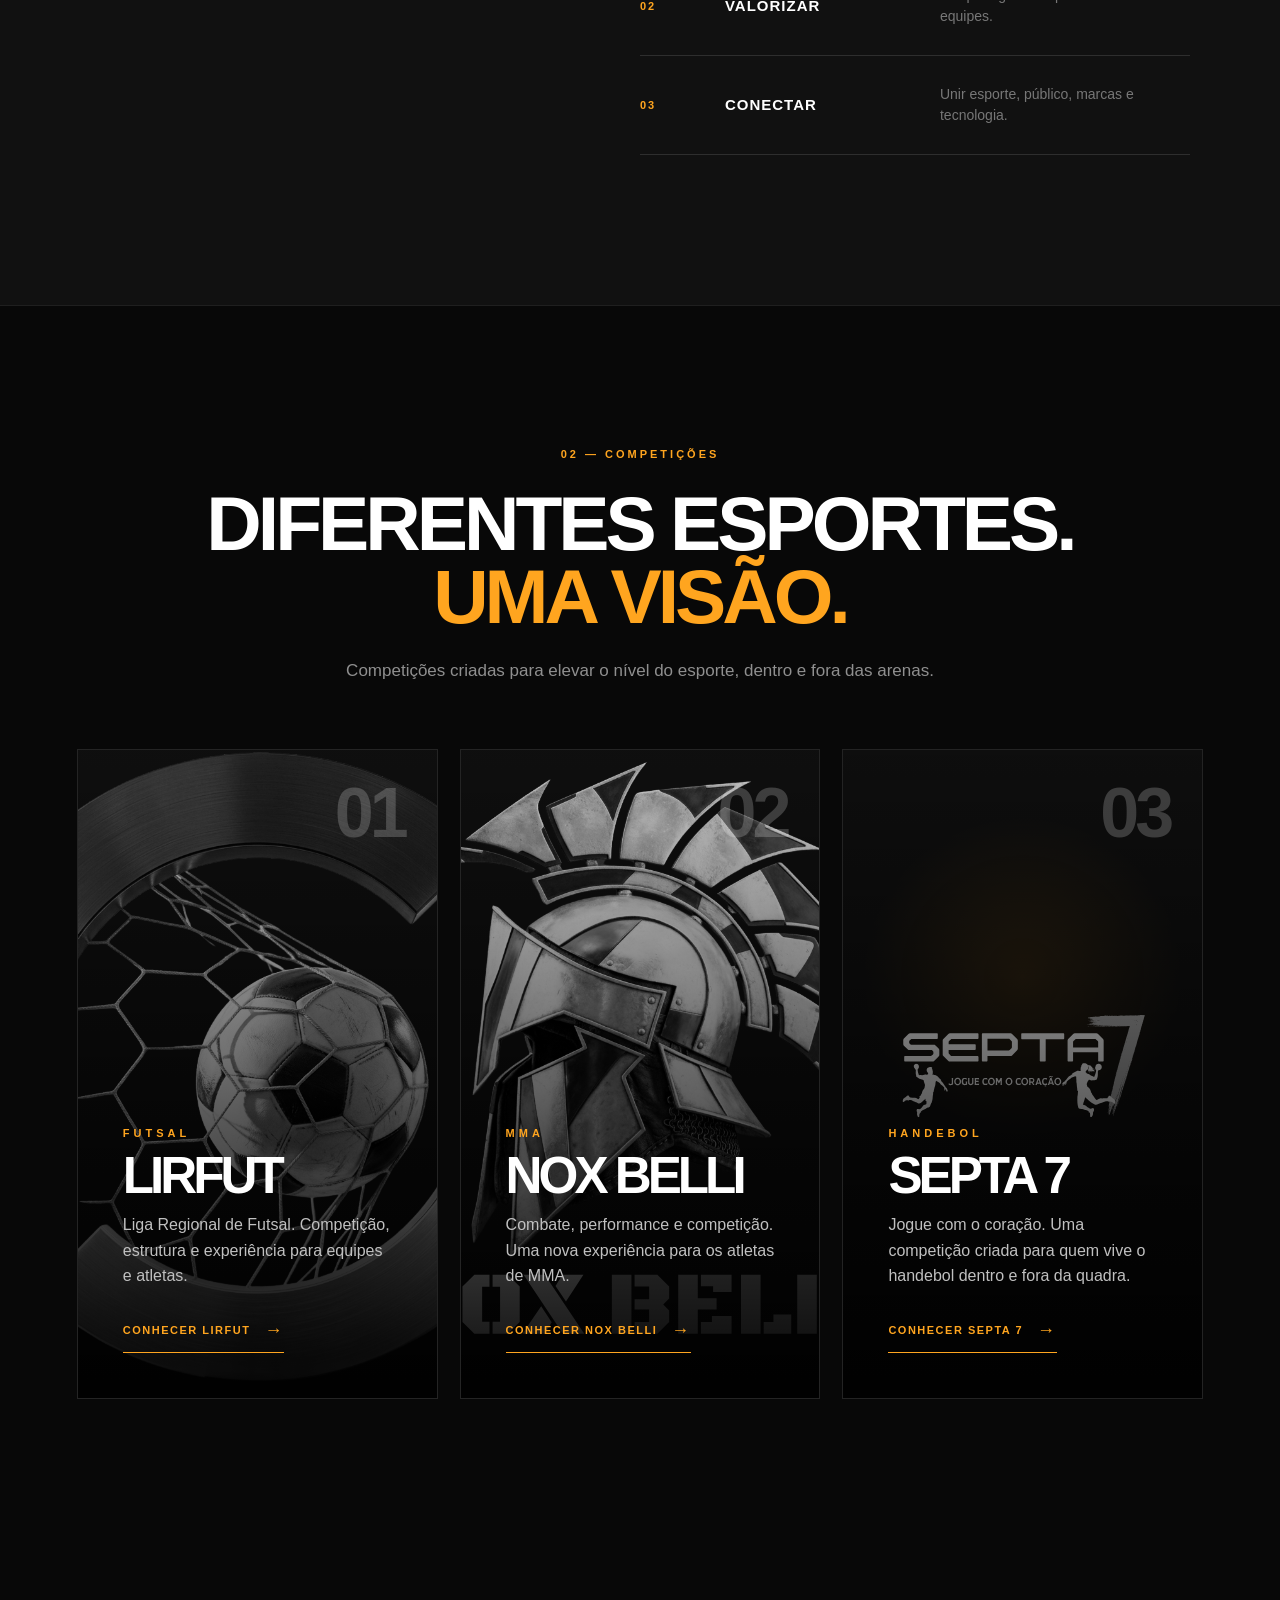
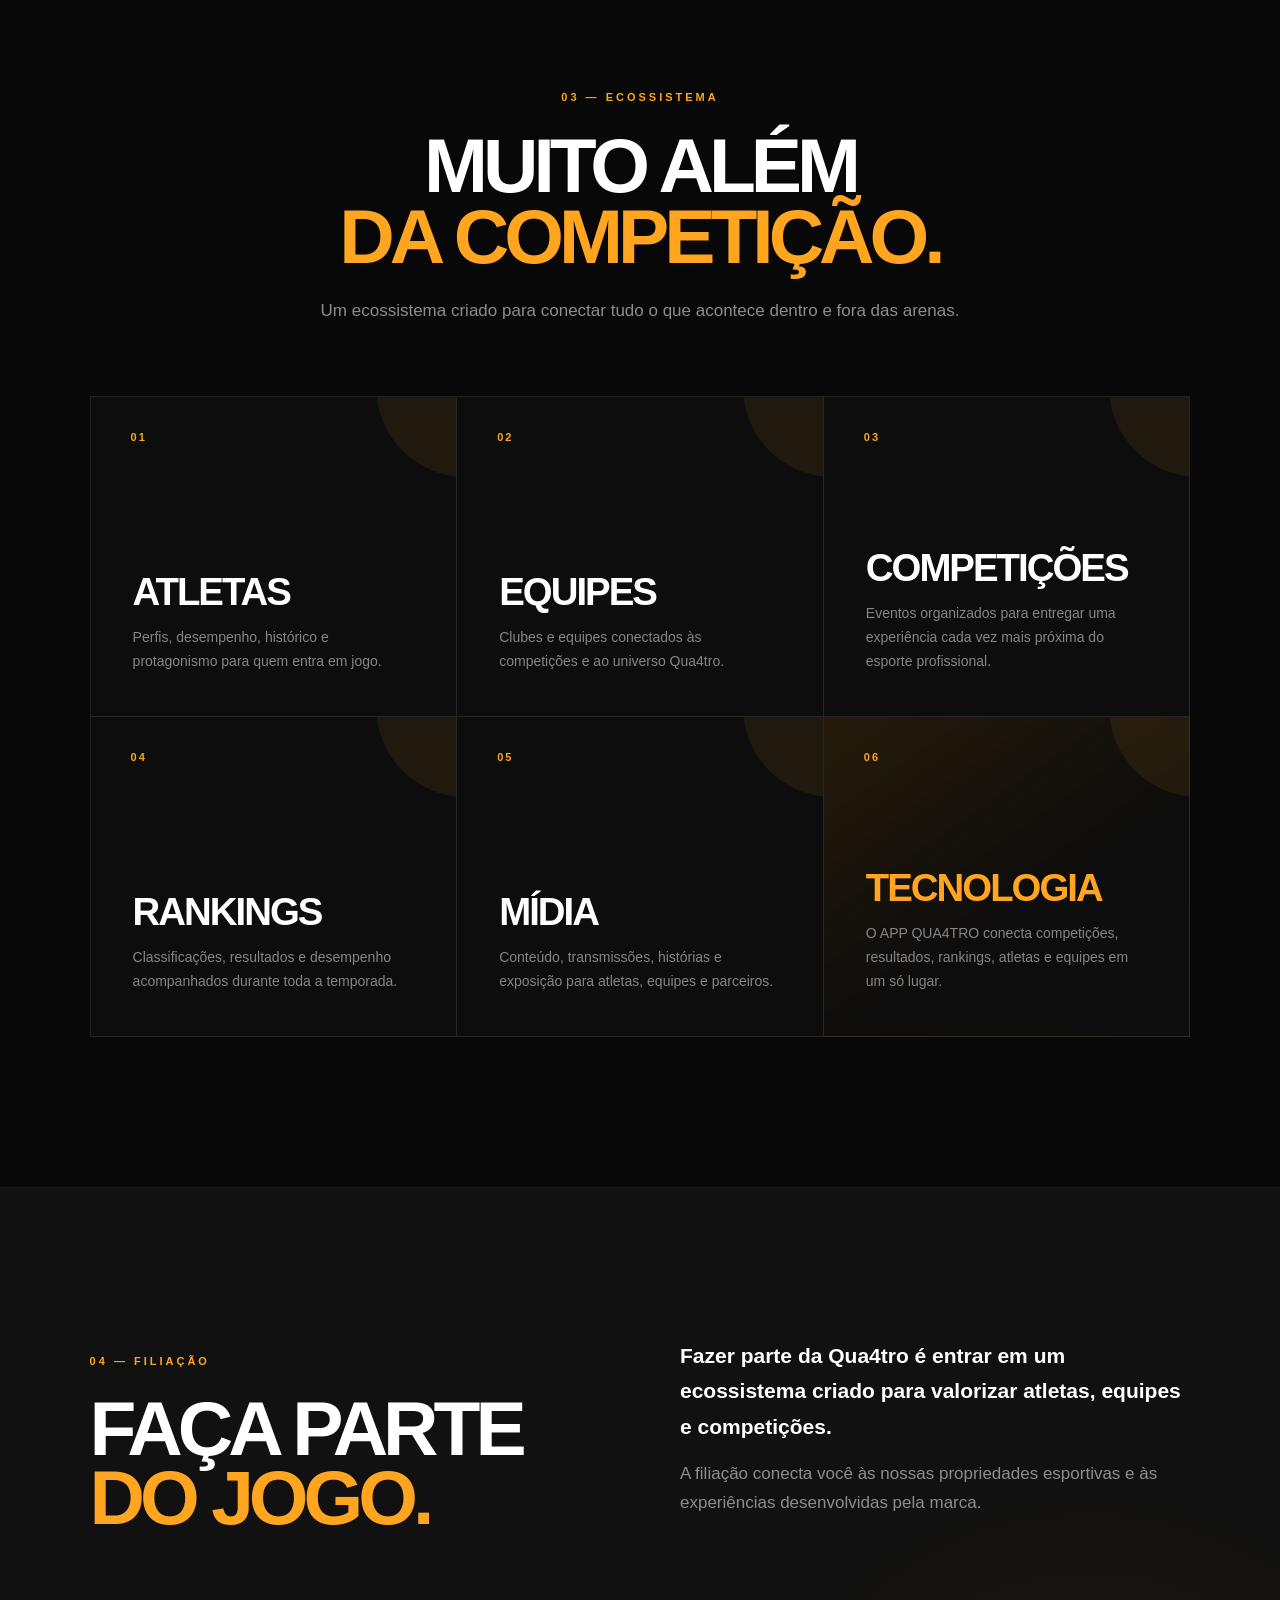
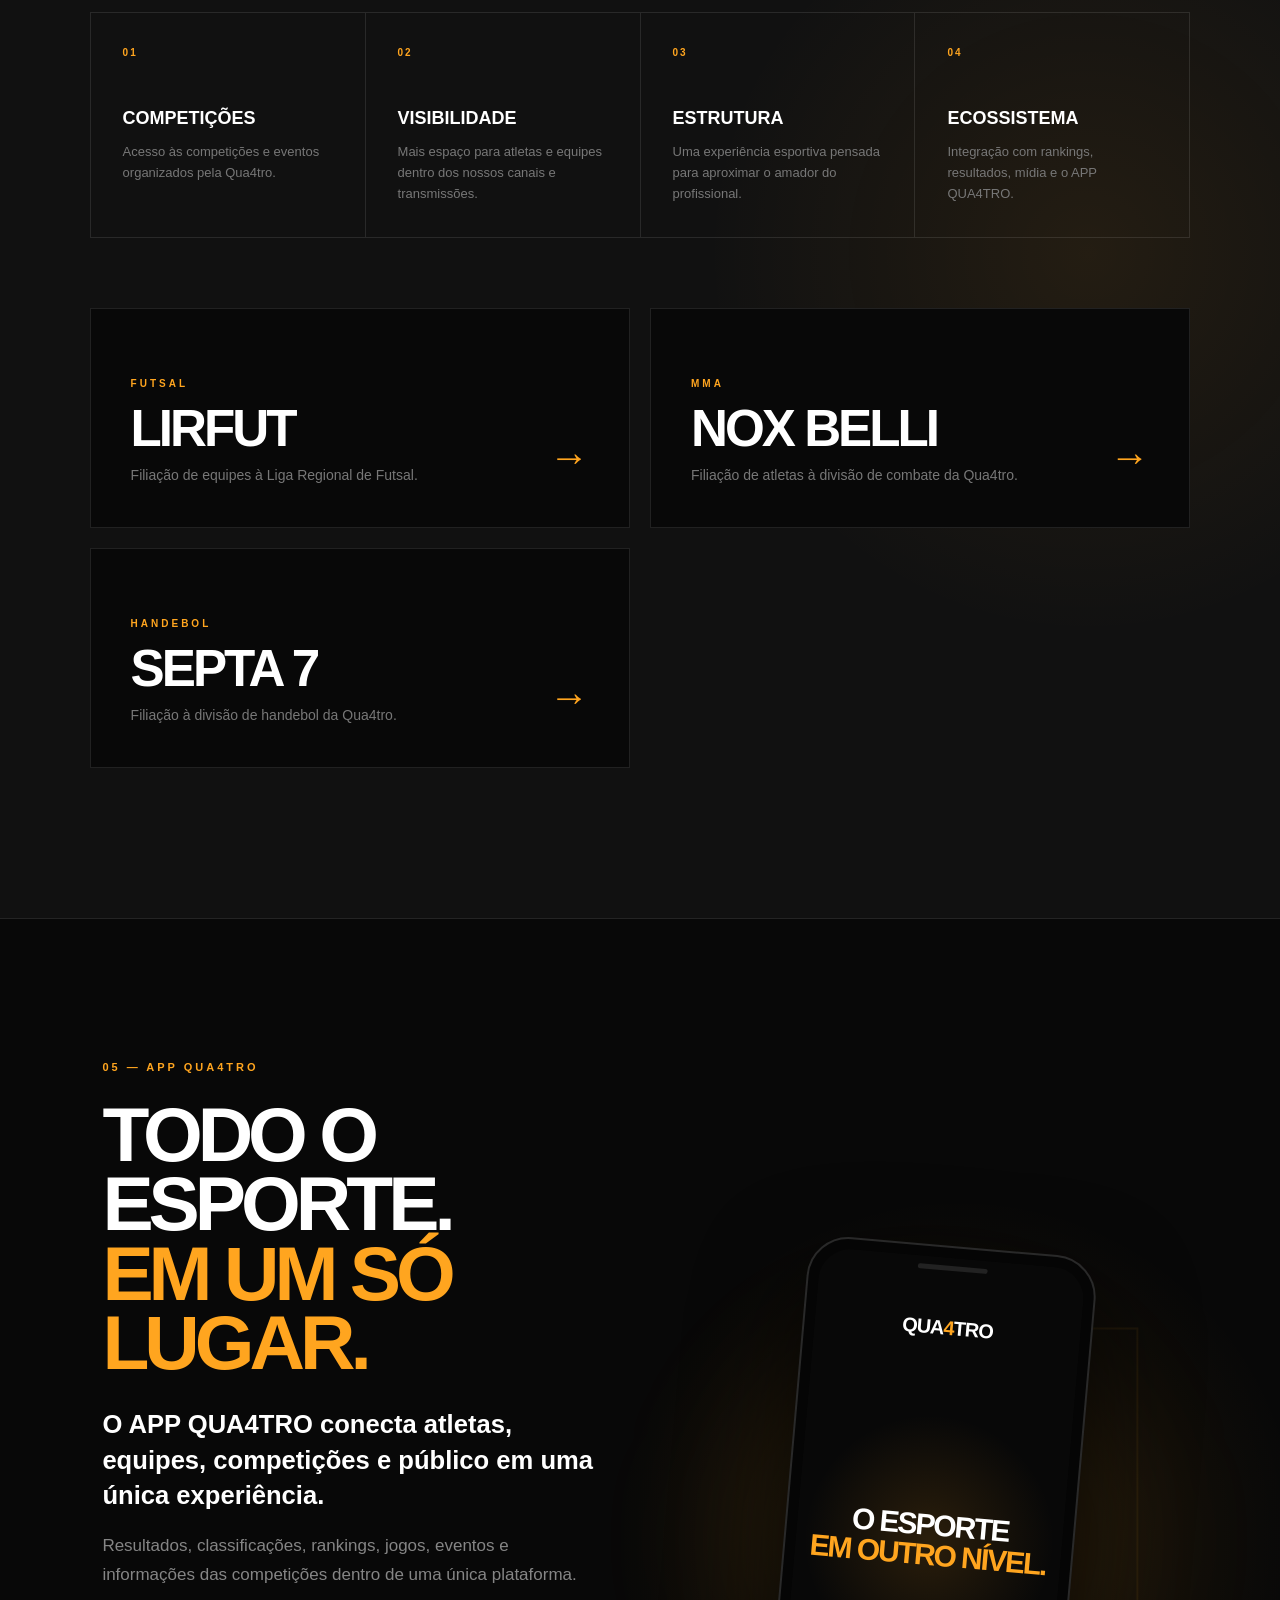
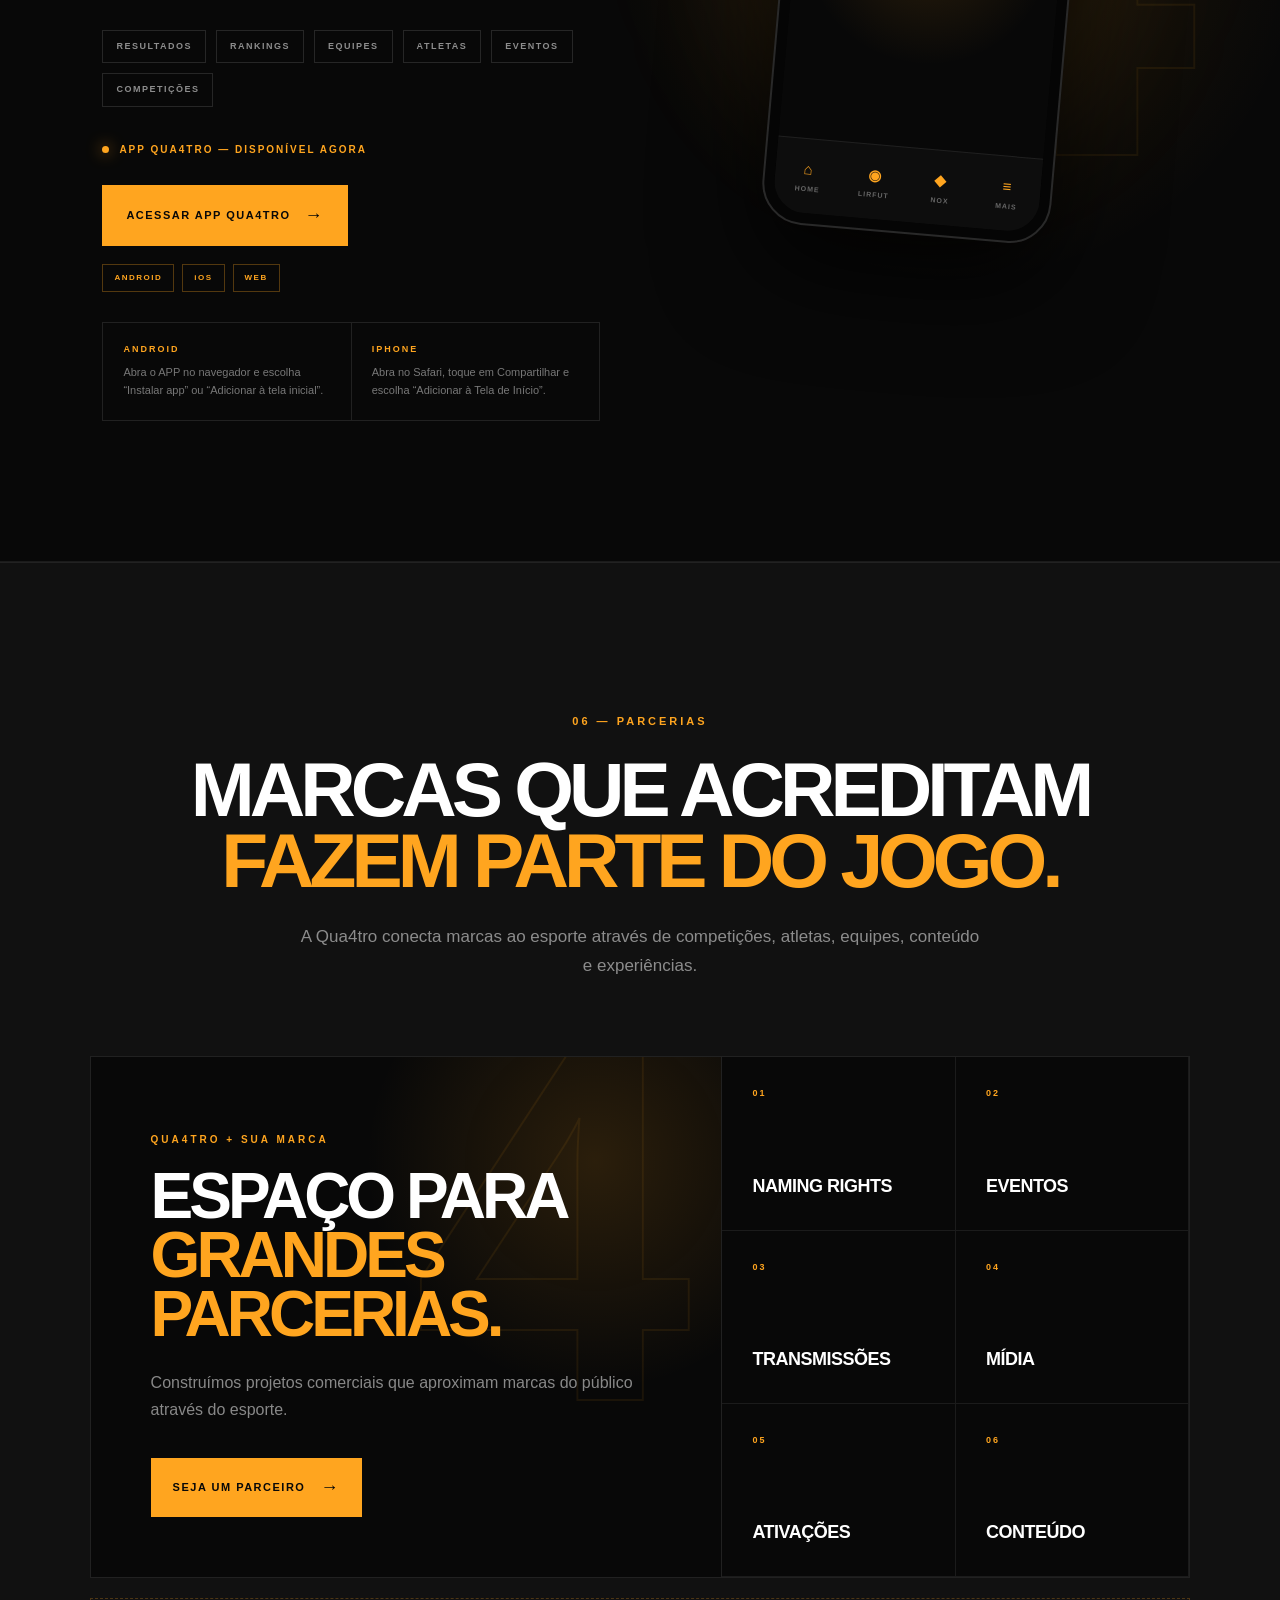
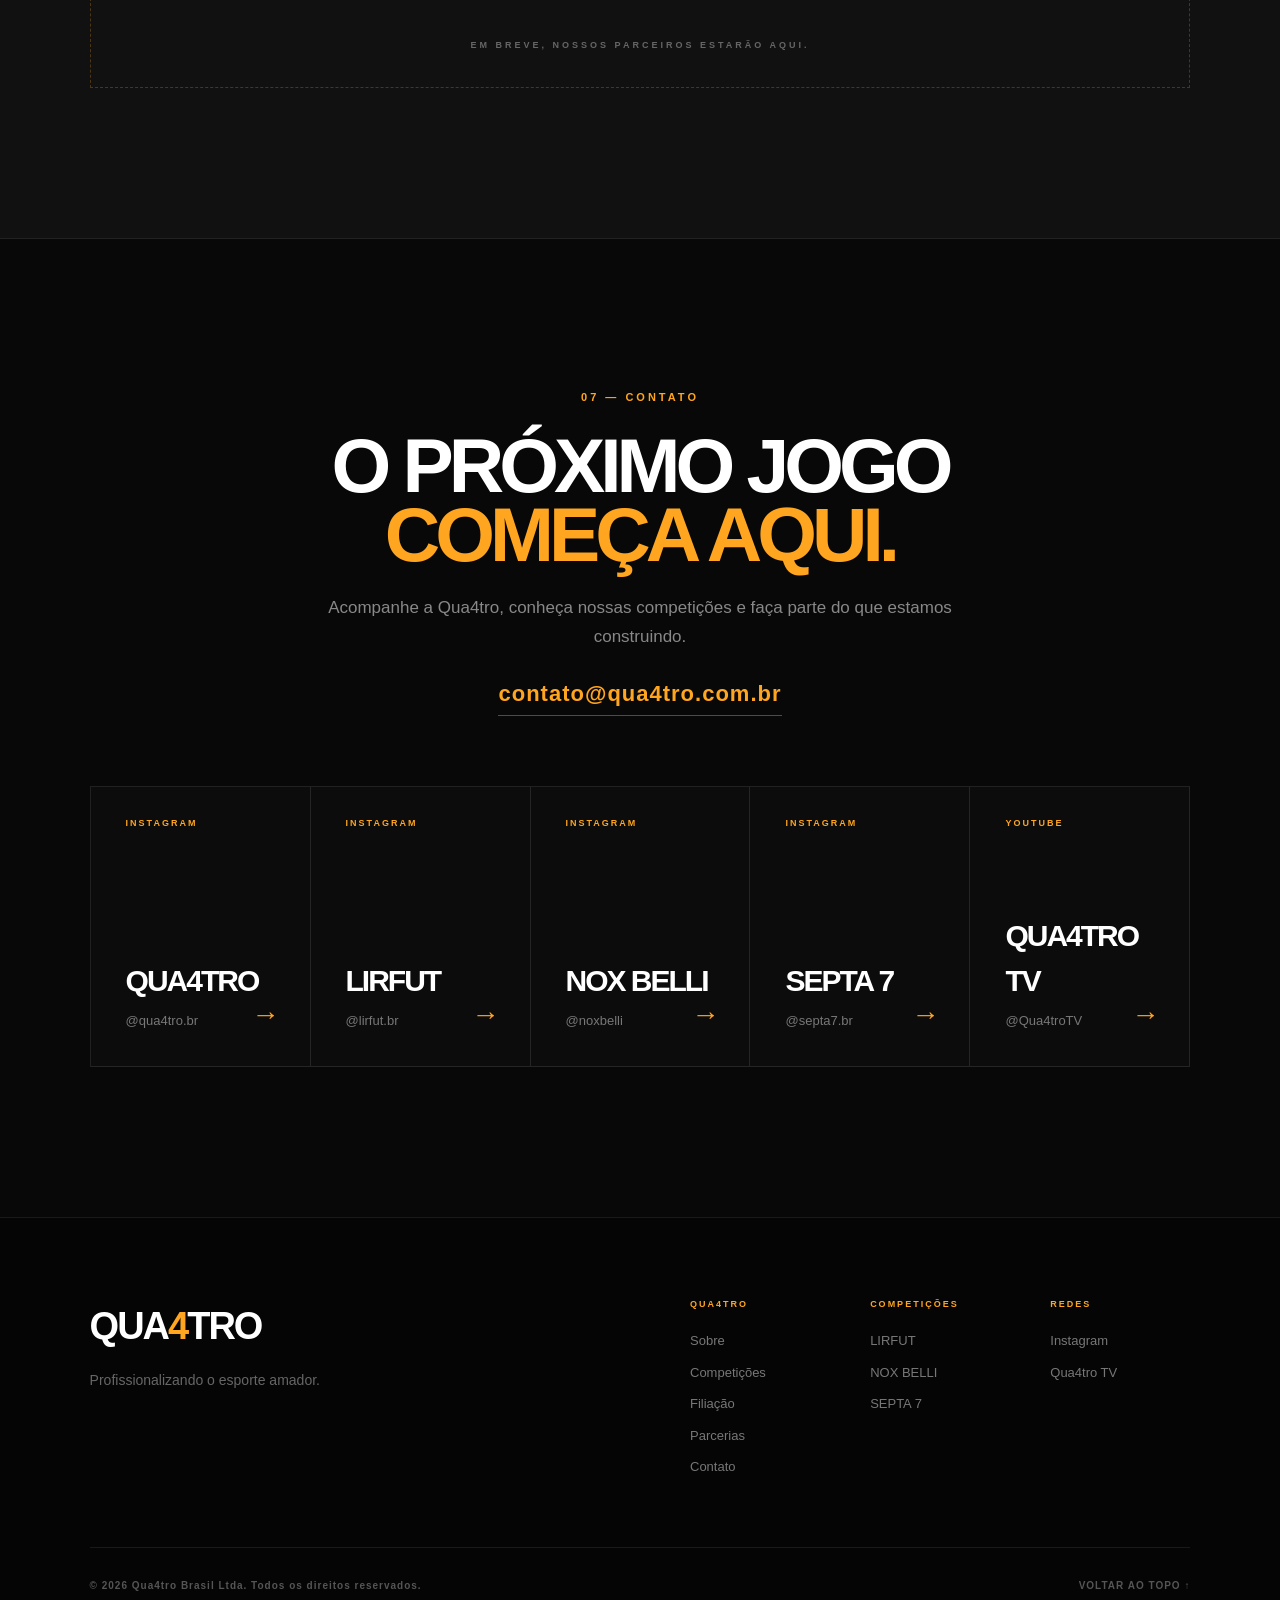
==== commit a309ded2: "Update index.html" ====
--- a/index.html
+++ b/index.html
@@ -2,41 +2,199 @@
 <html lang="pt-BR">
 
 <head>
-    <!-- Google tag (gtag.js) -->
-<script async src="https://www.googletagmanager.com/gtag/js?id=G-982VR130YJ"></script>
-
-<script>
-    window.dataLayer = window.dataLayer || [];
-
-    function gtag() {
-        dataLayer.push(arguments);
+
+    <!-- =========================================
+         GOOGLE ANALYTICS
+         ========================================= -->
+
+    <script async src="https://www.googletagmanager.com/gtag/js?id=G-982VR130YJ"></script>
+
+    <script>
+        window.dataLayer = window.dataLayer || [];
+
+        function gtag() {
+            dataLayer.push(arguments);
+        }
+
+        gtag('js', new Date());
+
+        gtag('config', 'G-982VR130YJ');
+
+        function trackQua4tro(eventName, locationName) {
+            gtag('event', eventName, {
+                cta_location: locationName
+            });
+        }
+    </script>
+
+
+    <!-- =========================================
+         CONFIGURAÇÕES BÁSICAS
+         ========================================= -->
+
+    <meta charset="UTF-8">
+
+    <meta
+        name="viewport"
+        content="width=device-width, initial-scale=1.0"
+    >
+
+    <title>Qua4tro | O esporte amador em outro nível</title>
+
+    <meta
+        name="description"
+        content="Qua4tro — O esporte amador em outro nível. Competições, atletas, equipes, tecnologia, mídia e experiências esportivas."
+    >
+
+    <meta
+        name="robots"
+        content="index, follow"
+    >
+
+    <meta
+        name="theme-color"
+        content="#080808"
+    >
+
+    <link
+        rel="canonical"
+        href="https://qua4tro.com.br/"
+    >
+
+
+    <!-- =========================================
+         FAVICON
+         ========================================= -->
+
+    <link
+        rel="icon"
+        type="image/png"
+        href="images/favicon.png"
+    >
+
+
+    <!-- =========================================
+         OPEN GRAPH
+         WhatsApp / Facebook / LinkedIn
+         ========================================= -->
+
+    <meta
+        property="og:type"
+        content="website"
+    >
+
+    <meta
+        property="og:locale"
+        content="pt_BR"
+    >
+
+    <meta
+        property="og:site_name"
+        content="Qua4tro"
+    >
+
+    <meta
+        property="og:title"
+        content="Qua4tro | O esporte amador em outro nível"
+    >
+
+    <meta
+        property="og:description"
+        content="Competições, atletas, equipes, tecnologia e experiências esportivas. Conheça o ecossistema Qua4tro."
+    >
+
+    <meta
+        property="og:url"
+        content="https://qua4tro.com.br/"
+    >
+
+    <meta
+        property="og:image"
+        content="https://qua4tro.com.br/images/share-qua4tro.png"
+    >
+
+    <meta
+        property="og:image:width"
+        content="1200"
+    >
+
+    <meta
+        property="og:image:height"
+        content="630"
+    >
+
+    <meta
+        property="og:image:alt"
+        content="Qua4tro — O esporte amador em outro nível"
+    >
+
+
+    <!-- =========================================
+         X / TWITTER
+         ========================================= -->
+
+    <meta
+        name="twitter:card"
+        content="summary_large_image"
+    >
+
+    <meta
+        name="twitter:title"
+        content="Qua4tro | O esporte amador em outro nível"
+    >
+
+    <meta
+        name="twitter:description"
+        content="Competições, atletas, equipes, tecnologia e experiências esportivas. Conheça o ecossistema Qua4tro."
+    >
+
+    <meta
+        name="twitter:image"
+        content="https://qua4tro.com.br/images/share-qua4tro.png"
+    >
+
+
+    <!-- =========================================
+         DADOS ESTRUTURADOS — GOOGLE
+         ========================================= -->
+
+    <script type="application/ld+json">
+    {
+        "@context": "https://schema.org",
+        "@type": "Organization",
+        "name": "Qua4tro Brasil",
+        "url": "https://qua4tro.com.br/",
+        "logo": "https://qua4tro.com.br/images/favicon.png",
+        "email": "contato@qua4tro.com.br",
+        "sameAs": [
+            "https://www.instagram.com/qua4tro.br/",
+            "https://www.instagram.com/lirfut.br/",
+            "https://www.instagram.com/noxbelli/",
+            "https://www.instagram.com/septa7.br/",
+            "https://www.youtube.com/@Qua4troTV"
+        ]
     }
-
-    gtag('js', new Date());
-
-    gtag('config', 'G-982VR130YJ');
-    unction trackQua4tro(eventName, locationName) {
-    gtag('event', eventName, {
-        cta_location: locationName
-    });
-}
-</script>
-    <meta charset="UTF-8">
-    <meta name="viewport" content="width=device-width, initial-scale=1.0">
-
-    <title>Qua4tro | Profissionalizando o esporte amador</title>
-
-    <meta name="description"
-        content="Qua4tro — Profissionalizando o esporte amador através de competições, atletas, equipes e experiências esportivas.">
-
-<link rel="stylesheet" href="css/style.css?v=19">
+    </script>
+
+
+    <!-- =========================================
+         CSS
+         ========================================= -->
+
+    <link
+        rel="stylesheet"
+        href="css/style.css?v=19"
+    >
+
 </head>
 
+
 <body>
 
-    <!-- ==============================
-         MENU
-         ============================== -->
+
+    <!-- =========================================
+         HEADER
+         ========================================= -->
 
     <header class="header">
 
@@ -44,1069 +202,1343 @@
             QUA<span>4</span>TRO
         </a>
 
+
         <nav class="nav">
-            <a href="#sobre">Sobre</a>
-            <a href="#competicoes">Competições</a>
-            <a href="#filiacao">Filiação</a>
-            <a href="#contato">Contato</a>
+
+            <a href="#sobre">
+                Sobre
+            </a>
+
+            <a href="#competicoes">
+                Competições
+            </a>
+
+            <a href="#filiacao">
+                Filiação
+            </a>
+
+            <a href="#contato">
+                Contato
+            </a>
+
         </nav>
 
+
         <div class="header-actions">
 
-    <a
-        href="https://qua4tro.expo.app/"
-        target="_blank"
-        rel="noopener"
-        class="nav-app-button"
-        onclick="trackQua4tro('acessar_app', 'header')"
-    >
-        ACESSAR APP
-    </a>
-
-    <a
-        href="#filiacao"
-        class="nav-button"
-        onclick="trackQua4tro('filie_se', 'header')"
-    >
-        FILIE-SE
-    </a>
-
-</div>
-        </header>
-
-    <!-- ==============================
-         HERO
-         ============================== -->
+            <a
+                href="https://qua4tro.expo.app/"
+                target="_blank"
+                rel="noopener"
+                class="nav-app-button"
+                onclick="trackQua4tro('acessar_app', 'header')"
+            >
+                ACESSAR APP
+            </a>
+
+            <a
+                href="#filiacao"
+                class="nav-button"
+                onclick="trackQua4tro('filie_se', 'header')"
+            >
+                FILIE-SE
+            </a>
+
+        </div>
+
+    </header>
+
 
     <main>
 
-<section class="hero">
-
-    <div class="hero-background-number">
-        4
-    </div>
-
-    <div class="hero-lines"></div>
-
-    <div class="hero-content">
-
-        <div class="hero-tag">
-            QUA4TRO BRASIL
-        </div>
-
-        <h1>
-            O ESPORTE
-            <span>EM OUTRO NÍVEL.</span>
-        </h1>
-
-        <p class="hero-description">
-            Competições. Atletas. Equipes.
-            Uma nova experiência para o esporte amador.
-        </p>
-
-        <div class="hero-buttons">
-
-    <a href="#competicoes" class="button button-primary">
-        CONHEÇA AS COMPETIÇÕES
-    </a>
-
-    <a href="#filiacao" class="button button-secondary">
-        SEJA QUA4TRO
-    </a>
-
-    <a
-        href="https://whatsapp.com/channel/0029Vb8iElECBtxHHwyRXE1p"
-        target="_blank"
-        rel="noopener"
-        class="button button-secondary"
-        onclick="trackQua4tro('canal_whatsapp', 'hero')"
-    >
-        CANAL WHATSAPP
-    </a>
-
-</div>
-
-    </div>
-
-    <div class="hero-bottom">
-
-        <span>
-            PROFISSIONALIZANDO O ESPORTE AMADOR
-        </span>
-
-        <span class="hero-scroll">
-            SCROLL ↓
-        </span>
-
-    </div>
-
-</section>
-
-
-        <!-- ==============================
+
+        <!-- =========================================
+             HERO
+             ========================================= -->
+
+        <section class="hero">
+
+            <div class="hero-background-number">
+                4
+            </div>
+
+            <div class="hero-lines"></div>
+
+
+            <div class="hero-content">
+
+                <div class="hero-tag">
+                    QUA4TRO BRASIL
+                </div>
+
+                <h1>
+                    O ESPORTE
+                    <span>EM OUTRO NÍVEL.</span>
+                </h1>
+
+                <p class="hero-description">
+                    Competições. Atletas. Equipes.
+                    Uma nova experiência para o esporte amador.
+                </p>
+
+
+                <div class="hero-buttons">
+
+                    <a
+                        href="#competicoes"
+                        class="button button-primary"
+                        onclick="trackQua4tro('ver_competicoes', 'hero')"
+                    >
+                        CONHEÇA AS COMPETIÇÕES
+                    </a>
+
+                    <a
+                        href="#filiacao"
+                        class="button button-secondary"
+                        onclick="trackQua4tro('filie_se', 'hero')"
+                    >
+                        SEJA QUA4TRO
+                    </a>
+
+                    <a
+                        href="https://whatsapp.com/channel/0029Vb8iElECBtxHHwyRXE1p"
+                        target="_blank"
+                        rel="noopener"
+                        class="button button-secondary"
+                        onclick="trackQua4tro('canal_whatsapp', 'hero')"
+                    >
+                        CANAL WHATSAPP
+                    </a>
+
+                </div>
+
+            </div>
+
+
+            <div class="hero-bottom">
+
+                <span>
+                    PROFISSIONALIZANDO O ESPORTE AMADOR
+                </span>
+
+                <span class="hero-scroll">
+                    SCROLL ↓
+                </span>
+
+            </div>
+
+        </section>
+
+
+        <!-- =========================================
              SOBRE
-             ============================== -->
-        
-<section id="sobre" class="about-section">
-
-    <div class="about-left">
-
-        <div class="section-label">
-            01 — QUA4TRO
-        </div>
-
-        <h2>
-            O ESPORTE AMADOR
-            <span>MERECE MAIS.</span>
-        </h2>
-
-    </div>
-
-
-    <div class="about-right">
-
-        <p class="about-intro">
-            A Qua4tro nasceu para aproximar a experiência
-            do esporte amador da estrutura encontrada
-            no esporte profissional.
-        </p>
-
-        <p>
-            Criamos competições com organização, identidade,
-            tecnologia e uma experiência pensada para valorizar
-            atletas, equipes, parceiros e público.
-        </p>
-
-
-        <div class="about-pillars">
-
-            <div class="about-pillar">
-                <span>01</span>
-                <h3>PROFISSIONALIZAR</h3>
+             ========================================= -->
+
+        <section id="sobre" class="about-section">
+
+            <div class="about-left">
+
+                <div class="section-label">
+                    01 — QUA4TRO
+                </div>
+
+                <h2>
+                    O ESPORTE AMADOR
+                    <span>MERECE MAIS.</span>
+                </h2>
+
+            </div>
+
+
+            <div class="about-right">
+
+                <p class="about-intro">
+                    A Qua4tro nasceu para aproximar a experiência
+                    do esporte amador da estrutura encontrada
+                    no esporte profissional.
+                </p>
+
                 <p>
-                    Elevar o padrão das competições amadoras.
+                    Criamos competições com organização, identidade,
+                    tecnologia e uma experiência pensada para valorizar
+                    atletas, equipes, parceiros e público.
                 </p>
-            </div>
-
-            <div class="about-pillar">
-                <span>02</span>
-                <h3>VALORIZAR</h3>
+
+
+                <div class="about-pillars">
+
+                    <div class="about-pillar">
+
+                        <span>01</span>
+
+                        <h3>
+                            PROFISSIONALIZAR
+                        </h3>
+
+                        <p>
+                            Elevar o padrão das competições amadoras.
+                        </p>
+
+                    </div>
+
+
+                    <div class="about-pillar">
+
+                        <span>02</span>
+
+                        <h3>
+                            VALORIZAR
+                        </h3>
+
+                        <p>
+                            Dar protagonismo para atletas e equipes.
+                        </p>
+
+                    </div>
+
+
+                    <div class="about-pillar">
+
+                        <span>03</span>
+
+                        <h3>
+                            CONECTAR
+                        </h3>
+
+                        <p>
+                            Unir esporte, público, marcas e tecnologia.
+                        </p>
+
+                    </div>
+
+                </div>
+
+            </div>
+
+        </section>
+
+
+        <!-- =========================================
+             COMPETIÇÕES
+             ========================================= -->
+
+        <section
+            id="competicoes"
+            class="competitions-section"
+        >
+
+            <div class="competitions-heading">
+
+                <div class="section-label">
+                    02 — COMPETIÇÕES
+                </div>
+
+                <h2>
+                    DIFERENTES ESPORTES.
+                    <span>UMA VISÃO.</span>
+                </h2>
+
                 <p>
-                    Dar protagonismo para atletas e equipes.
+                    Competições criadas para elevar o nível do esporte,
+                    dentro e fora das arenas.
                 </p>
-            </div>
-
-            <div class="about-pillar">
-                <span>03</span>
-                <h3>CONECTAR</h3>
+
+            </div>
+
+
+            <div class="division-grid">
+
+
+                <!-- LIRFUT -->
+
+                <article class="division-card">
+
+                    <img
+                        src="images/Logo Lirfut.svg"
+                        alt="LIRFUT — Liga Regional de Futsal"
+                        class="division-image"
+                    >
+
+                    <div class="division-overlay"></div>
+
+                    <div class="division-number">
+                        01
+                    </div>
+
+
+                    <div class="division-content">
+
+                        <div class="division-category">
+                            FUTSAL
+                        </div>
+
+                        <h3>
+                            LIRFUT
+                        </h3>
+
+                        <p>
+                            Liga Regional de Futsal.
+                            Competição, estrutura e experiência
+                            para equipes e atletas.
+                        </p>
+
+                        <a
+                            href="https://www.instagram.com/lirfut.br/"
+                            target="_blank"
+                            rel="noopener"
+                            class="division-button"
+                            onclick="trackQua4tro('conhecer_lirfut', 'competicoes')"
+                        >
+                            CONHECER LIRFUT
+                            <span>→</span>
+                        </a>
+
+                    </div>
+
+                </article>
+
+
+                <!-- NOX BELLI -->
+
+                <article class="division-card">
+
+                    <img
+                        src="images/Logo Noxbelli.svg"
+                        alt="NOX BELLI — Divisão de MMA da Qua4tro"
+                        class="division-image"
+                    >
+
+                    <div class="division-overlay"></div>
+
+                    <div class="division-number">
+                        02
+                    </div>
+
+
+                    <div class="division-content">
+
+                        <div class="division-category">
+                            MMA
+                        </div>
+
+                        <h3>
+                            NOX BELLI
+                        </h3>
+
+                        <p>
+                            Combate, performance e competição.
+                            Uma nova experiência para os atletas
+                            de MMA.
+                        </p>
+
+                        <a
+                            href="https://www.instagram.com/noxbelli/"
+                            target="_blank"
+                            rel="noopener"
+                            class="division-button"
+                            onclick="trackQua4tro('conhecer_nox_belli', 'competicoes')"
+                        >
+                            CONHECER NOX BELLI
+                            <span>→</span>
+                        </a>
+
+                    </div>
+
+                </article>
+
+
+                <!-- SEPTA 7 -->
+
+                <article class="division-card septa-card">
+
+                    <img
+                        src="images/Logo Septa7.svg"
+                        alt="SEPTA 7 — Handebol"
+                        class="division-image septa-logo"
+                    >
+
+                    <div class="division-overlay"></div>
+
+                    <div class="division-number">
+                        03
+                    </div>
+
+
+                    <div class="division-content">
+
+                        <div class="division-category">
+                            HANDEBOL
+                        </div>
+
+                        <h3>
+                            SEPTA 7
+                        </h3>
+
+                        <p>
+                            Jogue com o coração.
+                            Uma competição criada para quem vive
+                            o handebol dentro e fora da quadra.
+                        </p>
+
+                        <a
+                            href="https://www.instagram.com/septa7.br/"
+                            target="_blank"
+                            rel="noopener"
+                            class="division-button"
+                            onclick="trackQua4tro('conhecer_septa7', 'competicoes')"
+                        >
+                            CONHECER SEPTA 7
+                            <span>→</span>
+                        </a>
+
+                    </div>
+
+                </article>
+
+            </div>
+
+        </section>
+
+
+        <!-- =========================================
+             ECOSSISTEMA
+             ========================================= -->
+
+        <section class="ecosystem-section">
+
+            <div class="ecosystem-heading">
+
+                <div class="section-label">
+                    03 — ECOSSISTEMA
+                </div>
+
+                <h2>
+                    MUITO ALÉM
+                    <span>DA COMPETIÇÃO.</span>
+                </h2>
+
                 <p>
-                    Unir esporte, público, marcas e tecnologia.
+                    Um ecossistema criado para conectar tudo o que
+                    acontece dentro e fora das arenas.
                 </p>
-            </div>
-
-        </div>
-
-    </div>
-
-</section>
-
-        <!-- ==============================
-             COMPETIÇÕES
-             ============================== -->
-
-<section id="competicoes" class="competitions-section">
-
-    <div class="competitions-heading">
-
-        <div class="section-label">
-            02 — COMPETIÇÕES
-        </div>
-
-        <h2>
-            DIFERENTES ESPORTES.
-            <span>UMA VISÃO.</span>
-        </h2>
-
-        <p>
-            Competições criadas para elevar o nível do esporte,
-            dentro e fora das arenas.
-        </p>
-
-    </div>
-
-
-    <div class="division-grid">
-
-
-        <!-- ==============================
-             LIRFUT
-             ============================== -->
-
-        <article class="division-card">
-
-            <img
-                src="images/Logo Lirfut.svg"
-                alt="LIRFUT — Liga Regional de Futsal"
-                class="division-image"
-            >
-
-            <div class="division-overlay"></div>
-
-            <div class="division-number">
-                01
-            </div>
-
-            <div class="division-content">
-
-                <div class="division-category">
-                    FUTSAL
-                </div>
-
-                <h3>
-                    LIRFUT
-                </h3>
+
+            </div>
+
+
+            <div class="ecosystem-grid">
+
+
+                <div class="ecosystem-card">
+
+                    <span class="ecosystem-number">
+                        01
+                    </span>
+
+                    <h3>
+                        ATLETAS
+                    </h3>
+
+                    <p>
+                        Perfis, desempenho, histórico e protagonismo
+                        para quem entra em jogo.
+                    </p>
+
+                </div>
+
+
+                <div class="ecosystem-card">
+
+                    <span class="ecosystem-number">
+                        02
+                    </span>
+
+                    <h3>
+                        EQUIPES
+                    </h3>
+
+                    <p>
+                        Clubes e equipes conectados às competições
+                        e ao universo Qua4tro.
+                    </p>
+
+                </div>
+
+
+                <div class="ecosystem-card">
+
+                    <span class="ecosystem-number">
+                        03
+                    </span>
+
+                    <h3>
+                        COMPETIÇÕES
+                    </h3>
+
+                    <p>
+                        Eventos organizados para entregar uma experiência
+                        cada vez mais próxima do esporte profissional.
+                    </p>
+
+                </div>
+
+
+                <div class="ecosystem-card">
+
+                    <span class="ecosystem-number">
+                        04
+                    </span>
+
+                    <h3>
+                        RANKINGS
+                    </h3>
+
+                    <p>
+                        Classificações, resultados e desempenho
+                        acompanhados durante toda a temporada.
+                    </p>
+
+                </div>
+
+
+                <div class="ecosystem-card">
+
+                    <span class="ecosystem-number">
+                        05
+                    </span>
+
+                    <h3>
+                        MÍDIA
+                    </h3>
+
+                    <p>
+                        Conteúdo, transmissões, histórias e exposição
+                        para atletas, equipes e parceiros.
+                    </p>
+
+                </div>
+
+
+                <div class="ecosystem-card ecosystem-card-featured">
+
+                    <span class="ecosystem-number">
+                        06
+                    </span>
+
+                    <h3>
+                        TECNOLOGIA
+                    </h3>
+
+                    <p>
+                        O APP QUA4TRO conecta competições, resultados,
+                        rankings, atletas e equipes em um só lugar.
+                    </p>
+
+                </div>
+
+            </div>
+
+        </section>
+
+
+        <!-- =========================================
+             FILIAÇÃO
+             ========================================= -->
+
+        <section
+            id="filiacao"
+            class="affiliation-section"
+        >
+
+            <div class="affiliation-top">
+
+                <div class="affiliation-heading">
+
+                    <div class="section-label">
+                        04 — FILIAÇÃO
+                    </div>
+
+                    <h2>
+                        FAÇA PARTE
+                        <span>DO JOGO.</span>
+                    </h2>
+
+                </div>
+
+
+                <div class="affiliation-intro">
+
+                    <p>
+                        Fazer parte da Qua4tro é entrar em um ecossistema
+                        criado para valorizar atletas, equipes e competições.
+                    </p>
+
+                    <p>
+                        A filiação conecta você às nossas propriedades
+                        esportivas e às experiências desenvolvidas pela marca.
+                    </p>
+
+                </div>
+
+            </div>
+
+
+            <div class="benefits-grid">
+
+
+                <div class="benefit">
+
+                    <span>01</span>
+
+                    <h3>
+                        COMPETIÇÕES
+                    </h3>
+
+                    <p>
+                        Acesso às competições e eventos organizados
+                        pela Qua4tro.
+                    </p>
+
+                </div>
+
+
+                <div class="benefit">
+
+                    <span>02</span>
+
+                    <h3>
+                        VISIBILIDADE
+                    </h3>
+
+                    <p>
+                        Mais espaço para atletas e equipes dentro
+                        dos nossos canais e transmissões.
+                    </p>
+
+                </div>
+
+
+                <div class="benefit">
+
+                    <span>03</span>
+
+                    <h3>
+                        ESTRUTURA
+                    </h3>
+
+                    <p>
+                        Uma experiência esportiva pensada para aproximar
+                        o amador do profissional.
+                    </p>
+
+                </div>
+
+
+                <div class="benefit">
+
+                    <span>04</span>
+
+                    <h3>
+                        ECOSSISTEMA
+                    </h3>
+
+                    <p>
+                        Integração com rankings, resultados, mídia
+                        e o APP QUA4TRO.
+                    </p>
+
+                </div>
+
+            </div>
+
+
+            <div class="affiliation-options">
+
+
+                <!-- LIRFUT -->
+
+                <a
+                    href="https://forms.gle/EaRvEnEHtddZzC7U7"
+                    target="_blank"
+                    rel="noopener"
+                    class="affiliation-option"
+                    onclick="trackQua4tro('filiacao_lirfut', 'filiacao')"
+                >
+
+                    <div>
+
+                        <span class="option-category">
+                            FUTSAL
+                        </span>
+
+                        <h3>
+                            LIRFUT
+                        </h3>
+
+                        <p>
+                            Filiação de equipes à Liga Regional de Futsal.
+                        </p>
+
+                    </div>
+
+                    <span class="option-arrow">
+                        →
+                    </span>
+
+                </a>
+
+
+                <!-- NOX BELLI -->
+
+                <a
+                    href="https://forms.gle/BhDsDBAVzpL3pBuFA"
+                    target="_blank"
+                    rel="noopener"
+                    class="affiliation-option"
+                    onclick="trackQua4tro('filiacao_nox_belli', 'filiacao')"
+                >
+
+                    <div>
+
+                        <span class="option-category">
+                            MMA
+                        </span>
+
+                        <h3>
+                            NOX BELLI
+                        </h3>
+
+                        <p>
+                            Filiação de atletas à divisão de combate da Qua4tro.
+                        </p>
+
+                    </div>
+
+                    <span class="option-arrow">
+                        →
+                    </span>
+
+                </a>
+
+
+                <!-- SEPTA 7 -->
+
+                <a
+                    href="https://forms.gle/gKg9cev3rkhZyomo6"
+                    target="_blank"
+                    rel="noopener"
+                    class="affiliation-option"
+                    onclick="trackQua4tro('filiacao_septa7', 'filiacao')"
+                >
+
+                    <div>
+
+                        <span class="option-category">
+                            HANDEBOL
+                        </span>
+
+                        <h3>
+                            SEPTA 7
+                        </h3>
+
+                        <p>
+                            Filiação à divisão de handebol da Qua4tro.
+                        </p>
+
+                    </div>
+
+                    <span class="option-arrow">
+                        →
+                    </span>
+
+                </a>
+
+            </div>
+
+        </section>
+
+
+        <!-- =========================================
+             APP QUA4TRO
+             ========================================= -->
+
+        <section class="app-showcase">
+
+
+            <div class="app-info">
+
+                <div class="section-label">
+                    05 — APP QUA4TRO
+                </div>
+
+                <h2>
+                    TODO O ESPORTE.
+                    <span>EM UM SÓ LUGAR.</span>
+                </h2>
+
+                <p class="app-intro">
+                    O APP QUA4TRO conecta atletas, equipes,
+                    competições e público em uma única experiência.
+                </p>
 
                 <p>
-                    Liga Regional de Futsal.
-                    Competição, estrutura e experiência
-                    para equipes e atletas.
+                    Resultados, classificações, rankings, jogos, eventos
+                    e informações das competições dentro de uma única plataforma.
                 </p>
 
+
+                <div class="app-features">
+
+                    <span>RESULTADOS</span>
+                    <span>RANKINGS</span>
+                    <span>EQUIPES</span>
+                    <span>ATLETAS</span>
+                    <span>EVENTOS</span>
+                    <span>COMPETIÇÕES</span>
+
+                </div>
+
+
+                <div class="app-status">
+
+                    <span class="app-status-dot"></span>
+
+                    APP QUA4TRO — DISPONÍVEL AGORA
+
+                </div>
+
+
                 <a
-                   href="https://www.instagram.com/lirfut.br/"
-                   target="_blank"
-                   rel="noopener"
-                   class="division-button"
-                   onclick="trackQua4tro('conhecer_lirfut', 'competicoes')"
-                  >
-                   CONHECER LIRFUT
-                   <span>→</span>
+                    href="https://qua4tro.expo.app/"
+                    target="_blank"
+                    rel="noopener"
+                    class="app-download-button"
+                    onclick="trackQua4tro('acessar_app', 'secao_app')"
+                >
+                    ACESSAR APP QUA4TRO
+                    <span>→</span>
                 </a>
 
-            </div>
-
-        </article>
-
-
-        <!-- ==============================
-             NOX BELLI
-             ============================== -->
-
-        <article class="division-card">
-
-            <img
-                src="images/Logo Noxbelli.svg"
-                alt="NOX BELLI — divisão de MMA da Qua4tro"
-                class="division-image"
-            >
-
-            <div class="division-overlay"></div>
-
-            <div class="division-number">
-                02
-            </div>
-
-            <div class="division-content">
-
-                <div class="division-category">
-                    MMA
-                </div>
-
-                <h3>
-                    NOX BELLI
-                </h3>
+
+                <div class="app-platforms">
+
+                    <span>ANDROID</span>
+                    <span>iOS</span>
+                    <span>WEB</span>
+
+                </div>
+
+
+                <div class="app-install-guide">
+
+                    <div>
+
+                        <strong>
+                            ANDROID
+                        </strong>
+
+                        <p>
+                            Abra o APP no navegador e escolha
+                            “Instalar app” ou “Adicionar à tela inicial”.
+                        </p>
+
+                    </div>
+
+
+                    <div>
+
+                        <strong>
+                            IPHONE
+                        </strong>
+
+                        <p>
+                            Abra no Safari, toque em Compartilhar
+                            e escolha “Adicionar à Tela de Início”.
+                        </p>
+
+                    </div>
+
+                </div>
+
+            </div>
+
+
+            <div class="app-visual">
+
+                <div class="phone-glow"></div>
+
+
+                <div class="phone">
+
+                    <div class="phone-top">
+
+                        <div class="phone-speaker"></div>
+
+                    </div>
+
+
+                    <div class="phone-screen">
+
+                        <div class="phone-logo">
+                            QUA<span>4</span>TRO
+                        </div>
+
+
+                        <div class="phone-message">
+
+                            O ESPORTE<br>
+
+                            <strong>
+                                EM OUTRO NÍVEL.
+                            </strong>
+
+                        </div>
+
+
+                        <div class="phone-nav">
+
+                            <div>
+                                <span>⌂</span>
+                                HOME
+                            </div>
+
+                            <div>
+                                <span>◉</span>
+                                LIRFUT
+                            </div>
+
+                            <div>
+                                <span>◆</span>
+                                NOX
+                            </div>
+
+                            <div>
+                                <span>≡</span>
+                                MAIS
+                            </div>
+
+                        </div>
+
+                    </div>
+
+                </div>
+
+
+                <div class="app-background-number">
+                    4
+                </div>
+
+            </div>
+
+        </section>
+
+
+        <!-- =========================================
+             PARCERIAS
+             ========================================= -->
+
+        <section
+            id="patrocinadores"
+            class="partners-section"
+        >
+
+            <div class="partners-heading">
+
+                <div class="section-label">
+                    06 — PARCERIAS
+                </div>
+
+                <h2>
+                    MARCAS QUE ACREDITAM
+                    <span>FAZEM PARTE DO JOGO.</span>
+                </h2>
 
                 <p>
-                    Combate, performance e competição.
-                    Uma nova experiência para os atletas
-                    de MMA.
+                    A Qua4tro conecta marcas ao esporte através de
+                    competições, atletas, equipes, conteúdo e experiências.
                 </p>
 
-                <a
-    href="https://www.instagram.com/noxbelli/"
-    target="_blank"
-    rel="noopener"
-    class="division-button"
-    onclick="trackQua4tro('conhecer_nox_belli', 'competicoes')"
->
-    CONHECER NOX BELLI
-    <span>→</span>
-</a>
-
-            </div>
-
-        </article>
-
-        
-<!-- ==============================
-     SEPTA 7
-     ============================== -->
-
-<article class="division-card septa-card">
-
-   <img
-    src="images/Logo Septa7.svg"
-    alt="SEPTA 7 — Handebol"
-    class="division-image septa-logo"
->
-
-    <div class="division-overlay"></div>
-
-    <div class="division-number">
-        03
-    </div>
-
-    <div class="division-content">
-
-        <div class="division-category">
-            HANDEBOL
-        </div>
-
-        <h3>
-            SEPTA 7
-        </h3>
-
-        <p>
-            Jogue com o coração.
-            Uma competição criada para quem vive
-            o handebol dentro e fora da quadra.
-        </p>
-
-        <a
-    href="https://www.instagram.com/septa7.br/"
-    target="_blank"
-    rel="noopener"
-    class="division-button"
-    onclick="trackQua4tro('conhecer_septa7', 'competicoes')"
->
-    CONHECER SEPTA 7
-    <span>→</span>
-</a>
-
-    </div>
-
-</article>
-
-    </div>
-
-</section>
-        <!-- ==============================
-             FILIAÇÃO
-             ============================== -->
-
-   <!-- ==============================
-     ECOSSISTEMA QUA4TRO
-     ============================== -->
-
-<section class="ecosystem-section">
-
-    <div class="ecosystem-heading">
-
-        <div class="section-label">
-            03 — ECOSSISTEMA
-        </div>
-
-        <h2>
-            MUITO ALÉM
-            <span>DA COMPETIÇÃO.</span>
-        </h2>
-
-        <p>
-            Um ecossistema criado para conectar tudo o que
-            acontece dentro e fora das arenas.
-        </p>
-
-    </div>
-
-
-    <div class="ecosystem-grid">
-
-        <div class="ecosystem-card">
-            <span class="ecosystem-number">01</span>
-
-            <h3>ATLETAS</h3>
-
-            <p>
-                Perfis, desempenho, histórico e protagonismo
-                para quem entra em jogo.
-            </p>
-        </div>
-
-
-        <div class="ecosystem-card">
-            <span class="ecosystem-number">02</span>
-
-            <h3>EQUIPES</h3>
-
-            <p>
-                Clubes e equipes conectados às competições
-                e ao universo Qua4tro.
-            </p>
-        </div>
-
-
-        <div class="ecosystem-card">
-            <span class="ecosystem-number">03</span>
-
-            <h3>COMPETIÇÕES</h3>
-
-            <p>
-                Eventos organizados para entregar uma experiência
-                cada vez mais próxima do esporte profissional.
-            </p>
-        </div>
-
-
-        <div class="ecosystem-card">
-            <span class="ecosystem-number">04</span>
-
-            <h3>RANKINGS</h3>
-
-            <p>
-                Classificações, resultados e desempenho
-                acompanhados durante toda a temporada.
-            </p>
-        </div>
-
-
-        <div class="ecosystem-card">
-            <span class="ecosystem-number">05</span>
-
-            <h3>MÍDIA</h3>
-
-            <p>
-                Conteúdo, transmissões, histórias e exposição
-                para atletas, equipes e parceiros.
-            </p>
-        </div>
-
-
-        <div class="ecosystem-card ecosystem-card-featured">
-            <span class="ecosystem-number">06</span>
-
-         
-            <h3>TECNOLOGIA</h3>
-
-            <p>
-                O APP QUA4TRO conecta competições, resultados,
-                rankings, atletas e equipes em um só lugar.
-            </p>
-        </div>
-
-    </div>
-
-</section>
-        
-<section id="filiacao" class="affiliation-section">
-
-    <div class="affiliation-top">
-
-        <div class="affiliation-heading">
-
-            <div class="section-label">
-                04 — FILIAÇÃO
-            </div>
-
-            <h2>
-                FAÇA PARTE
-                <span>DO JOGO.</span>
-            </h2>
-
-        </div>
-
-        <div class="affiliation-intro">
-
-            <p>
-                Fazer parte da Qua4tro é entrar em um ecossistema
-                criado para valorizar atletas, equipes e competições.
-            </p>
-
-            <p>
-                A filiação conecta você às nossas propriedades
-                esportivas e às experiências desenvolvidas pela marca.
-            </p>
-
-        </div>
-
-    </div>
-
-
-    <div class="benefits-grid">
-
-        <div class="benefit">
-            <span>01</span>
-            <h3>COMPETIÇÕES</h3>
-            <p>
-                Acesso às competições e eventos organizados
-                pela Qua4tro.
-            </p>
-        </div>
-
-        <div class="benefit">
-            <span>02</span>
-            <h3>VISIBILIDADE</h3>
-            <p>
-                Mais espaço para atletas e equipes dentro
-                dos nossos canais e transmissões.
-            </p>
-        </div>
-
-        <div class="benefit">
-            <span>03</span>
-            <h3>ESTRUTURA</h3>
-            <p>
-                Uma experiência esportiva pensada para aproximar
-                o amador do profissional.
-            </p>
-        </div>
-
-        <div class="benefit">
-            <span>04</span>
-            <h3>ECOSSISTEMA</h3>
-            <p>
-                Integração com rankings, resultados, mídia
-                e futuramente o APP QUA4TRO.
-            </p>
-        </div>
-
-    </div>
-
-
-    <div class="affiliation-options">
-
-        <a
-            href="https://forms.gle/EaRvEnEHtddZzC7U7"
-            target="_blank"
-            class="affiliation-option"
-            onclick="trackQua4tro('filiacao_lirfut', 'filiacao')"
+            </div>
+
+
+            <div class="partners-showcase">
+
+
+                <div class="partners-main">
+
+                    <span class="partners-small">
+                        QUA4TRO + SUA MARCA
+                    </span>
+
+                    <h3>
+                        ESPAÇO PARA
+                        <strong>GRANDES PARCERIAS.</strong>
+                    </h3>
+
+                    <p>
+                        Construímos projetos comerciais que aproximam marcas
+                        do público através do esporte.
+                    </p>
+
+
+                    <a
+                        href="https://wa.me/5519994895728?text=Ol%C3%A1%21%20Tenho%20interesse%20em%20conhecer%20as%20oportunidades%20de%20parceria%20e%20patroc%C3%ADnio%20da%20Qua4tro."
+                        target="_blank"
+                        rel="noopener"
+                        class="partners-button"
+                        onclick="trackQua4tro('seja_parceiro', 'parcerias')"
+                    >
+                        SEJA UM PARCEIRO
+                        <span>→</span>
+                    </a>
+
+                </div>
+
+
+                <div class="partners-properties">
+
+                    <div class="partner-property">
+                        <span>01</span>
+                        <h4>NAMING RIGHTS</h4>
+                    </div>
+
+                    <div class="partner-property">
+                        <span>02</span>
+                        <h4>EVENTOS</h4>
+                    </div>
+
+                    <div class="partner-property">
+                        <span>03</span>
+                        <h4>TRANSMISSÕES</h4>
+                    </div>
+
+                    <div class="partner-property">
+                        <span>04</span>
+                        <h4>MÍDIA</h4>
+                    </div>
+
+                    <div class="partner-property">
+                        <span>05</span>
+                        <h4>ATIVAÇÕES</h4>
+                    </div>
+
+                    <div class="partner-property">
+                        <span>06</span>
+                        <h4>CONTEÚDO</h4>
+                    </div>
+
+                </div>
+
+            </div>
+
+
+            <div class="partners-logos">
+
+                <span>
+                    EM BREVE, NOSSOS PARCEIROS ESTARÃO AQUI.
+                </span>
+
+            </div>
+
+        </section>
+
+
+        <!-- =========================================
+             CONTATO
+             ========================================= -->
+
+        <section
+            id="contato"
+            class="contact-section"
         >
 
-            <div>
-                <span class="option-category">
-                    FUTSAL
-                </span>
-
-                <h3>
-                    LIRFUT
-                </h3>
+            <div class="contact-heading">
+
+                <div class="section-label">
+                    07 — CONTATO
+                </div>
+
+                <h2>
+                    O PRÓXIMO JOGO
+                    <span>COMEÇA AQUI.</span>
+                </h2>
 
                 <p>
-                    Filiação de equipes à Liga Regional de Futsal.
+                    Acompanhe a Qua4tro, conheça nossas competições
+                    e faça parte do que estamos construindo.
                 </p>
-            </div>
-
-            <span class="option-arrow">
-                →
-            </span>
-
-        </a>
-
-
-        <a
-            href="https://forms.gle/BhDsDBAVzpL3pBuFA"
-            target="_blank"
-            class="affiliation-option"
-            onclick="trackQua4tro('filiacao_nox_belli', 'filiacao')"
-        >
-
-            <div>
-                <span class="option-category">
-                    MMA
-                </span>
-
-                <h3>
-                    NOX BELLI
-                </h3>
-
-                <p>
-                    Filiação de atletas à divisão de combate da Qua4tro.
-                </p>
-            </div>
-
-            <span class="option-arrow">
-                →
-            </span>
-
-        </a>
-<a
-    href="https://forms.gle/gKg9cev3rkhZyomo6"
-    target="_blank"
-    rel="noopener"
-    class="affiliation-option"
-     onclick="trackQua4tro('filiacao_septa7', 'filiacao')"
->
-
-    <div>
-
-        <span class="option-category">
-            HANDEBOL
-        </span>
-
-        <h3>
-            SEPTA 7
-        </h3>
-
-        <p>
-            Filiação à divisão de handebol da Qua4tro.
-        </p>
-
-    </div>
-
-    <span class="option-arrow">
-        →
-    </span>
-
-</a>
-        
-    </div>
-
-</section>
-        <!-- ==============================
-             APP
-             ============================== -->
-<section class="app-showcase">
-
-    <!-- LADO ESQUERDO -->
-
-    <div class="app-info">
-
-        <div class="section-label">
-            05 — APP QUA4TRO
-        </div>
-
-        <h2>
-            TODO O ESPORTE.
-            <span>EM UM SÓ LUGAR.</span>
-        </h2>
-
-        <p class="app-intro">
-            O APP QUA4TRO conecta atletas, equipes,
-            competições e público em uma única experiência.
-        </p>
-
-        <p>
-            Resultados, classificações, rankings, jogos, eventos
-            e informações das competições dentro de uma única plataforma.
-        </p>
-
-        <div class="app-features">
-
-            <span>RESULTADOS</span>
-            <span>RANKINGS</span>
-            <span>EQUIPES</span>
-            <span>ATLETAS</span>
-            <span>EVENTOS</span>
-            <span>COMPETIÇÕES</span>
-
-        </div>
-
-
-        <div class="app-status">
-
-            <span class="app-status-dot"></span>
-
-            APP QUA4TRO — DISPONÍVEL AGORA
-
-        </div>
-
-
-        <a
-            href="https://qua4tro.expo.app/"
-            target="_blank"
-            rel="noopener"
-            class="app-download-button"
-            onclick="trackQua4tro('acessar_app', 'secao_app')"
-        >
-            ACESSAR APP QUA4TRO
-            <span>→</span>
-        </a>
-
-
-        <div class="app-platforms">
-
-            <span>ANDROID</span>
-            <span>iOS</span>
-            <span>WEB</span>
-
-        </div>
-
-
-        <div class="app-install-guide">
-
-            <div>
-                <strong>ANDROID</strong>
-
-                <p>
-                    Abra o APP no navegador e escolha
-                    “Instalar app” ou “Adicionar à tela inicial”.
-                </p>
-            </div>
-
-            <div>
-                <strong>IPHONE</strong>
-
-                <p>
-                    Abra no Safari, toque em Compartilhar
-                    e escolha “Adicionar à Tela de Início”.
-                </p>
-            </div>
-
-        </div>
-
-    </div>
-
-
-    <!-- LADO DIREITO -->
-
-    <div class="app-visual">
-
-        <div class="phone-glow"></div>
-
-        <div class="phone">
-
-            <div class="phone-top">
-                <div class="phone-speaker"></div>
-            </div>
-
-            <div class="phone-screen">
-
-                <div class="phone-logo">
-                    QUA<span>4</span>TRO
-                </div>
-
-                <div class="phone-message">
-                    O ESPORTE<br>
-                    <strong>EM OUTRO NÍVEL.</strong>
-                </div>
-
-                <div class="phone-nav">
-
-                    <div>
-                        <span>⌂</span>
-                        HOME
-                    </div>
-
-                    <div>
-                        <span>◉</span>
-                        LIRFUT
-                    </div>
-
-                    <div>
-                        <span>◆</span>
-                        NOX
-                    </div>
-
-                    <div>
-                        <span>≡</span>
-                        MAIS
-                    </div>
-
-                </div>
-
-            </div>
-
-        </div>
-
-        <div class="app-background-number">
-            4
-        </div>
-
-    </div>
-
-</section>
-        
-        <!-- ==============================
-             CONTATO
-             ============================== -->
-<!-- ==============================
-     PATROCINADORES
-     ============================== -->
-
-<section id="patrocinadores" class="partners-section">
-
-    <div class="partners-heading">
-
-        <div class="section-label">
-            06 — PARCERIAS
-        </div>
-
-        <h2>
-            MARCAS QUE ACREDITAM
-            <span>FAZEM PARTE DO JOGO.</span>
-        </h2>
-
-        <p>
-            A Qua4tro conecta marcas ao esporte através de
-            competições, atletas, equipes, conteúdo e experiências.
-        </p>
-
-    </div>
-
-
-    <div class="partners-showcase">
-
-        <div class="partners-main">
-
-            <span class="partners-small">
-                QUA4TRO + SUA MARCA
-            </span>
-
-            <h3>
-                ESPAÇO PARA
-                <strong>GRANDES PARCERIAS.</strong>
-            </h3>
-
-            <p>
-                Construímos projetos comerciais que aproximam marcas
-                do público através do esporte.
-            </p>
-
-           <a
-    href="https://wa.me/5519994895728?text=Ol%C3%A1%21%20Tenho%20interesse%20em%20conhecer%20as%20oportunidades%20de%20parceria%20e%20patroc%C3%ADnio%20da%20Qua4tro."
-    target="_blank"
-    rel="noopener"
-    class="partners-button"
-    onclick="trackQua4tro('seja_parceiro', 'parcerias')"
->
-    SEJA UM PARCEIRO
-    <span>→</span>
-</a>
-
-        </div>
-
-
-        <div class="partners-properties">
-
-            <div class="partner-property">
-                <span>01</span>
-                <h4>NAMING RIGHTS</h4>
-            </div>
-
-            <div class="partner-property">
-                <span>02</span>
-                <h4>EVENTOS</h4>
-            </div>
-
-            <div class="partner-property">
-                <span>03</span>
-                <h4>TRANSMISSÕES</h4>
-            </div>
-
-            <div class="partner-property">
-                <span>04</span>
-                <h4>MÍDIA</h4>
-            </div>
-
-            <div class="partner-property">
-                <span>05</span>
-                <h4>ATIVAÇÕES</h4>
-            </div>
-
-            <div class="partner-property">
-                <span>06</span>
-                <h4>CONTEÚDO</h4>
-            </div>
-
-        </div>
-
-    </div>
-
-
-    <div class="partners-logos">
-
-        <span>
-            EM BREVE, NOSSOS PARCEIROS ESTARÃO AQUI.
-        </span>
-
-    </div>
-
-</section>
-
-        <section id="contato" class="contact-section">
-
-    <div class="contact-heading">
-
-        <div class="section-label">
-            07 — CONTATO
-        </div>
-
-        <h2>
-            O PRÓXIMO JOGO
-            <span>COMEÇA AQUI.</span>
-        </h2>
-
-        <p>
-            Acompanhe a Qua4tro, conheça nossas competições
-            e faça parte do que estamos construindo.
-        </p>
-        <a
-    href="mailto:contato@qua4tro.com.br"
-    class="contact-email"
-    onclick="trackQua4tro('email_contato', 'contato')"
->
-    contato@qua4tro.com.br
-</a>
-
-    </div>
-
-
-<div class="social-grid">
-
-    <a
-        href="https://www.instagram.com/qua4tro.br/"
-        target="_blank"
-        class="social-card"
-        onclick="trackQua4tro('instagram_qua4tro', 'redes')"
-    >
-        <span class="social-type">INSTAGRAM</span>
-        <h3>QUA4TRO</h3>
-        <p>@qua4tro.br</p>
-        <span class="social-arrow">→</span>
-    </a>
-
-    <a
-        href="https://www.instagram.com/lirfut.br/"
-        target="_blank"
-        class="social-card"
-        onclick="trackQua4tro('instagram_lirfut', 'redes')"
-    >
-        <span class="social-type">INSTAGRAM</span>
-        <h3>LIRFUT</h3>
-        <p>@lirfut.br</p>
-        <span class="social-arrow">→</span>
-    </a>
-
-    <a
-        href="https://www.instagram.com/noxbelli/"
-        target="_blank"
-        class="social-card"
-        onclick="trackQua4tro('instagram_nox_belli', 'redes')"
-    >
-        <span class="social-type">INSTAGRAM</span>
-        <h3>NOX BELLI</h3>
-        <p>@noxbelli</p>
-        <span class="social-arrow">→</span>
-    </a>
-
-    <a
-        href="https://www.instagram.com/septa7.br/"
-        target="_blank"
-        class="social-card"
-        onclick="trackQua4tro('instagram_septa7', 'redes')"
-    >
-        <span class="social-type">INSTAGRAM</span>
-        <h3>SEPTA 7</h3>
-        <p>@septa7.br</p>
-        <span class="social-arrow">→</span>
-    </a>
-
-    <a
-        href="https://www.youtube.com/@Qua4troTV"
-        target="_blank"
-        class="social-card"
-        onclick="trackQua4tro('youtube_qua4trotv', 'redes')"
-    >
-        <span class="social-type">YOUTUBE</span>
-        <h3>QUA4TRO TV</h3>
-        <p>@Qua4troTV</p>
-        <span class="social-arrow">→</span>
-    </a>
-
-</div>
-
-</section>
-
-    </main>
-
-
-    <!-- ==============================
-         FOOTER
-         ============================== -->
-
- <footer class="footer-final">
-
-    <div class="footer-top">
-
-        <div class="footer-brand">
-
-            <div class="footer-logo">
-                QUA<span>4</span>TRO
-            </div>
-
-            <p>
-                Profissionalizando o esporte amador.
-            </p>
-
-        </div>
-
-
-        <div class="footer-links">
-
-            <div>
-                <span>QUA4TRO</span>
-
-                <a href="#sobre">Sobre</a>
-                <a href="#competicoes">Competições</a>
-                <a href="#filiacao">Filiação</a>
-                <a href="#patrocinadores">Parcerias</a>
+
 
                 <a
                     href="mailto:contato@qua4tro.com.br"
-                    onclick="trackQua4tro('email_contato', 'footer')"
+                    class="contact-email"
+                    onclick="trackQua4tro('email_contato', 'contato')"
                 >
-                    Contato
+                    contato@qua4tro.com.br
                 </a>
-            </div>
-
-
-            <div>
-                <span>COMPETIÇÕES</span>
-
-                <a href="#competicoes">LIRFUT</a>
-                <a href="#competicoes">NOX BELLI</a>
-                <a href="#competicoes">SEPTA 7</a>
-            </div>
-
-
-            <div>
-                <span>REDES</span>
+
+            </div>
+
+
+            <div class="social-grid">
+
 
                 <a
                     href="https://www.instagram.com/qua4tro.br/"
                     target="_blank"
                     rel="noopener"
+                    class="social-card"
+                    onclick="trackQua4tro('instagram_qua4tro', 'redes')"
                 >
-                    Instagram
+                    <span class="social-type">
+                        INSTAGRAM
+                    </span>
+
+                    <h3>
+                        QUA4TRO
+                    </h3>
+
+                    <p>
+                        @qua4tro.br
+                    </p>
+
+                    <span class="social-arrow">
+                        →
+                    </span>
                 </a>
 
-             
+
+                <a
+                    href="https://www.instagram.com/lirfut.br/"
+                    target="_blank"
+                    rel="noopener"
+                    class="social-card"
+                    onclick="trackQua4tro('instagram_lirfut', 'redes')"
+                >
+                    <span class="social-type">
+                        INSTAGRAM
+                    </span>
+
+                    <h3>
+                        LIRFUT
+                    </h3>
+
+                    <p>
+                        @lirfut.br
+                    </p>
+
+                    <span class="social-arrow">
+                        →
+                    </span>
+                </a>
+
+
+                <a
+                    href="https://www.instagram.com/noxbelli/"
+                    target="_blank"
+                    rel="noopener"
+                    class="social-card"
+                    onclick="trackQua4tro('instagram_nox_belli', 'redes')"
+                >
+                    <span class="social-type">
+                        INSTAGRAM
+                    </span>
+
+                    <h3>
+                        NOX BELLI
+                    </h3>
+
+                    <p>
+                        @noxbelli
+                    </p>
+
+                    <span class="social-arrow">
+                        →
+                    </span>
+                </a>
+
+
+                <a
+                    href="https://www.instagram.com/septa7.br/"
+                    target="_blank"
+                    rel="noopener"
+                    class="social-card"
+                    onclick="trackQua4tro('instagram_septa7', 'redes')"
+                >
+                    <span class="social-type">
+                        INSTAGRAM
+                    </span>
+
+                    <h3>
+                        SEPTA 7
+                    </h3>
+
+                    <p>
+                        @septa7.br
+                    </p>
+
+                    <span class="social-arrow">
+                        →
+                    </span>
+                </a>
+
+
                 <a
                     href="https://www.youtube.com/@Qua4troTV"
                     target="_blank"
                     rel="noopener"
+                    class="social-card"
+                    onclick="trackQua4tro('youtube_qua4trotv', 'redes')"
                 >
-                    Qua4tro TV
+                    <span class="social-type">
+                        YOUTUBE
+                    </span>
+
+                    <h3>
+                        QUA4TRO TV
+                    </h3>
+
+                    <p>
+                        @Qua4troTV
+                    </p>
+
+                    <span class="social-arrow">
+                        →
+                    </span>
                 </a>
+
+            </div>
+
+        </section>
+
+
+    </main>
+
+
+    <!-- =========================================
+         FOOTER
+         ========================================= -->
+
+    <footer class="footer-final">
+
+
+        <div class="footer-top">
+
+
+            <div class="footer-brand">
+
+                <div class="footer-logo">
+                    QUA<span>4</span>TRO
+                </div>
+
+                <p>
+                    Profissionalizando o esporte amador.
+                </p>
+
+            </div>
+
+
+            <div class="footer-links">
+
+
+                <div>
+
+                    <span>
+                        QUA4TRO
+                    </span>
+
+                    <a href="#sobre">
+                        Sobre
+                    </a>
+
+                    <a href="#competicoes">
+                        Competições
+                    </a>
+
+                    <a href="#filiacao">
+                        Filiação
+                    </a>
+
+                    <a href="#patrocinadores">
+                        Parcerias
+                    </a>
+
+                    <a
+                        href="mailto:contato@qua4tro.com.br"
+                        onclick="trackQua4tro('email_contato', 'footer')"
+                    >
+                        Contato
+                    </a>
+
+                </div>
+
+
+                <div>
+
+                    <span>
+                        COMPETIÇÕES
+                    </span>
+
+                    <a href="#competicoes">
+                        LIRFUT
+                    </a>
+
+                    <a href="#competicoes">
+                        NOX BELLI
+                    </a>
+
+                    <a href="#competicoes">
+                        SEPTA 7
+                    </a>
+
+                </div>
+
+
+                <div>
+
+                    <span>
+                        REDES
+                    </span>
+
+                    <a
+                        href="https://www.instagram.com/qua4tro.br/"
+                        target="_blank"
+                        rel="noopener"
+                        onclick="trackQua4tro('instagram_qua4tro', 'footer')"
+                    >
+                        Instagram
+                    </a>
+
+                    <a
+                        href="https://www.youtube.com/@Qua4troTV"
+                        target="_blank"
+                        rel="noopener"
+                        onclick="trackQua4tro('youtube_qua4trotv', 'footer')"
+                    >
+                        Qua4tro TV
+                    </a>
+
+                </div>
+
             </div>
 
         </div>
 
-    </div>
-
-
-    <div class="footer-bottom">
-
-        <p>
-            © 2026 Qua4tro Brasil Ltda. Todos os direitos reservados.
-        </p>
-
-        <a href="#">
-            VOLTAR AO TOPO ↑
-        </a>
-
-    </div>
-
-</footer>
+
+        <div class="footer-bottom">
+
+            <p>
+                © 2026 Qua4tro Brasil Ltda. Todos os direitos reservados.
+            </p>
+
+            <a href="#">
+                VOLTAR AO TOPO ↑
+            </a>
+
+        </div>
+
+
+    </footer>
+
 
 </body>
 
